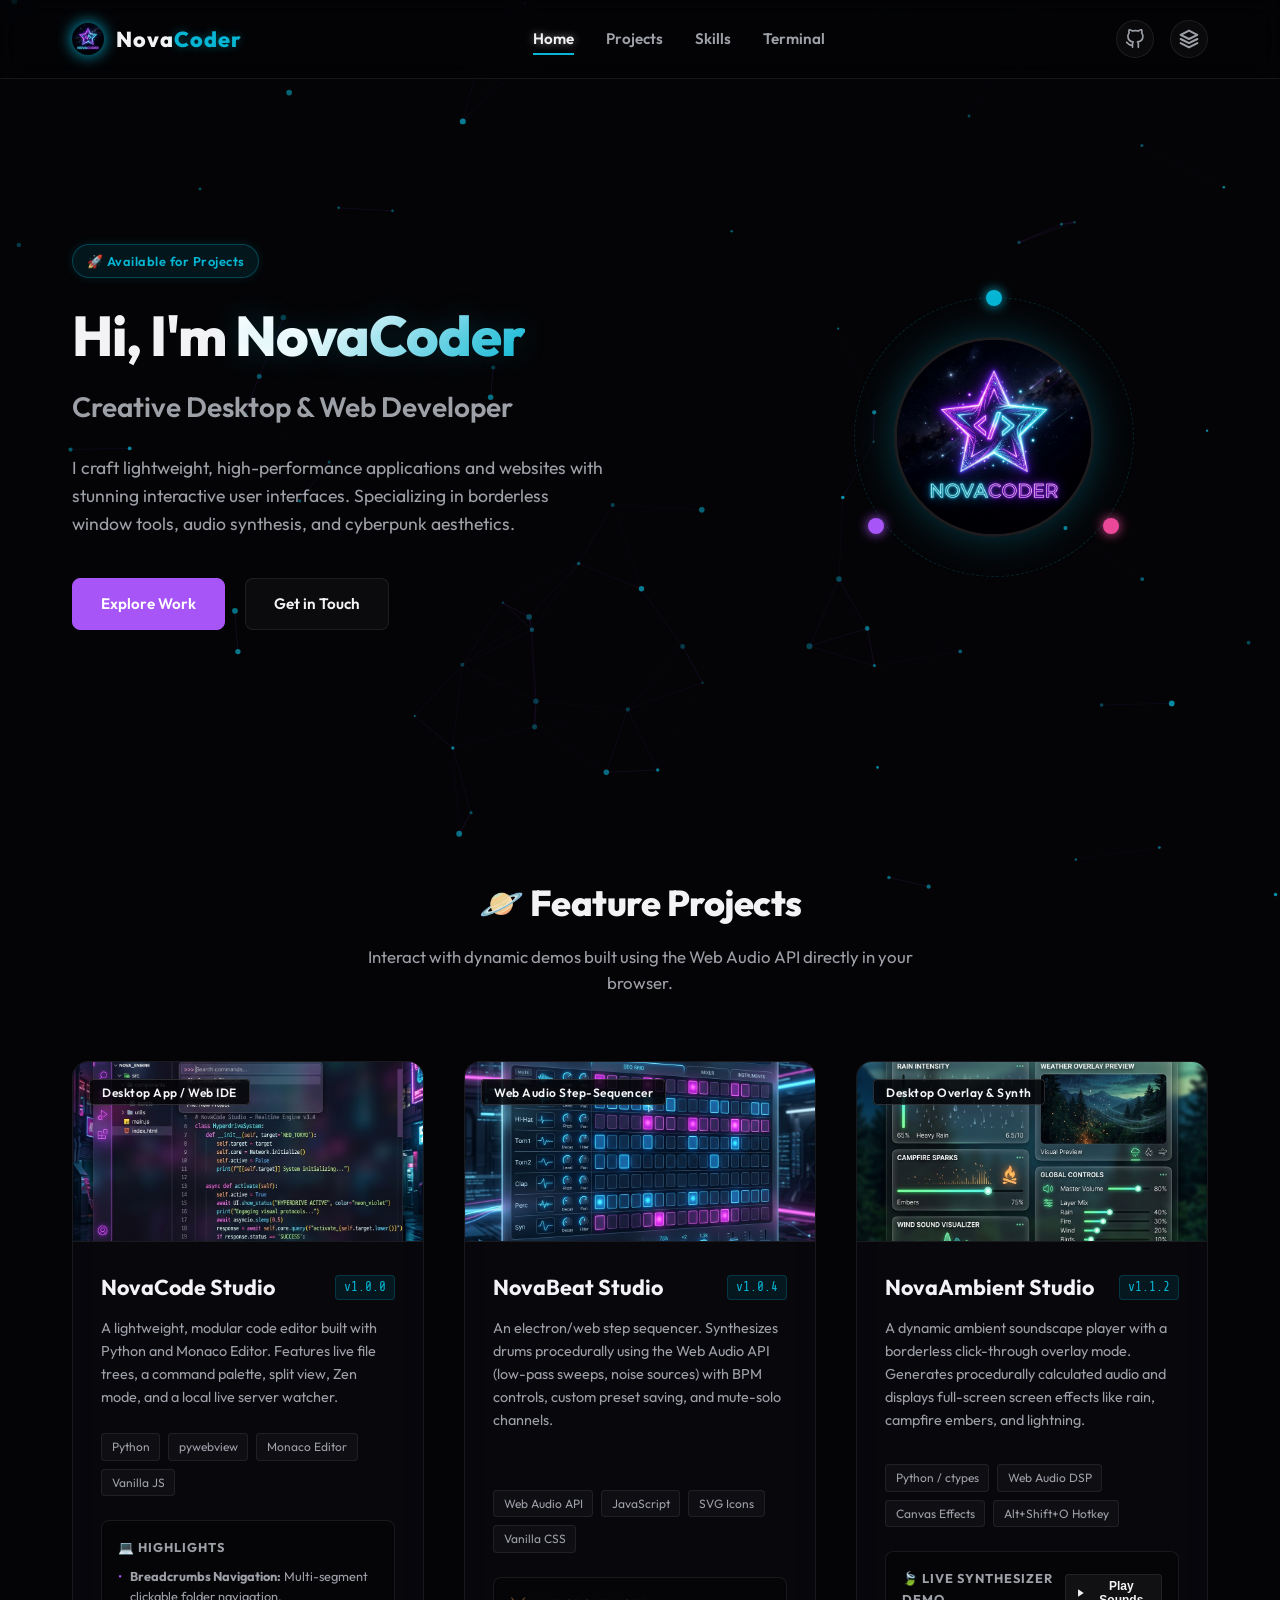
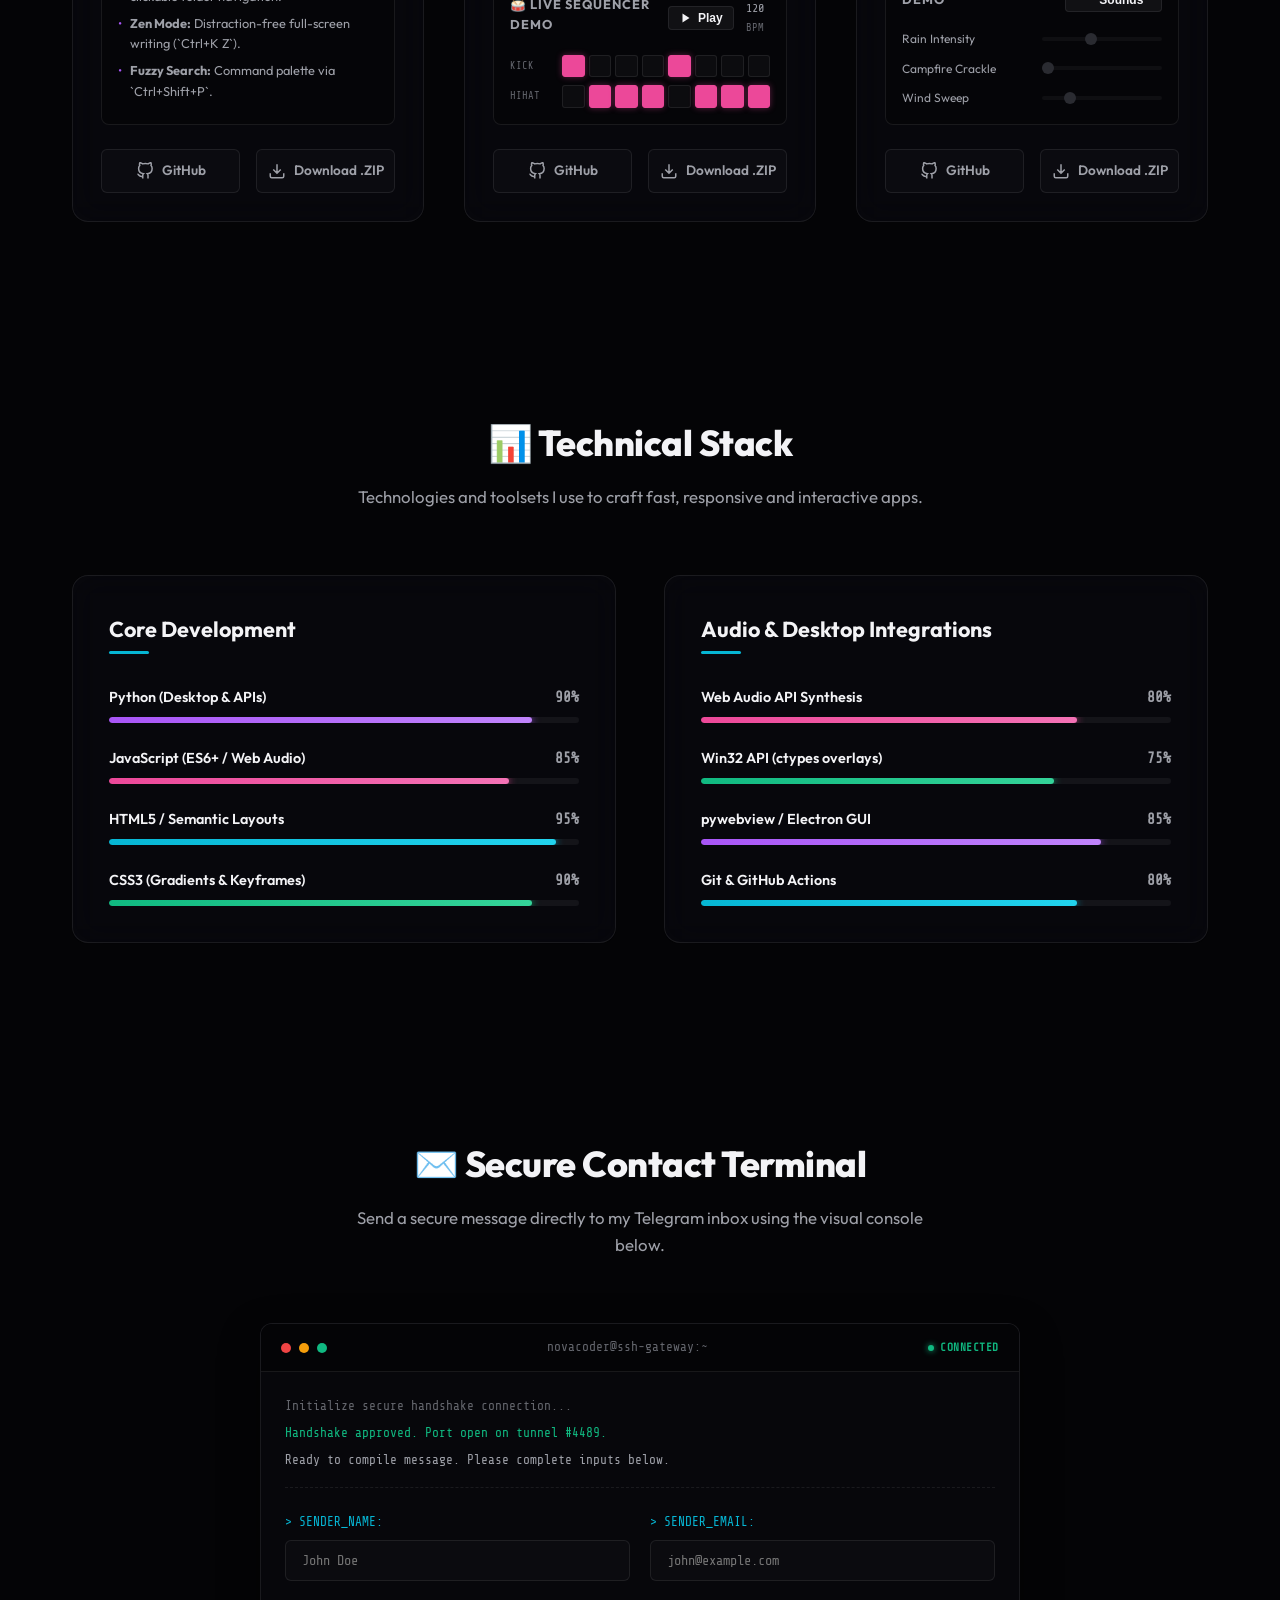
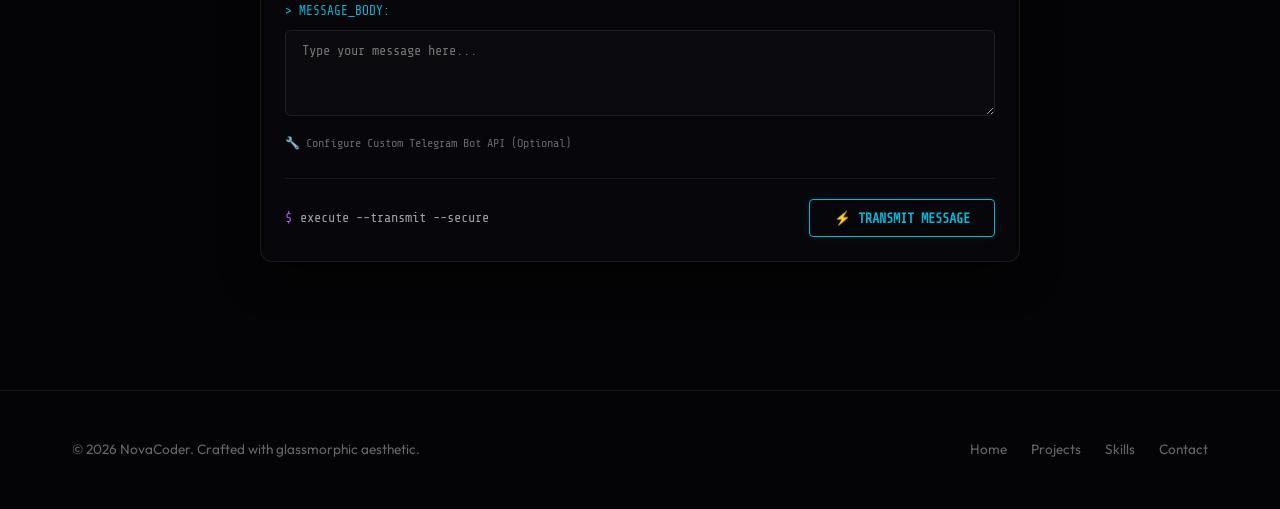
==== index.html @ e433dab9 "feat: initial release of NovaCoder Portfolio showcase with interactive Web Audio demos" ====
<!DOCTYPE html>
<html lang="en">
<head>
    <meta charset="UTF-8">
    <meta name="viewport" content="width=device-width, initial-scale=1.0">
    <title>NovaCoder | Creative Desktop & Web Developer</title>
    <meta name="description" content="Portfolio of NovaCoder, a creative developer specializing in desktop overlays, audio synthesis, and cyberpunk glassmorphic interfaces.">
    <meta name="author" content="NovaCoder">
    
    <!-- Open Graph / Facebook -->
    <meta property="og:type" content="website">
    <meta property="og:url" content="https://novacoder.github.io/">
    <meta property="og:title" content="NovaCoder | Creative Desktop & Web Developer">
    <meta property="og:description" content="Portfolio of NovaCoder, showcasing NovaCode, NovaBeat, and NovaAmbient Studio.">
    
    <!-- Google Fonts -->
    <link rel="preconnect" href="https://fonts.googleapis.com">
    <link rel="preconnect" href="https://fonts.gstatic.com" crossorigin>
    <link href="https://fonts.googleapis.com/css2?family=Outfit:wght@300;400;600;800&family=Share+Tech+Mono&display=swap" rel="stylesheet">
    
    <link rel="stylesheet" href="style.css">
</head>
<body>
    <!-- Background Canvas Particles -->
    <canvas id="particle-canvas"></canvas>

    <!-- Header Navigation -->
    <header class="header">
        <div class="header-container">
            <a href="#" class="logo-container">
                <img src="assets/logo.png" alt="NovaCoder Logo" class="nav-logo">
                <span class="logo-text">Nova<span>Coder</span></span>
            </a>
            
            <nav class="nav">
                <a href="#about" class="nav-link">Home</a>
                <a href="#projects" class="nav-link">Projects</a>
                <a href="#skills" class="nav-link">Skills</a>
                <a href="#contact" class="nav-link">Terminal</a>
            </nav>

            <div class="social-links">
                <a href="https://github.com/NovaCoder" target="_blank" class="social-icon" aria-label="GitHub">
                    <svg viewBox="0 0 24 24" width="20" height="20" stroke="currentColor" stroke-width="2" fill="none" stroke-linecap="round" stroke-linejoin="round"><path d="M9 19c-5 1.5-5-2.5-7-3m14 6v-3.87a3.37 3.37 0 0 0-.94-2.61c3.14-.35 6.44-1.54 6.44-7A5.44 5.44 0 0 0 20 4.77 5.07 5.07 0 0 0 19.91 1S18.73.65 16 2.48a13.38 13.38 0 0 0-7 0C6.27.65 5.09 1 5.09 1A5.07 5.07 0 0 0 5 4.77a5.44 5.44 0 0 0-1.5 3.78c0 5.42 3.3 6.61 6.44 7A3.37 3.37 0 0 0 9 18.13V22"></path></svg>
                </a>
                <a href="https://kwork.ru/user/novacoder" target="_blank" class="social-icon" aria-label="Kwork">
                    <svg viewBox="0 0 24 24" width="20" height="20" stroke="currentColor" stroke-width="2.5" fill="none" stroke-linecap="round" stroke-linejoin="round">
                        <path d="M12 2L2 7l10 5 10-5-10-5zM2 17l10 5 10-5M2 12l10 5 10-5"></path>
                    </svg>
                </a>
            </div>

            <button class="mobile-toggle" aria-label="Toggle navigation menu">
                <span></span>
                <span></span>
                <span></span>
            </button>
        </div>
    </header>

    <main class="main-content">
        <!-- Hero Section -->
        <section id="about" class="section hero-section">
            <div class="hero-content">
                <div class="badge neon-glow-cyan">🚀 Available for Projects</div>
                <h1 class="hero-title">
                    Hi, I'm <span class="glow-text">NovaCoder</span>
                </h1>
                <h2 class="hero-subtitle">Creative Desktop & Web Developer</h2>
                <p class="hero-desc">
                    I craft lightweight, high-performance applications and websites with stunning interactive user interfaces. Specializing in borderless window tools, audio synthesis, and cyberpunk aesthetics.
                </p>
                <div class="hero-actions">
                    <a href="#projects" class="btn btn-primary btn-glow-violet">Explore Work</a>
                    <a href="#contact" class="btn btn-secondary">Get in Touch</a>
                </div>
            </div>
            
            <div class="hero-visual">
                <div class="logo-sphere-container">
                    <div class="sphere-orbit">
                        <div class="orbit-node node-1"></div>
                        <div class="orbit-node node-2"></div>
                        <div class="orbit-node node-3"></div>
                    </div>
                    <img src="assets/logo.png" alt="NovaCoder Orb" class="hero-avatar">
                </div>
            </div>
        </section>

        <!-- Projects Showcase Section -->
        <section id="projects" class="section projects-section">
            <div class="section-header">
                <h2 class="section-title">🪐 Feature Projects</h2>
                <p class="section-subtitle">Interact with dynamic demos built using the Web Audio API directly in your browser.</p>
            </div>

            <div class="projects-grid">
                <!-- Project 1: NovaCode Studio -->
                <article class="project-card card-violet">
                    <div class="project-img-wrapper">
                        <img src="assets/novacode.png" alt="NovaCode Studio Preview" class="project-image">
                        <div class="project-overlay">
                            <span class="project-type">Desktop App / Web IDE</span>
                        </div>
                    </div>
                    <div class="project-info">
                        <div class="project-header-row">
                            <h3 class="project-title">NovaCode Studio</h3>
                            <span class="project-version">v1.0.0</span>
                        </div>
                        <p class="project-description">
                            A lightweight, modular code editor built with Python and Monaco Editor. Features live file trees, a command palette, split view, Zen mode, and a local live server watcher.
                        </p>
                        
                        <div class="project-tags">
                            <span>Python</span>
                            <span>pywebview</span>
                            <span>Monaco Editor</span>
                            <span>Vanilla JS</span>
                        </div>
                        
                        <!-- Mini Preview/Action Panel -->
                        <div class="project-widget text-widget">
                            <div class="widget-title">💻 Highlights</div>
                            <ul class="widget-list">
                                <li><strong>Breadcrumbs Navigation:</strong> Multi-segment clickable folder navigation.</li>
                                <li><strong>Zen Mode:</strong> Distraction-free full-screen writing (`Ctrl+K Z`).</li>
                                <li><strong>Fuzzy Search:</strong> Command palette via `Ctrl+Shift+P`.</li>
                            </ul>
                        </div>

                        <div class="project-links">
                            <a href="https://github.com/NovaCoder/novacode-studio" target="_blank" class="btn-project-link">
                                <svg viewBox="0 0 24 24" width="18" height="18" stroke="currentColor" stroke-width="2" fill="none"><path d="M9 19c-5 1.5-5-2.5-7-3m14 6v-3.87a3.37 3.37 0 0 0-.94-2.61c3.14-.35 6.44-1.54 6.44-7A5.44 5.44 0 0 0 20 4.77 5.07 5.07 0 0 0 19.91 1S18.73.65 16 2.48a13.38 13.38 0 0 0-7 0C6.27.65 5.09 1 5.09 1A5.07 5.07 0 0 0 5 4.77a5.44 5.44 0 0 0-1.5 3.78c0 5.42 3.3 6.61 6.44 7A3.37 3.37 0 0 0 9 18.13V22"></path></svg>
                                GitHub
                            </a>
                            <a href="https://github.com/NovaCoder/novacode-studio/archive/refs/heads/main.zip" class="btn-project-link download-btn">
                                <svg viewBox="0 0 24 24" width="18" height="18" stroke="currentColor" stroke-width="2" fill="none"><path d="M21 15v4a2 2 0 0 1-2 2H5a2 2 0 0 1-2-2v-4M7 10l5 5 5-5M12 15V3"></path></svg>
                                Download .ZIP
                            </a>
                        </div>
                    </div>
                </article>

                <!-- Project 2: NovaBeat Studio -->
                <article class="project-card card-magenta">
                    <div class="project-img-wrapper">
                        <img src="assets/novabeat.png" alt="NovaBeat Studio Preview" class="project-image">
                        <div class="project-overlay">
                            <span class="project-type">Web Audio Step-Sequencer</span>
                        </div>
                    </div>
                    <div class="project-info">
                        <div class="project-header-row">
                            <h3 class="project-title">NovaBeat Studio</h3>
                            <span class="project-version">v1.0.4</span>
                        </div>
                        <p class="project-description">
                            An electron/web step sequencer. Synthesizes drums procedurally using the Web Audio API (low-pass sweeps, noise sources) with BPM controls, custom preset saving, and mute-solo channels.
                        </p>
                        
                        <div class="project-tags">
                            <span>Web Audio API</span>
                            <span>JavaScript</span>
                            <span>SVG Icons</span>
                            <span>Vanilla CSS</span>
                        </div>
                        
                        <!-- Interactive Sequencer Widget -->
                        <div class="project-widget beat-widget">
                            <div class="widget-header">
                                <div class="widget-title">🥁 Live Sequencer Demo</div>
                                <div class="beat-controls">
                                    <button class="beat-btn play-beat-btn" id="play-beat">
                                        <svg viewBox="0 0 24 24" width="12" height="12" fill="currentColor"><polygon points="5 3 19 12 5 21 5 3"></polygon></svg>
                                        Play
                                    </button>
                                    <div class="bpm-control">
                                        <span id="bpm-val">120</span> <span class="unit">BPM</span>
                                    </div>
                                </div>
                            </div>
                            
                            <div class="sequencer-grid">
                                <div class="seq-row" data-inst="kick">
                                    <span class="seq-label">KICK</span>
                                    <div class="steps-row">
                                        <button class="step" data-step="0"></button>
                                        <button class="step" data-step="1"></button>
                                        <button class="step" data-step="2"></button>
                                        <button class="step" data-step="3"></button>
                                        <button class="step" data-step="4"></button>
                                        <button class="step" data-step="5"></button>
                                        <button class="step" data-step="6"></button>
                                        <button class="step" data-step="7"></button>
                                    </div>
                                </div>
                                <div class="seq-row" data-inst="hat">
                                    <span class="seq-label">HIHAT</span>
                                    <div class="steps-row">
                                        <button class="step" data-step="0"></button>
                                        <button class="step" data-step="1"></button>
                                        <button class="step" data-step="2"></button>
                                        <button class="step" data-step="3"></button>
                                        <button class="step" data-step="4"></button>
                                        <button class="step" data-step="5"></button>
                                        <button class="step" data-step="6"></button>
                                        <button class="step" data-step="7"></button>
                                    </div>
                                </div>
                            </div>
                        </div>

                        <div class="project-links">
                            <a href="https://github.com/NovaCoder/novabeat-studio" target="_blank" class="btn-project-link">
                                <svg viewBox="0 0 24 24" width="18" height="18" stroke="currentColor" stroke-width="2" fill="none"><path d="M9 19c-5 1.5-5-2.5-7-3m14 6v-3.87a3.37 3.37 0 0 0-.94-2.61c3.14-.35 6.44-1.54 6.44-7A5.44 5.44 0 0 0 20 4.77 5.07 5.07 0 0 0 19.91 1S18.73.65 16 2.48a13.38 13.38 0 0 0-7 0C6.27.65 5.09 1 5.09 1A5.07 5.07 0 0 0 5 4.77a5.44 5.44 0 0 0-1.5 3.78c0 5.42 3.3 6.61 6.44 7A3.37 3.37 0 0 0 9 18.13V22"></path></svg>
                                GitHub
                            </a>
                            <a href="https://github.com/NovaCoder/novabeat-studio/archive/refs/heads/main.zip" class="btn-project-link download-btn">
                                <svg viewBox="0 0 24 24" width="18" height="18" stroke="currentColor" stroke-width="2" fill="none"><path d="M21 15v4a2 2 0 0 1-2 2H5a2 2 0 0 1-2-2v-4M7 10l5 5 5-5M12 15V3"></path></svg>
                                Download .ZIP
                            </a>
                        </div>
                    </div>
                </article>

                <!-- Project 3: NovaAmbient Studio -->
                <article class="project-card card-teal">
                    <div class="project-img-wrapper">
                        <img src="assets/novambient.png" alt="NovaAmbient Studio Preview" class="project-image">
                        <div class="project-overlay">
                            <span class="project-type">Desktop Overlay & Synth</span>
                        </div>
                    </div>
                    <div class="project-info">
                        <div class="project-header-row">
                            <h3 class="project-title">NovaAmbient Studio</h3>
                            <span class="project-version">v1.1.2</span>
                        </div>
                        <p class="project-description">
                            A dynamic ambient soundscape player with a borderless click-through overlay mode. Generates procedurally calculated audio and displays full-screen screen effects like rain, campfire embers, and lightning.
                        </p>
                        
                        <div class="project-tags">
                            <span>Python / ctypes</span>
                            <span>Web Audio DSP</span>
                            <span>Canvas Effects</span>
                            <span>Alt+Shift+O Hotkey</span>
                        </div>
                        
                        <!-- Interactive Synthesizer Widget -->
                        <div class="project-widget ambient-widget">
                            <div class="widget-header">
                                <div class="widget-title">🍃 Live Synthesizer Demo</div>
                                <button class="beat-btn play-ambient-btn" id="play-ambient">
                                    <svg viewBox="0 0 24 24" width="12" height="12" fill="currentColor"><polygon points="5 3 19 12 5 21 5 3"></polygon></svg>
                                    Play Sounds
                                </button>
                            </div>
                            
                            <div class="ambient-controls">
                                <div class="ambient-row">
                                    <span class="ambient-label">Rain Intensity</span>
                                    <input type="range" class="ambient-slider" id="rain-vol" min="0" max="100" value="40" disabled>
                                </div>
                                <div class="ambient-row">
                                    <span class="ambient-label">Campfire Crackle</span>
                                    <input type="range" class="ambient-slider" id="fire-vol" min="0" max="100" value="0" disabled>
                                </div>
                                <div class="ambient-row">
                                    <span class="ambient-label">Wind Sweep</span>
                                    <input type="range" class="ambient-slider" id="wind-vol" min="0" max="100" value="20" disabled>
                                </div>
                            </div>
                        </div>

                        <div class="project-links">
                            <a href="https://github.com/NovaCoder/novambient-studio" target="_blank" class="btn-project-link">
                                <svg viewBox="0 0 24 24" width="18" height="18" stroke="currentColor" stroke-width="2" fill="none"><path d="M9 19c-5 1.5-5-2.5-7-3m14 6v-3.87a3.37 3.37 0 0 0-.94-2.61c3.14-.35 6.44-1.54 6.44-7A5.44 5.44 0 0 0 20 4.77 5.07 5.07 0 0 0 19.91 1S18.73.65 16 2.48a13.38 13.38 0 0 0-7 0C6.27.65 5.09 1 5.09 1A5.07 5.07 0 0 0 5 4.77a5.44 5.44 0 0 0-1.5 3.78c0 5.42 3.3 6.61 6.44 7A3.37 3.37 0 0 0 9 18.13V22"></path></svg>
                                GitHub
                            </a>
                            <a href="https://github.com/NovaCoder/novambient-studio/archive/refs/heads/main.zip" class="btn-project-link download-btn">
                                <svg viewBox="0 0 24 24" width="18" height="18" stroke="currentColor" stroke-width="2" fill="none"><path d="M21 15v4a2 2 0 0 1-2 2H5a2 2 0 0 1-2-2v-4M7 10l5 5 5-5M12 15V3"></path></svg>
                                Download .ZIP
                            </a>
                        </div>
                    </div>
                </article>
            </div>
        </section>

        <!-- Skills Section -->
        <section id="skills" class="section skills-section">
            <div class="section-header">
                <h2 class="section-title">📊 Technical Stack</h2>
                <p class="section-subtitle">Technologies and toolsets I use to craft fast, responsive and interactive apps.</p>
            </div>

            <div class="skills-grid">
                <div class="skills-category-card">
                    <h3 class="category-title">Core Development</h3>
                    <div class="skills-list">
                        <div class="skill-item">
                            <div class="skill-info">
                                <span class="skill-name">Python (Desktop & APIs)</span>
                                <span class="skill-percent">90%</span>
                            </div>
                            <div class="skill-bar"><div class="skill-fill neon-fill-violet" style="width: 90%"></div></div>
                        </div>
                        <div class="skill-item">
                            <div class="skill-info">
                                <span class="skill-name">JavaScript (ES6+ / Web Audio)</span>
                                <span class="skill-percent">85%</span>
                            </div>
                            <div class="skill-bar"><div class="skill-fill neon-fill-magenta" style="width: 85%"></div></div>
                        </div>
                        <div class="skill-item">
                            <div class="skill-info">
                                <span class="skill-name">HTML5 / Semantic Layouts</span>
                                <span class="skill-percent">95%</span>
                            </div>
                            <div class="skill-bar"><div class="skill-fill neon-fill-cyan" style="width: 95%"></div></div>
                        </div>
                        <div class="skill-item">
                            <div class="skill-info">
                                <span class="skill-name">CSS3 (Gradients & Keyframes)</span>
                                <span class="skill-percent">90%</span>
                            </div>
                            <div class="skill-bar"><div class="skill-fill neon-fill-teal" style="style: width: 90%; width: 90%;"></div></div>
                        </div>
                    </div>
                </div>

                <div class="skills-category-card">
                    <h3 class="category-title">Audio & Desktop Integrations</h3>
                    <div class="skills-list">
                        <div class="skill-item">
                            <div class="skill-info">
                                <span class="skill-name">Web Audio API Synthesis</span>
                                <span class="skill-percent">80%</span>
                            </div>
                            <div class="skill-bar"><div class="skill-fill neon-fill-magenta" style="width: 80%"></div></div>
                        </div>
                        <div class="skill-item">
                            <div class="skill-info">
                                <span class="skill-name">Win32 API (ctypes overlays)</span>
                                <span class="skill-percent">75%</span>
                            </div>
                            <div class="skill-bar"><div class="skill-fill neon-fill-teal" style="width: 75%"></div></div>
                        </div>
                        <div class="skill-item">
                            <div class="skill-info">
                                <span class="skill-name">pywebview / Electron GUI</span>
                                <span class="skill-percent">85%</span>
                            </div>
                            <div class="skill-bar"><div class="skill-fill neon-fill-violet" style="width: 85%"></div></div>
                        </div>
                        <div class="skill-item">
                            <div class="skill-info">
                                <span class="skill-name">Git & GitHub Actions</span>
                                <span class="skill-percent">80%</span>
                            </div>
                            <div class="skill-bar"><div class="skill-fill neon-fill-cyan" style="width: 80%"></div></div>
                        </div>
                    </div>
                </div>
            </div>
        </section>

        <!-- Contact Section / Terminal -->
        <section id="contact" class="section contact-section">
            <div class="section-header">
                <h2 class="section-title">✉️ Secure Contact Terminal</h2>
                <p class="section-subtitle">Send a secure message directly to my Telegram inbox using the visual console below.</p>
            </div>

            <div class="terminal-container">
                <div class="terminal-header">
                    <div class="terminal-dots">
                        <span class="dot dot-red"></span>
                        <span class="dot dot-yellow"></span>
                        <span class="dot dot-green"></span>
                    </div>
                    <div class="terminal-title">novacoder@ssh-gateway:~</div>
                    <div class="terminal-status">CONNECTED</div>
                </div>
                
                <div class="terminal-body">
                    <div class="terminal-log" id="terminal-log">
                        <p class="log-line text-muted">Initialize secure handshake connection...</p>
                        <p class="log-line text-success">Handshake approved. Port open on tunnel #4489.</p>
                        <p class="log-line">Ready to compile message. Please complete inputs below.</p>
                    </div>

                    <form class="terminal-form" id="contact-form" novalidate>
                        <div class="form-row">
                            <div class="form-group">
                                <label for="form-name">> SENDER_NAME:</label>
                                <input type="text" id="form-name" required placeholder="John Doe">
                            </div>
                            <div class="form-group">
                                <label for="form-email">> SENDER_EMAIL:</label>
                                <input type="email" id="form-email" required placeholder="john@example.com">
                            </div>
                        </div>
                        <div class="form-group msg-group">
                            <label for="form-message">> MESSAGE_BODY:</label>
                            <textarea id="form-message" required placeholder="Type your message here..." rows="4"></textarea>
                        </div>

                        <!-- Configuration values for Telegram. 
                             Users can change these tokens directly in the code or use the gateway simulator. -->
                        <div class="config-toggle-row">
                            <button type="button" class="btn-toggle-config" id="toggle-config-btn">
                                🔧 Configure Custom Telegram Bot API (Optional)
                            </button>
                        </div>
                        <div class="tg-config-inputs hidden" id="tg-config-panel">
                            <div class="form-row">
                                <div class="form-group">
                                    <label for="form-bot-token">> TG_BOT_TOKEN:</label>
                                    <input type="password" id="form-bot-token" placeholder="Optional bot token">
                                </div>
                                <div class="form-group">
                                    <label for="form-chat-id">> TG_CHAT_ID:</label>
                                    <input type="text" id="form-chat-id" placeholder="Optional chat ID">
                                </div>
                            </div>
                        </div>

                        <div class="terminal-footer">
                            <div class="command-input-line">
                                <span class="prompt-arrow">$</span>
                                <span class="input-simulation-text">execute --transmit --secure</span>
                            </div>
                            <button type="submit" class="btn-submit" id="btn-submit-form">
                                ⚡ TRANSMIT MESSAGE
                            </button>
                        </div>
                    </form>
                </div>
            </div>
        </section>
    </main>

    <!-- Footer -->
    <footer class="footer">
        <div class="footer-container">
            <p class="copyright">&copy; 2026 NovaCoder. Crafted with glassmorphic aesthetic.</p>
            <div class="footer-links">
                <a href="#about">Home</a>
                <a href="#projects">Projects</a>
                <a href="#skills">Skills</a>
                <a href="#contact">Contact</a>
            </div>
        </div>
    </footer>

    <!-- Audio Synthesis warning and Status toaster -->
    <div class="toast-container" id="toast-container"></div>

    <script src="app.js"></script>
</body>
</html>
---- style.css ----
/* Style reset and CSS Variables */
:root {
    --bg-dark: #040406;
    --bg-card: rgba(13, 13, 20, 0.45);
    --border-color: rgba(255, 255, 255, 0.08);
    --text-primary: #f3f3f6;
    --text-secondary: #9ea0a8;
    --text-muted: #64666d;
    
    /* Neon glow colors */
    --neon-violet: #a855f7;
    --neon-violet-glow: rgba(168, 85, 247, 0.4);
    --neon-magenta: #ec4899;
    --neon-magenta-glow: rgba(236, 72, 153, 0.4);
    --neon-cyan: #06b6d4;
    --neon-cyan-glow: rgba(6, 182, 212, 0.4);
    --neon-teal: #10b981;
    --neon-teal-glow: rgba(16, 185, 129, 0.4);

    --font-sans: 'Outfit', sans-serif;
    --font-mono: 'Share Tech Mono', monospace;
    --transition-speed: 0.3s;
}

* {
    margin: 0;
    padding: 0;
    box-sizing: border-box;
    scroll-behavior: smooth;
}

body {
    background-color: var(--bg-dark);
    color: var(--text-primary);
    font-family: var(--font-sans);
    line-height: 1.6;
    overflow-x: hidden;
    position: relative;
    min-height: 100vh;
}

/* Background particle canvas styling */
#particle-canvas {
    position: fixed;
    top: 0;
    left: 0;
    width: 100%;
    height: 100%;
    z-index: -1;
    pointer-events: auto;
}

/* Custom Scrollbar */
::-webkit-scrollbar {
    width: 8px;
}
::-webkit-scrollbar-track {
    background: var(--bg-dark);
}
::-webkit-scrollbar-thumb {
    background: rgba(255, 255, 255, 0.1);
    border-radius: 4px;
}
::-webkit-scrollbar-thumb:hover {
    background: var(--neon-cyan);
    box-shadow: 0 0 10px var(--neon-cyan);
}

/* Header & Navigation */
.header {
    position: fixed;
    top: 0;
    left: 0;
    width: 100%;
    z-index: 100;
    backdrop-filter: blur(12px);
    -webkit-backdrop-filter: blur(12px);
    border-bottom: 1px solid var(--border-color);
    background-color: rgba(4, 4, 6, 0.7);
    transition: all var(--transition-speed) ease;
}

.header-container {
    max-width: 1200px;
    margin: 0 auto;
    padding: 1.25rem 2rem;
    display: flex;
    justify-content: space-between;
    align-items: center;
}

.logo-container {
    display: flex;
    align-items: center;
    gap: 0.75rem;
    text-decoration: none;
    color: var(--text-primary);
}

.nav-logo {
    width: 32px;
    height: 32px;
    object-fit: contain;
    filter: drop-shadow(0 0 8px var(--neon-cyan));
    border-radius: 50%;
}

.logo-text {
    font-size: 1.35rem;
    font-weight: 800;
    letter-spacing: 1px;
}

.logo-text span {
    color: var(--neon-cyan);
    text-shadow: 0 0 10px var(--neon-cyan-glow);
}

.nav {
    display: flex;
    gap: 2rem;
}

.nav-link {
    text-decoration: none;
    color: var(--text-secondary);
    font-weight: 600;
    font-size: 0.95rem;
    transition: color var(--transition-speed) ease, text-shadow var(--transition-speed) ease;
    position: relative;
    padding: 0.25rem 0;
}

.nav-link::after {
    content: '';
    position: absolute;
    bottom: 0;
    left: 0;
    width: 0;
    height: 2px;
    background-color: var(--neon-cyan);
    transition: width var(--transition-speed) ease;
}

.nav-link:hover::after,
.nav-link.active::after {
    width: 100%;
}

.nav-link:hover,
.nav-link.active {
    color: var(--text-primary);
    text-shadow: 0 0 8px rgba(255, 255, 255, 0.5);
}

.social-links {
    display: flex;
    gap: 1rem;
    align-items: center;
}

.social-icon {
    color: var(--text-secondary);
    display: flex;
    align-items: center;
    justify-content: center;
    width: 38px;
    height: 38px;
    border-radius: 50%;
    background-color: rgba(255, 255, 255, 0.03);
    border: 1px solid var(--border-color);
    transition: all var(--transition-speed) ease;
}

.social-icon:hover {
    color: var(--text-primary);
    background-color: rgba(255, 255, 255, 0.08);
    border-color: var(--neon-cyan);
    transform: translateY(-2px);
    box-shadow: 0 0 12px var(--neon-cyan-glow);
}

/* Mobile Toggle Hamburger */
.mobile-toggle {
    display: none;
    flex-direction: column;
    gap: 6px;
    background: none;
    border: none;
    cursor: pointer;
    padding: 4px;
}

.mobile-toggle span {
    display: block;
    width: 24px;
    height: 2px;
    background-color: var(--text-primary);
    transition: all var(--transition-speed) ease;
}

/* Hero Section */
.section {
    max-width: 1200px;
    margin: 0 auto;
    padding: 8rem 2rem 4rem;
}

.hero-section {
    display: grid;
    grid-template-columns: 1.2fr 0.8fr;
    gap: 4rem;
    align-items: center;
    min-height: 90vh;
}

.hero-content {
    display: flex;
    flex-direction: column;
    align-items: flex-start;
}

.badge {
    display: inline-block;
    padding: 0.35rem 0.85rem;
    border-radius: 50px;
    font-size: 0.8rem;
    font-weight: 600;
    margin-bottom: 1.5rem;
    letter-spacing: 0.5px;
    background: rgba(6, 182, 212, 0.1);
    border: 1px solid rgba(6, 182, 212, 0.3);
    color: var(--neon-cyan);
    box-shadow: 0 0 10px rgba(6, 182, 212, 0.15);
}

.hero-title {
    font-size: 3.5rem;
    font-weight: 800;
    line-height: 1.2;
    margin-bottom: 1rem;
    letter-spacing: -1px;
}

.glow-text {
    background: linear-gradient(135deg, #fff 30%, var(--neon-cyan) 100%);
    -webkit-background-clip: text;
    -webkit-text-fill-color: transparent;
    text-shadow: 0 0 30px rgba(6, 182, 212, 0.2);
}

.hero-subtitle {
    font-size: 1.75rem;
    font-weight: 600;
    color: var(--text-secondary);
    margin-bottom: 1.5rem;
}

.hero-desc {
    font-size: 1.1rem;
    color: var(--text-secondary);
    margin-bottom: 2.5rem;
    max-width: 540px;
}

.hero-actions {
    display: flex;
    gap: 1.25rem;
}

.btn {
    display: inline-flex;
    align-items: center;
    justify-content: center;
    padding: 0.8rem 1.75rem;
    border-radius: 8px;
    font-weight: 600;
    font-size: 0.95rem;
    text-decoration: none;
    transition: all var(--transition-speed) cubic-bezier(0.165, 0.84, 0.44, 1);
    cursor: pointer;
}

.btn-primary {
    background-color: var(--neon-violet);
    color: #fff;
    border: 1px solid var(--neon-violet);
}

.btn-primary:hover {
    transform: translateY(-2px);
    box-shadow: 0 8px 24px var(--neon-violet-glow);
}

.btn-secondary {
    background-color: rgba(255, 255, 255, 0.03);
    color: var(--text-primary);
    border: 1px solid var(--border-color);
}

.btn-secondary:hover {
    background-color: rgba(255, 255, 255, 0.08);
    border-color: rgba(255, 255, 255, 0.3);
    transform: translateY(-2px);
}

/* Floating Avatar Sphere */
.hero-visual {
    display: flex;
    justify-content: center;
    align-items: center;
}

.logo-sphere-container {
    position: relative;
    width: 280px;
    height: 280px;
    display: flex;
    justify-content: center;
    align-items: center;
}

.hero-avatar {
    width: 200px;
    height: 200px;
    border-radius: 50%;
    object-fit: cover;
    z-index: 5;
    border: 3px solid rgba(255, 255, 255, 0.1);
    box-shadow: 0 0 40px rgba(6, 182, 212, 0.3);
    animation: float 6s ease-in-out infinite;
}

.sphere-orbit {
    position: absolute;
    width: 100%;
    height: 100%;
    border: 1.5px dashed rgba(6, 182, 212, 0.2);
    border-radius: 50%;
    animation: rotate 25s linear infinite;
    z-index: 2;
}

.orbit-node {
    position: absolute;
    width: 16px;
    height: 16px;
    border-radius: 50%;
    background-color: var(--neon-cyan);
    box-shadow: 0 0 12px var(--neon-cyan);
}

.node-1 { top: 0; left: 50%; transform: translate(-50%, -50%); background-color: var(--neon-cyan); box-shadow: 0 0 12px var(--neon-cyan);}
.node-2 { bottom: 15%; right: 5%; background-color: var(--neon-magenta); box-shadow: 0 0 12px var(--neon-magenta);}
.node-3 { bottom: 15%; left: 5%; background-color: var(--neon-violet); box-shadow: 0 0 12px var(--neon-violet);}

/* Section Headers */
.section-header {
    text-align: center;
    margin-bottom: 4rem;
}

.section-title {
    font-size: 2.25rem;
    font-weight: 800;
    margin-bottom: 0.75rem;
    letter-spacing: -0.5px;
}

.section-subtitle {
    font-size: 1.05rem;
    color: var(--text-secondary);
    max-width: 600px;
    margin: 0 auto;
}

/* Projects Showcase Grid */
.projects-section {
    padding-top: 4rem;
}

.projects-grid {
    display: grid;
    grid-template-columns: repeat(auto-fit, minmax(340px, 1fr));
    gap: 2.5rem;
}

.project-card {
    background: var(--bg-card);
    border: 1px solid var(--border-color);
    border-radius: 16px;
    overflow: hidden;
    backdrop-filter: blur(16px);
    -webkit-backdrop-filter: blur(16px);
    display: flex;
    flex-direction: column;
    transition: all 0.4s cubic-bezier(0.165, 0.84, 0.44, 1);
}

.project-card:hover {
    transform: translateY(-8px);
}

/* Neon color themes for project cards */
.card-violet:hover {
    border-color: var(--neon-violet);
    box-shadow: 0 12px 30px rgba(168, 85, 247, 0.15);
}

.card-magenta:hover {
    border-color: var(--neon-magenta);
    box-shadow: 0 12px 30px rgba(236, 72, 153, 0.15);
}

.card-teal:hover {
    border-color: var(--neon-teal);
    box-shadow: 0 12px 30px rgba(16, 185, 129, 0.15);
}

.project-img-wrapper {
    position: relative;
    height: 180px;
    overflow: hidden;
    border-bottom: 1px solid var(--border-color);
}

.project-image {
    width: 100%;
    height: 100%;
    object-fit: cover;
    transition: transform 0.5s ease;
}

.project-card:hover .project-image {
    transform: scale(1.05);
}

.project-overlay {
    position: absolute;
    top: 1rem;
    left: 1rem;
}

.project-type {
    background-color: rgba(4, 4, 6, 0.85);
    padding: 0.3rem 0.75rem;
    border-radius: 4px;
    font-size: 0.75rem;
    font-weight: 600;
    letter-spacing: 0.5px;
    border: 1px solid rgba(255, 255, 255, 0.15);
}

.project-info {
    padding: 1.75rem;
    display: flex;
    flex-direction: column;
    flex-grow: 1;
}

.project-header-row {
    display: flex;
    justify-content: space-between;
    align-items: center;
    margin-bottom: 0.75rem;
}

.project-title {
    font-size: 1.35rem;
    font-weight: 700;
}

.project-version {
    font-family: var(--font-mono);
    font-size: 0.8rem;
    color: var(--neon-cyan);
    padding: 0.1rem 0.5rem;
    border-radius: 4px;
    background: rgba(6, 182, 212, 0.1);
    border: 1px solid rgba(6, 182, 212, 0.2);
}

.project-description {
    font-size: 0.9rem;
    color: var(--text-secondary);
    margin-bottom: 1.5rem;
    flex-grow: 1;
}

.project-tags {
    display: flex;
    flex-wrap: wrap;
    gap: 0.5rem;
    margin-bottom: 1.5rem;
}

.project-tags span {
    font-size: 0.75rem;
    padding: 0.2rem 0.6rem;
    background-color: rgba(255, 255, 255, 0.03);
    border: 1px solid var(--border-color);
    border-radius: 4px;
    color: var(--text-secondary);
}

/* Interactivity Widgets inside cards */
.project-widget {
    background-color: rgba(4, 4, 6, 0.5);
    border: 1px solid var(--border-color);
    border-radius: 8px;
    padding: 1rem;
    margin-bottom: 1.5rem;
}

.widget-title {
    font-size: 0.8rem;
    font-weight: 700;
    text-transform: uppercase;
    letter-spacing: 1px;
    color: var(--text-secondary);
    margin-bottom: 0.5rem;
    display: flex;
    align-items: center;
    gap: 0.5rem;
}

.widget-list {
    list-style: none;
    font-size: 0.8rem;
    color: var(--text-secondary);
}

.widget-list li {
    margin-bottom: 0.4rem;
    position: relative;
    padding-left: 0.75rem;
}

.widget-list li::before {
    content: '•';
    position: absolute;
    left: 0;
    color: var(--neon-violet);
}

/* Beat widget details */
.widget-header {
    display: flex;
    justify-content: space-between;
    align-items: center;
    margin-bottom: 0.75rem;
}

.beat-controls {
    display: flex;
    align-items: center;
    gap: 0.75rem;
}

.beat-btn {
    background-color: rgba(255, 255, 255, 0.05);
    border: 1px solid var(--border-color);
    color: var(--text-primary);
    border-radius: 4px;
    padding: 0.25rem 0.65rem;
    font-size: 0.75rem;
    font-weight: 600;
    cursor: pointer;
    display: inline-flex;
    align-items: center;
    gap: 0.4rem;
    transition: all var(--transition-speed) ease;
}

.beat-btn:hover {
    background-color: rgba(255, 255, 255, 0.12);
    border-color: var(--text-primary);
}

.beat-btn.active {
    background-color: var(--neon-magenta);
    border-color: var(--neon-magenta);
    box-shadow: 0 0 10px var(--neon-magenta-glow);
}

.bpm-control {
    font-size: 0.75rem;
    color: var(--text-secondary);
    font-family: var(--font-mono);
}

.bpm-control .unit {
    font-size: 0.65rem;
    color: var(--text-muted);
}

.sequencer-grid {
    display: flex;
    flex-direction: column;
    gap: 0.5rem;
}

.seq-row {
    display: flex;
    align-items: center;
    gap: 0.75rem;
}

.seq-label {
    font-family: var(--font-mono);
    font-size: 0.65rem;
    width: 40px;
    color: var(--text-muted);
}

.steps-row {
    display: grid;
    grid-template-columns: repeat(8, 1fr);
    gap: 0.25rem;
    flex-grow: 1;
}

.step {
    aspect-ratio: 1;
    background-color: rgba(255, 255, 255, 0.03);
    border: 1px solid var(--border-color);
    border-radius: 3px;
    cursor: pointer;
    transition: all 0.15s ease;
}

.step:hover {
    background-color: rgba(255, 255, 255, 0.08);
}

/* Sequencer trigger highlights */
.step.active {
    background-color: var(--neon-magenta);
    border-color: var(--neon-magenta);
    box-shadow: 0 0 6px var(--neon-magenta-glow);
}

.step.playing {
    transform: scale(1.1);
    border-color: #fff !important;
}

/* Ambient widget details */
.play-ambient-btn.active {
    background-color: var(--neon-teal);
    border-color: var(--neon-teal);
    box-shadow: 0 0 10px var(--neon-teal-glow);
}

.ambient-controls {
    display: flex;
    flex-direction: column;
    gap: 0.65rem;
}

.ambient-row {
    display: flex;
    justify-content: space-between;
    align-items: center;
    gap: 1rem;
}

.ambient-label {
    font-size: 0.75rem;
    color: var(--text-secondary);
}

.ambient-slider {
    -webkit-appearance: none;
    width: 120px;
    height: 4px;
    border-radius: 2px;
    background: rgba(255, 255, 255, 0.1);
    outline: none;
    transition: background 0.3s;
}

.ambient-slider::-webkit-slider-thumb {
    -webkit-appearance: none;
    appearance: none;
    width: 12px;
    height: 12px;
    border-radius: 50%;
    background: var(--neon-teal);
    box-shadow: 0 0 6px var(--neon-teal);
    cursor: pointer;
    transition: transform 0.1s;
}

.ambient-slider::-webkit-slider-thumb:hover {
    transform: scale(1.2);
}

.ambient-slider:disabled {
    opacity: 0.4;
    cursor: not-allowed;
}

.ambient-slider:disabled::-webkit-slider-thumb {
    background: var(--text-muted);
    box-shadow: none;
}

/* Project Action Links */
.project-links {
    display: grid;
    grid-template-columns: 1fr 1fr;
    gap: 1rem;
}

.btn-project-link {
    display: flex;
    align-items: center;
    justify-content: center;
    gap: 0.5rem;
    padding: 0.65rem;
    border-radius: 6px;
    font-size: 0.85rem;
    font-weight: 600;
    text-decoration: none;
    border: 1px solid var(--border-color);
    background-color: rgba(255, 255, 255, 0.02);
    color: var(--text-secondary);
    transition: all var(--transition-speed) ease;
}

.btn-project-link:hover {
    color: var(--text-primary);
    background-color: rgba(255, 255, 255, 0.06);
    border-color: rgba(255, 255, 255, 0.2);
}

.download-btn:hover {
    border-color: var(--neon-cyan);
    box-shadow: 0 0 12px var(--neon-cyan-glow);
}

/* Skills Section Styling */
.skills-grid {
    display: grid;
    grid-template-columns: 1fr 1fr;
    gap: 3rem;
}

.skills-category-card {
    background: var(--bg-card);
    border: 1px solid var(--border-color);
    border-radius: 16px;
    padding: 2.25rem;
    backdrop-filter: blur(16px);
    -webkit-backdrop-filter: blur(16px);
}

.category-title {
    font-size: 1.35rem;
    font-weight: 700;
    margin-bottom: 2rem;
    position: relative;
    padding-bottom: 0.5rem;
}

.category-title::after {
    content: '';
    position: absolute;
    bottom: 0;
    left: 0;
    width: 40px;
    height: 3px;
    background-color: var(--neon-cyan);
    border-radius: 2px;
}

.skills-list {
    display: flex;
    flex-direction: column;
    gap: 1.5rem;
}

.skill-item {
    display: flex;
    flex-direction: column;
    gap: 0.5rem;
}

.skill-info {
    display: flex;
    justify-content: space-between;
    font-size: 0.9rem;
    font-weight: 600;
}

.skill-name {
    color: var(--text-primary);
}

.skill-percent {
    color: var(--text-secondary);
    font-family: var(--font-mono);
}

.skill-bar {
    width: 100%;
    height: 6px;
    background-color: rgba(255, 255, 255, 0.05);
    border-radius: 10px;
    overflow: hidden;
}

.skill-fill {
    height: 100%;
    border-radius: 10px;
    transition: width 1.5s cubic-bezier(0.1, 0.8, 0.2, 1);
}

/* Skill Neon Colors */
.neon-fill-violet {
    background: linear-gradient(90deg, var(--neon-violet), #c084fc);
    box-shadow: 0 0 8px var(--neon-violet);
}

.neon-fill-magenta {
    background: linear-gradient(90deg, var(--neon-magenta), #f472b6);
    box-shadow: 0 0 8px var(--neon-magenta);
}

.neon-fill-cyan {
    background: linear-gradient(90deg, var(--neon-cyan), #22d3ee);
    box-shadow: 0 0 8px var(--neon-cyan);
}

.neon-fill-teal {
    background: linear-gradient(90deg, var(--neon-teal), #34d399);
    box-shadow: 0 0 8px var(--neon-teal);
}

/* Contact / SSH Console Section */
.terminal-container {
    background: rgba(9, 9, 14, 0.85);
    border: 1px solid var(--border-color);
    border-radius: 12px;
    overflow: hidden;
    backdrop-filter: blur(16px);
    -webkit-backdrop-filter: blur(16px);
    max-width: 760px;
    margin: 0 auto;
    box-shadow: 0 15px 40px rgba(0, 0, 0, 0.4);
}

.terminal-container:focus-within {
    border-color: var(--neon-cyan);
    box-shadow: 0 0 25px rgba(6, 182, 212, 0.15);
}

.terminal-header {
    background-color: rgba(4, 4, 6, 0.9);
    padding: 0.85rem 1.25rem;
    display: flex;
    justify-content: space-between;
    align-items: center;
    border-bottom: 1px solid var(--border-color);
}

.terminal-dots {
    display: flex;
    gap: 0.5rem;
}

.dot {
    width: 10px;
    height: 10px;
    border-radius: 50%;
}

.dot-red { background-color: #ef4444; }
.dot-yellow { background-color: #f59e0b; }
.dot-green { background-color: #10b981; }

.terminal-title {
    font-family: var(--font-mono);
    font-size: 0.8rem;
    color: var(--text-muted);
}

.terminal-status {
    font-family: var(--font-mono);
    font-size: 0.7rem;
    color: var(--neon-teal);
    font-weight: bold;
    letter-spacing: 0.5px;
    display: flex;
    align-items: center;
    gap: 0.4rem;
}

.terminal-status::before {
    content: '';
    display: inline-block;
    width: 6px;
    height: 6px;
    background-color: var(--neon-teal);
    border-radius: 50%;
    box-shadow: 0 0 6px var(--neon-teal);
    animation: pulse 1.5s infinite;
}

.terminal-body {
    padding: 1.5rem;
    font-family: var(--font-mono);
}

.terminal-log {
    max-height: 120px;
    overflow-y: auto;
    font-size: 0.8rem;
    margin-bottom: 1.5rem;
    display: flex;
    flex-direction: column;
    gap: 0.4rem;
    border-bottom: 1px dashed var(--border-color);
    padding-bottom: 1rem;
}

.log-line {
    color: var(--text-secondary);
}

.log-line.text-muted { color: var(--text-muted); }
.log-line.text-success { color: var(--neon-teal); }
.log-line.text-error { color: #f87171; }

.terminal-form {
    display: flex;
    flex-direction: column;
    gap: 1.25rem;
}

.form-row {
    display: grid;
    grid-template-columns: 1fr 1fr;
    gap: 1.25rem;
}

.form-group {
    display: flex;
    flex-direction: column;
    gap: 0.5rem;
}

.form-group label {
    font-size: 0.8rem;
    color: var(--neon-cyan);
}

.form-group input,
.form-group textarea {
    background-color: rgba(255, 255, 255, 0.02);
    border: 1px solid var(--border-color);
    border-radius: 6px;
    padding: 0.75rem 1rem;
    color: var(--text-primary);
    font-family: var(--font-mono);
    font-size: 0.85rem;
    transition: all var(--transition-speed) ease;
}

.form-group input:focus,
.form-group textarea:focus {
    outline: none;
    background-color: rgba(255, 255, 255, 0.05);
    border-color: var(--neon-cyan);
    box-shadow: 0 0 10px rgba(6, 182, 212, 0.2);
}

.config-toggle-row {
    display: flex;
    justify-content: flex-start;
}

.btn-toggle-config {
    background: none;
    border: none;
    color: var(--text-muted);
    font-family: var(--font-mono);
    font-size: 0.75rem;
    cursor: pointer;
    transition: color 0.2s ease;
}

.btn-toggle-config:hover {
    color: var(--text-secondary);
}

.tg-config-inputs {
    background-color: rgba(255, 255, 255, 0.01);
    border: 1px dashed var(--border-color);
    border-radius: 6px;
    padding: 1rem;
    margin-bottom: 0.5rem;
}

.tg-config-inputs.hidden {
    display: none;
}

.terminal-footer {
    display: flex;
    justify-content: space-between;
    align-items: center;
    border-top: 1px solid var(--border-color);
    padding-top: 1.25rem;
    margin-top: 0.5rem;
}

.command-input-line {
    display: flex;
    align-items: center;
    gap: 0.5rem;
    font-size: 0.85rem;
}

.prompt-arrow {
    color: var(--neon-violet);
}

.input-simulation-text {
    color: var(--text-secondary);
}

.btn-submit {
    background-color: transparent;
    border: 1px solid var(--neon-cyan);
    color: var(--neon-cyan);
    font-family: var(--font-mono);
    font-size: 0.85rem;
    font-weight: bold;
    padding: 0.65rem 1.5rem;
    border-radius: 4px;
    cursor: pointer;
    transition: all var(--transition-speed) ease;
    box-shadow: 0 0 10px rgba(6, 182, 212, 0.1);
}

.btn-submit:hover {
    background-color: var(--neon-cyan);
    color: var(--bg-dark);
    box-shadow: 0 0 15px var(--neon-cyan-glow);
}

/* Toast Notifications Container */
.toast-container {
    position: fixed;
    bottom: 2rem;
    right: 2rem;
    display: flex;
    flex-direction: column;
    gap: 0.75rem;
    z-index: 1000;
}

.toast {
    background: rgba(13, 13, 20, 0.85);
    border: 1px solid var(--border-color);
    border-radius: 8px;
    padding: 1rem 1.5rem;
    min-width: 280px;
    max-width: 400px;
    backdrop-filter: blur(10px);
    -webkit-backdrop-filter: blur(10px);
    box-shadow: 0 10px 25px rgba(0, 0, 0, 0.3);
    display: flex;
    align-items: center;
    justify-content: space-between;
    gap: 1rem;
    transform: translateY(20px);
    opacity: 0;
    animation: toast-in 0.3s forwards cubic-bezier(0.175, 0.885, 0.32, 1.275);
}

.toast-content {
    font-size: 0.85rem;
}

.toast-close {
    background: none;
    border: none;
    color: var(--text-muted);
    cursor: pointer;
    font-size: 1rem;
}

.toast-close:hover {
    color: var(--text-primary);
}

/* Toast Types */
.toast-success { border-color: var(--neon-teal); }
.toast-success .toast-content { color: var(--neon-teal); }
.toast-error { border-color: #ef4444; }
.toast-error .toast-content { color: #ef4444; }
.toast-info { border-color: var(--neon-cyan); }
.toast-info .toast-content { color: var(--neon-cyan); }

/* Footer Styling */
.footer {
    border-top: 1px solid var(--border-color);
    padding: 3rem 0;
    margin-top: 4rem;
}

.footer-container {
    max-width: 1200px;
    margin: 0 auto;
    padding: 0 2rem;
    display: flex;
    justify-content: space-between;
    align-items: center;
}

.copyright {
    font-size: 0.85rem;
    color: var(--text-muted);
}

.footer-links {
    display: flex;
    gap: 1.5rem;
}

.footer-links a {
    text-decoration: none;
    color: var(--text-muted);
    font-size: 0.85rem;
    transition: color var(--transition-speed) ease;
}

.footer-links a:hover {
    color: var(--text-secondary);
}

/* Animations */
@keyframes float {
    0% { transform: translateY(0px); }
    50% { transform: translateY(-10px); }
    100% { transform: translateY(0px); }
}

@keyframes rotate {
    0% { transform: rotate(0deg); }
    100% { transform: rotate(360deg); }
}

@keyframes pulse {
    0% { opacity: 0.4; }
    50% { opacity: 1; }
    100% { opacity: 0.4; }
}

@keyframes toast-in {
    to {
        transform: translateY(0);
        opacity: 1;
    }
}

/* Responsive Breakpoints */
@media (max-width: 968px) {
    .hero-section {
        grid-template-columns: 1fr;
        text-align: center;
        gap: 3rem;
        padding-top: 7rem;
    }

    .hero-content {
        align-items: center;
    }

    .hero-desc {
        margin-left: auto;
        margin-right: auto;
    }

    .skills-grid {
        grid-template-columns: 1fr;
        gap: 2rem;
    }
}

@media (max-width: 768px) {
    .header-container {
        padding: 1rem 1.5rem;
    }

    .nav {
        display: none; /* Mobile menu collapsed by default */
        position: absolute;
        top: 100%;
        left: 0;
        width: 100%;
        background-color: rgba(9, 9, 14, 0.95);
        border-bottom: 1px solid var(--border-color);
        flex-direction: column;
        padding: 1.5rem;
        gap: 1.5rem;
        text-align: center;
        backdrop-filter: blur(15px);
    }

    .nav.open {
        display: flex;
    }

    .mobile-toggle {
        display: flex;
    }

    /* Hamburger animation when menu is open */
    .mobile-toggle.open span:nth-child(1) {
        transform: translateY(8px) rotate(45deg);
    }
    .mobile-toggle.open span:nth-child(2) {
        opacity: 0;
    }
    .mobile-toggle.open span:nth-child(3) {
        transform: translateY(-8px) rotate(-45deg);
    }

    .social-links {
        display: none; /* Hide top socials on small mobile to save space */
    }

    .projects-grid {
        grid-template-columns: 1fr;
    }

    .form-row {
        grid-template-columns: 1fr;
    }

    .footer-container {
        flex-direction: column;
        gap: 1.5rem;
        text-align: center;
    }
}
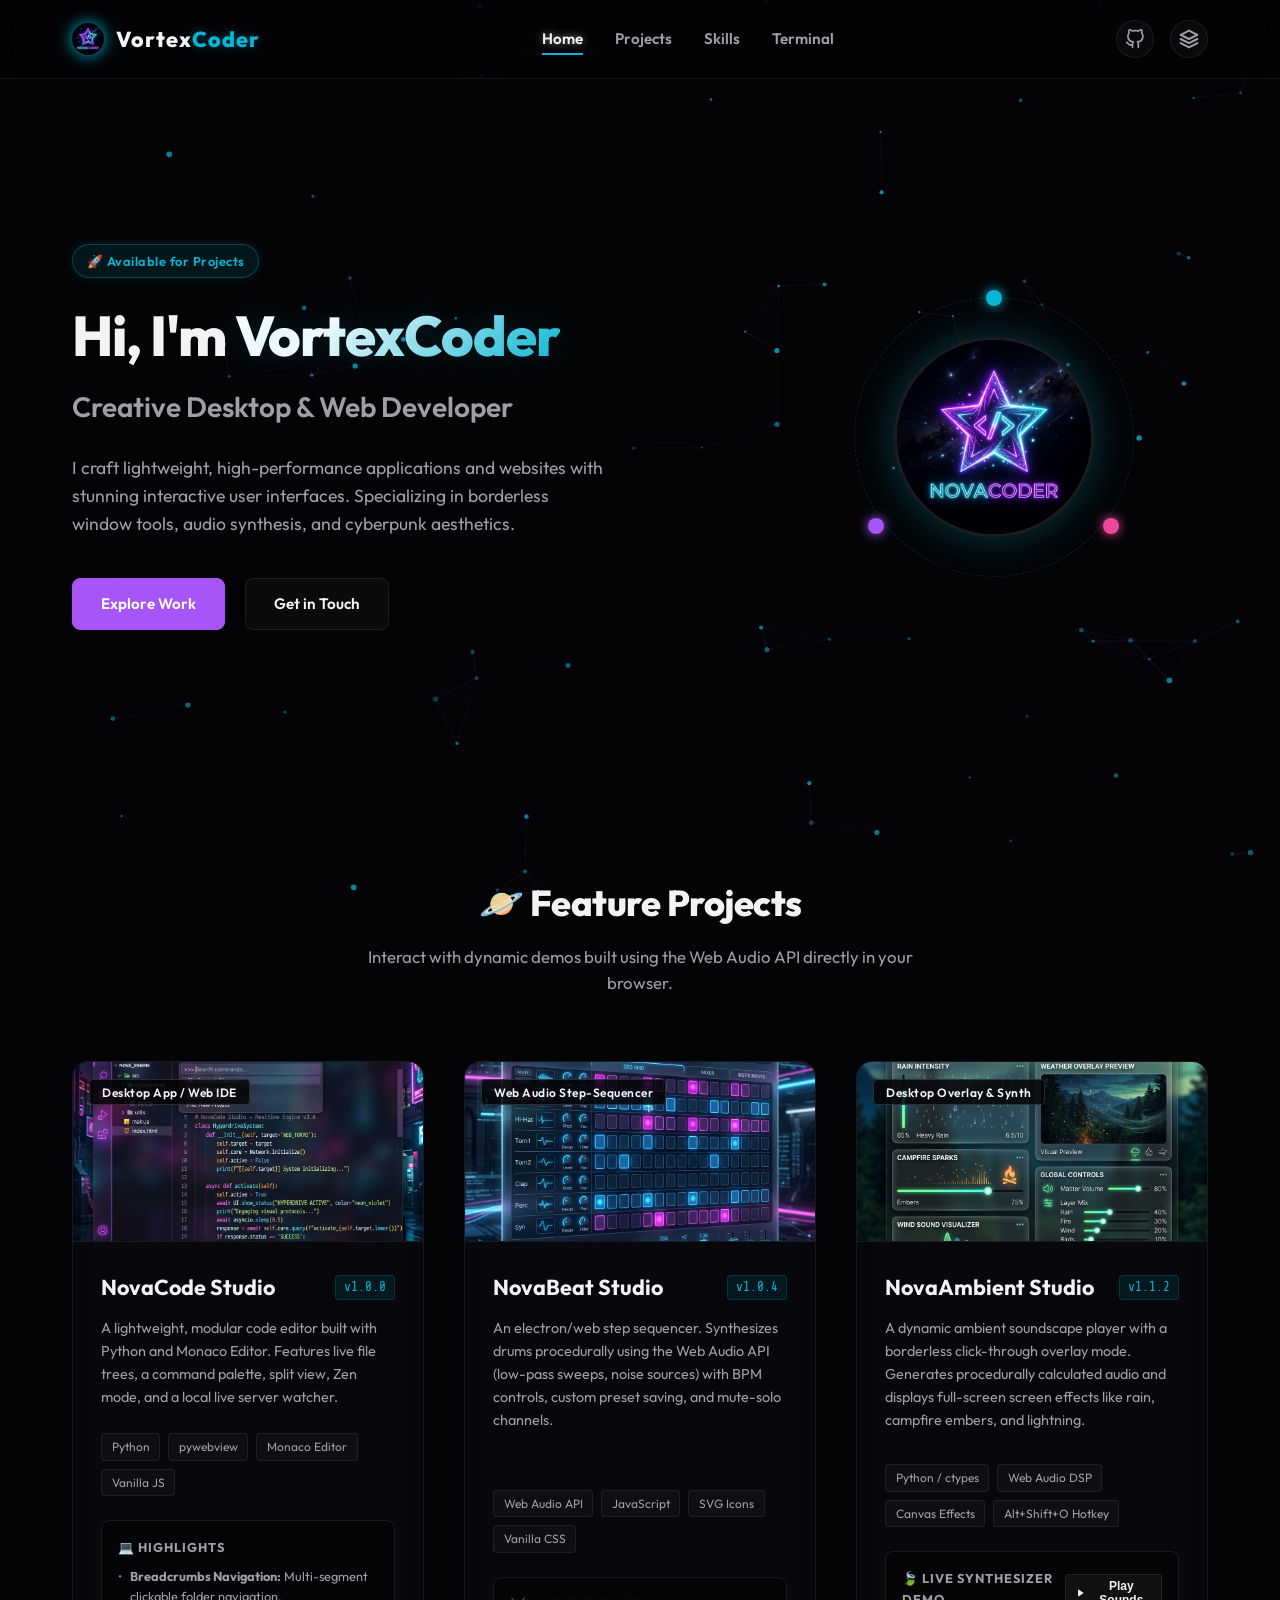
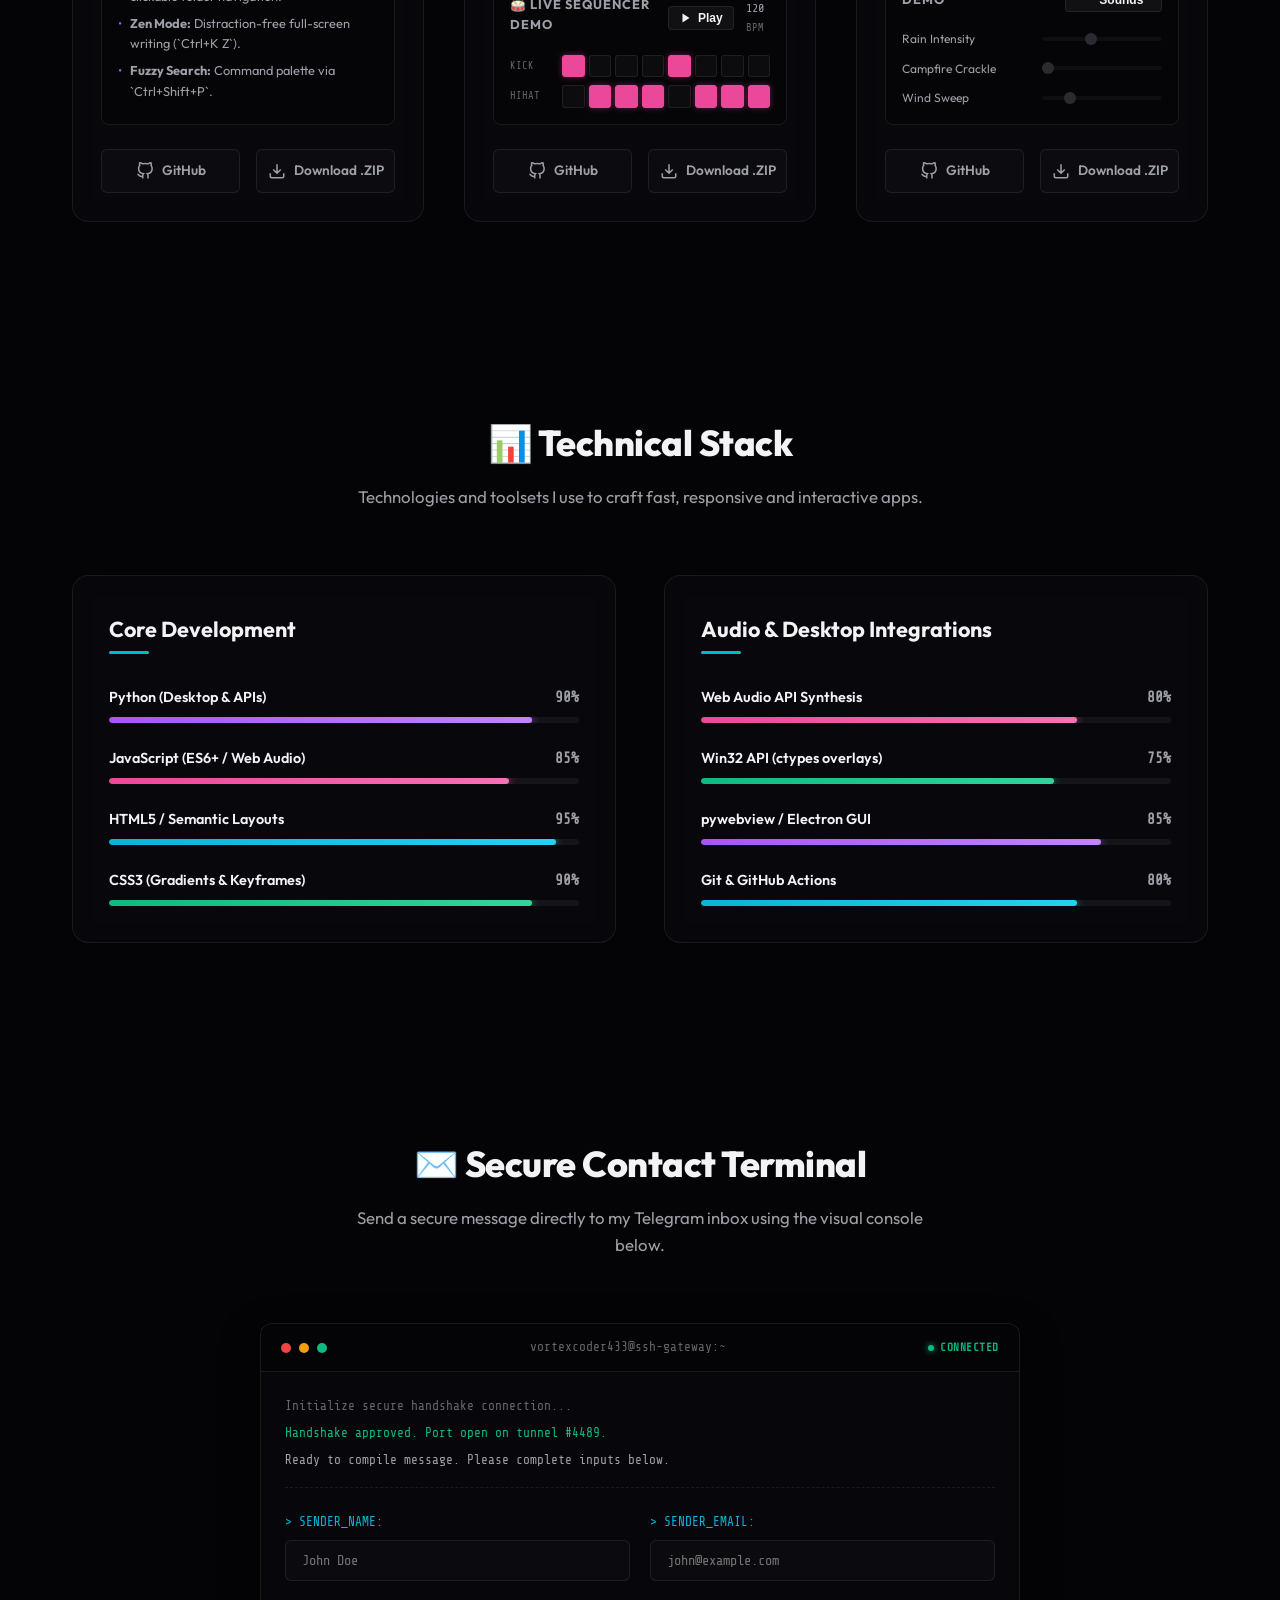
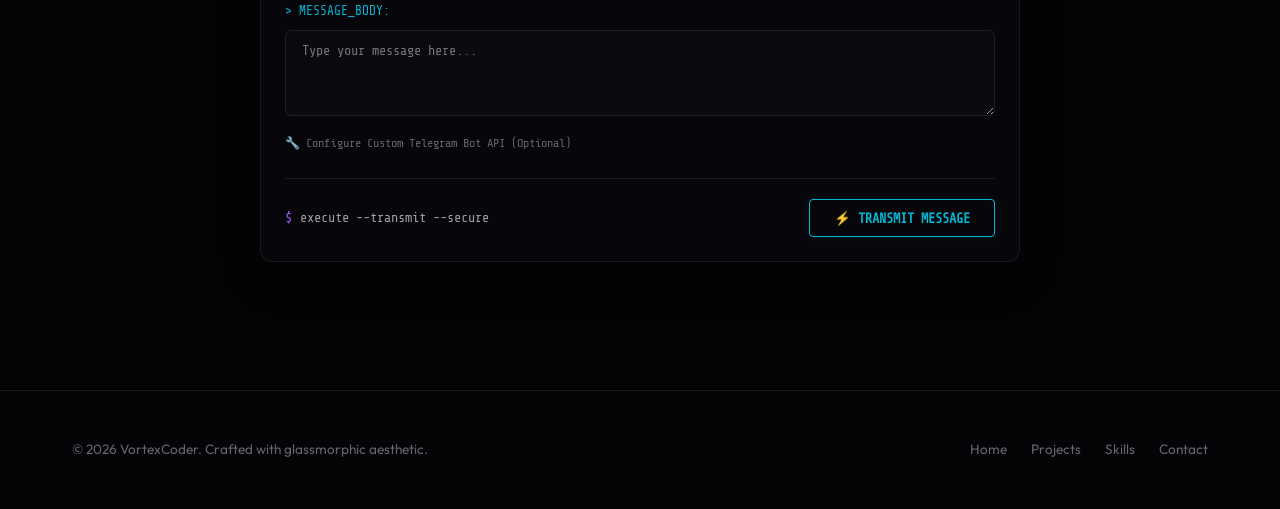
==== commit 7fdabcd9: "chore: update username to VortexCoder433 and configure repository remote" ====
--- a/index.html
+++ b/index.html
@@ -3,15 +3,15 @@
 <head>
     <meta charset="UTF-8">
     <meta name="viewport" content="width=device-width, initial-scale=1.0">
-    <title>NovaCoder | Creative Desktop & Web Developer</title>
-    <meta name="description" content="Portfolio of NovaCoder, a creative developer specializing in desktop overlays, audio synthesis, and cyberpunk glassmorphic interfaces.">
-    <meta name="author" content="NovaCoder">
+    <title>VortexCoder | Creative Desktop & Web Developer</title>
+    <meta name="description" content="Portfolio of VortexCoder, a creative developer specializing in desktop overlays, audio synthesis, and cyberpunk glassmorphic interfaces.">
+    <meta name="author" content="VortexCoder">
     
     <!-- Open Graph / Facebook -->
     <meta property="og:type" content="website">
-    <meta property="og:url" content="https://novacoder.github.io/">
-    <meta property="og:title" content="NovaCoder | Creative Desktop & Web Developer">
-    <meta property="og:description" content="Portfolio of NovaCoder, showcasing NovaCode, NovaBeat, and NovaAmbient Studio.">
+    <meta property="og:url" content="https://vortexcoder433.github.io/">
+    <meta property="og:title" content="VortexCoder | Creative Desktop & Web Developer">
+    <meta property="og:description" content="Portfolio of VortexCoder, showcasing NovaCode, NovaBeat, and NovaAmbient Studio.">
     
     <!-- Google Fonts -->
     <link rel="preconnect" href="https://fonts.googleapis.com">
@@ -28,8 +28,8 @@
     <header class="header">
         <div class="header-container">
             <a href="#" class="logo-container">
-                <img src="assets/logo.png" alt="NovaCoder Logo" class="nav-logo">
-                <span class="logo-text">Nova<span>Coder</span></span>
+                <img src="assets/logo.png" alt="VortexCoder Logo" class="nav-logo">
+                <span class="logo-text">Vortex<span>Coder</span></span>
             </a>
             
             <nav class="nav">
@@ -40,10 +40,10 @@
             </nav>
 
             <div class="social-links">
-                <a href="https://github.com/NovaCoder" target="_blank" class="social-icon" aria-label="GitHub">
+                <a href="https://github.com/VortexCoder433" target="_blank" class="social-icon" aria-label="GitHub">
                     <svg viewBox="0 0 24 24" width="20" height="20" stroke="currentColor" stroke-width="2" fill="none" stroke-linecap="round" stroke-linejoin="round"><path d="M9 19c-5 1.5-5-2.5-7-3m14 6v-3.87a3.37 3.37 0 0 0-.94-2.61c3.14-.35 6.44-1.54 6.44-7A5.44 5.44 0 0 0 20 4.77 5.07 5.07 0 0 0 19.91 1S18.73.65 16 2.48a13.38 13.38 0 0 0-7 0C6.27.65 5.09 1 5.09 1A5.07 5.07 0 0 0 5 4.77a5.44 5.44 0 0 0-1.5 3.78c0 5.42 3.3 6.61 6.44 7A3.37 3.37 0 0 0 9 18.13V22"></path></svg>
                 </a>
-                <a href="https://kwork.ru/user/novacoder" target="_blank" class="social-icon" aria-label="Kwork">
+                <a href="https://kwork.ru/user/vortex033" target="_blank" class="social-icon" aria-label="Kwork">
                     <svg viewBox="0 0 24 24" width="20" height="20" stroke="currentColor" stroke-width="2.5" fill="none" stroke-linecap="round" stroke-linejoin="round">
                         <path d="M12 2L2 7l10 5 10-5-10-5zM2 17l10 5 10-5M2 12l10 5 10-5"></path>
                     </svg>
@@ -64,7 +64,7 @@
             <div class="hero-content">
                 <div class="badge neon-glow-cyan">🚀 Available for Projects</div>
                 <h1 class="hero-title">
-                    Hi, I'm <span class="glow-text">NovaCoder</span>
+                    Hi, I'm <span class="glow-text">VortexCoder</span>
                 </h1>
                 <h2 class="hero-subtitle">Creative Desktop & Web Developer</h2>
                 <p class="hero-desc">
@@ -83,7 +83,7 @@
                         <div class="orbit-node node-2"></div>
                         <div class="orbit-node node-3"></div>
                     </div>
-                    <img src="assets/logo.png" alt="NovaCoder Orb" class="hero-avatar">
+                    <img src="assets/logo.png" alt="VortexCoder Orb" class="hero-avatar">
                 </div>
             </div>
         </section>
@@ -131,11 +131,11 @@
                         </div>
 
                         <div class="project-links">
-                            <a href="https://github.com/NovaCoder/novacode-studio" target="_blank" class="btn-project-link">
+                            <a href="https://github.com/VortexCoder433/novacode-studio" target="_blank" class="btn-project-link">
                                 <svg viewBox="0 0 24 24" width="18" height="18" stroke="currentColor" stroke-width="2" fill="none"><path d="M9 19c-5 1.5-5-2.5-7-3m14 6v-3.87a3.37 3.37 0 0 0-.94-2.61c3.14-.35 6.44-1.54 6.44-7A5.44 5.44 0 0 0 20 4.77 5.07 5.07 0 0 0 19.91 1S18.73.65 16 2.48a13.38 13.38 0 0 0-7 0C6.27.65 5.09 1 5.09 1A5.07 5.07 0 0 0 5 4.77a5.44 5.44 0 0 0-1.5 3.78c0 5.42 3.3 6.61 6.44 7A3.37 3.37 0 0 0 9 18.13V22"></path></svg>
                                 GitHub
                             </a>
-                            <a href="https://github.com/NovaCoder/novacode-studio/archive/refs/heads/main.zip" class="btn-project-link download-btn">
+                            <a href="https://github.com/VortexCoder433/novacode-studio/archive/refs/heads/main.zip" class="btn-project-link download-btn">
                                 <svg viewBox="0 0 24 24" width="18" height="18" stroke="currentColor" stroke-width="2" fill="none"><path d="M21 15v4a2 2 0 0 1-2 2H5a2 2 0 0 1-2-2v-4M7 10l5 5 5-5M12 15V3"></path></svg>
                                 Download .ZIP
                             </a>
@@ -213,11 +213,11 @@
                         </div>
 
                         <div class="project-links">
-                            <a href="https://github.com/NovaCoder/novabeat-studio" target="_blank" class="btn-project-link">
+                            <a href="https://github.com/VortexCoder433/novabeat-studio" target="_blank" class="btn-project-link">
                                 <svg viewBox="0 0 24 24" width="18" height="18" stroke="currentColor" stroke-width="2" fill="none"><path d="M9 19c-5 1.5-5-2.5-7-3m14 6v-3.87a3.37 3.37 0 0 0-.94-2.61c3.14-.35 6.44-1.54 6.44-7A5.44 5.44 0 0 0 20 4.77 5.07 5.07 0 0 0 19.91 1S18.73.65 16 2.48a13.38 13.38 0 0 0-7 0C6.27.65 5.09 1 5.09 1A5.07 5.07 0 0 0 5 4.77a5.44 5.44 0 0 0-1.5 3.78c0 5.42 3.3 6.61 6.44 7A3.37 3.37 0 0 0 9 18.13V22"></path></svg>
                                 GitHub
                             </a>
-                            <a href="https://github.com/NovaCoder/novabeat-studio/archive/refs/heads/main.zip" class="btn-project-link download-btn">
+                            <a href="https://github.com/VortexCoder433/novabeat-studio/archive/refs/heads/main.zip" class="btn-project-link download-btn">
                                 <svg viewBox="0 0 24 24" width="18" height="18" stroke="currentColor" stroke-width="2" fill="none"><path d="M21 15v4a2 2 0 0 1-2 2H5a2 2 0 0 1-2-2v-4M7 10l5 5 5-5M12 15V3"></path></svg>
                                 Download .ZIP
                             </a>
@@ -276,11 +276,11 @@
                         </div>
 
                         <div class="project-links">
-                            <a href="https://github.com/NovaCoder/novambient-studio" target="_blank" class="btn-project-link">
+                            <a href="https://github.com/VortexCoder433/novambient-studio" target="_blank" class="btn-project-link">
                                 <svg viewBox="0 0 24 24" width="18" height="18" stroke="currentColor" stroke-width="2" fill="none"><path d="M9 19c-5 1.5-5-2.5-7-3m14 6v-3.87a3.37 3.37 0 0 0-.94-2.61c3.14-.35 6.44-1.54 6.44-7A5.44 5.44 0 0 0 20 4.77 5.07 5.07 0 0 0 19.91 1S18.73.65 16 2.48a13.38 13.38 0 0 0-7 0C6.27.65 5.09 1 5.09 1A5.07 5.07 0 0 0 5 4.77a5.44 5.44 0 0 0-1.5 3.78c0 5.42 3.3 6.61 6.44 7A3.37 3.37 0 0 0 9 18.13V22"></path></svg>
                                 GitHub
                             </a>
-                            <a href="https://github.com/NovaCoder/novambient-studio/archive/refs/heads/main.zip" class="btn-project-link download-btn">
+                            <a href="https://github.com/VortexCoder433/novambient-studio/archive/refs/heads/main.zip" class="btn-project-link download-btn">
                                 <svg viewBox="0 0 24 24" width="18" height="18" stroke="currentColor" stroke-width="2" fill="none"><path d="M21 15v4a2 2 0 0 1-2 2H5a2 2 0 0 1-2-2v-4M7 10l5 5 5-5M12 15V3"></path></svg>
                                 Download .ZIP
                             </a>
@@ -382,7 +382,7 @@
                         <span class="dot dot-yellow"></span>
                         <span class="dot dot-green"></span>
                     </div>
-                    <div class="terminal-title">novacoder@ssh-gateway:~</div>
+                    <div class="terminal-title">vortexcoder433@ssh-gateway:~</div>
                     <div class="terminal-status">CONNECTED</div>
                 </div>
                 
@@ -447,7 +447,7 @@
     <!-- Footer -->
     <footer class="footer">
         <div class="footer-container">
-            <p class="copyright">&copy; 2026 NovaCoder. Crafted with glassmorphic aesthetic.</p>
+            <p class="copyright">&copy; 2026 VortexCoder. Crafted with glassmorphic aesthetic.</p>
             <div class="footer-links">
                 <a href="#about">Home</a>
                 <a href="#projects">Projects</a>
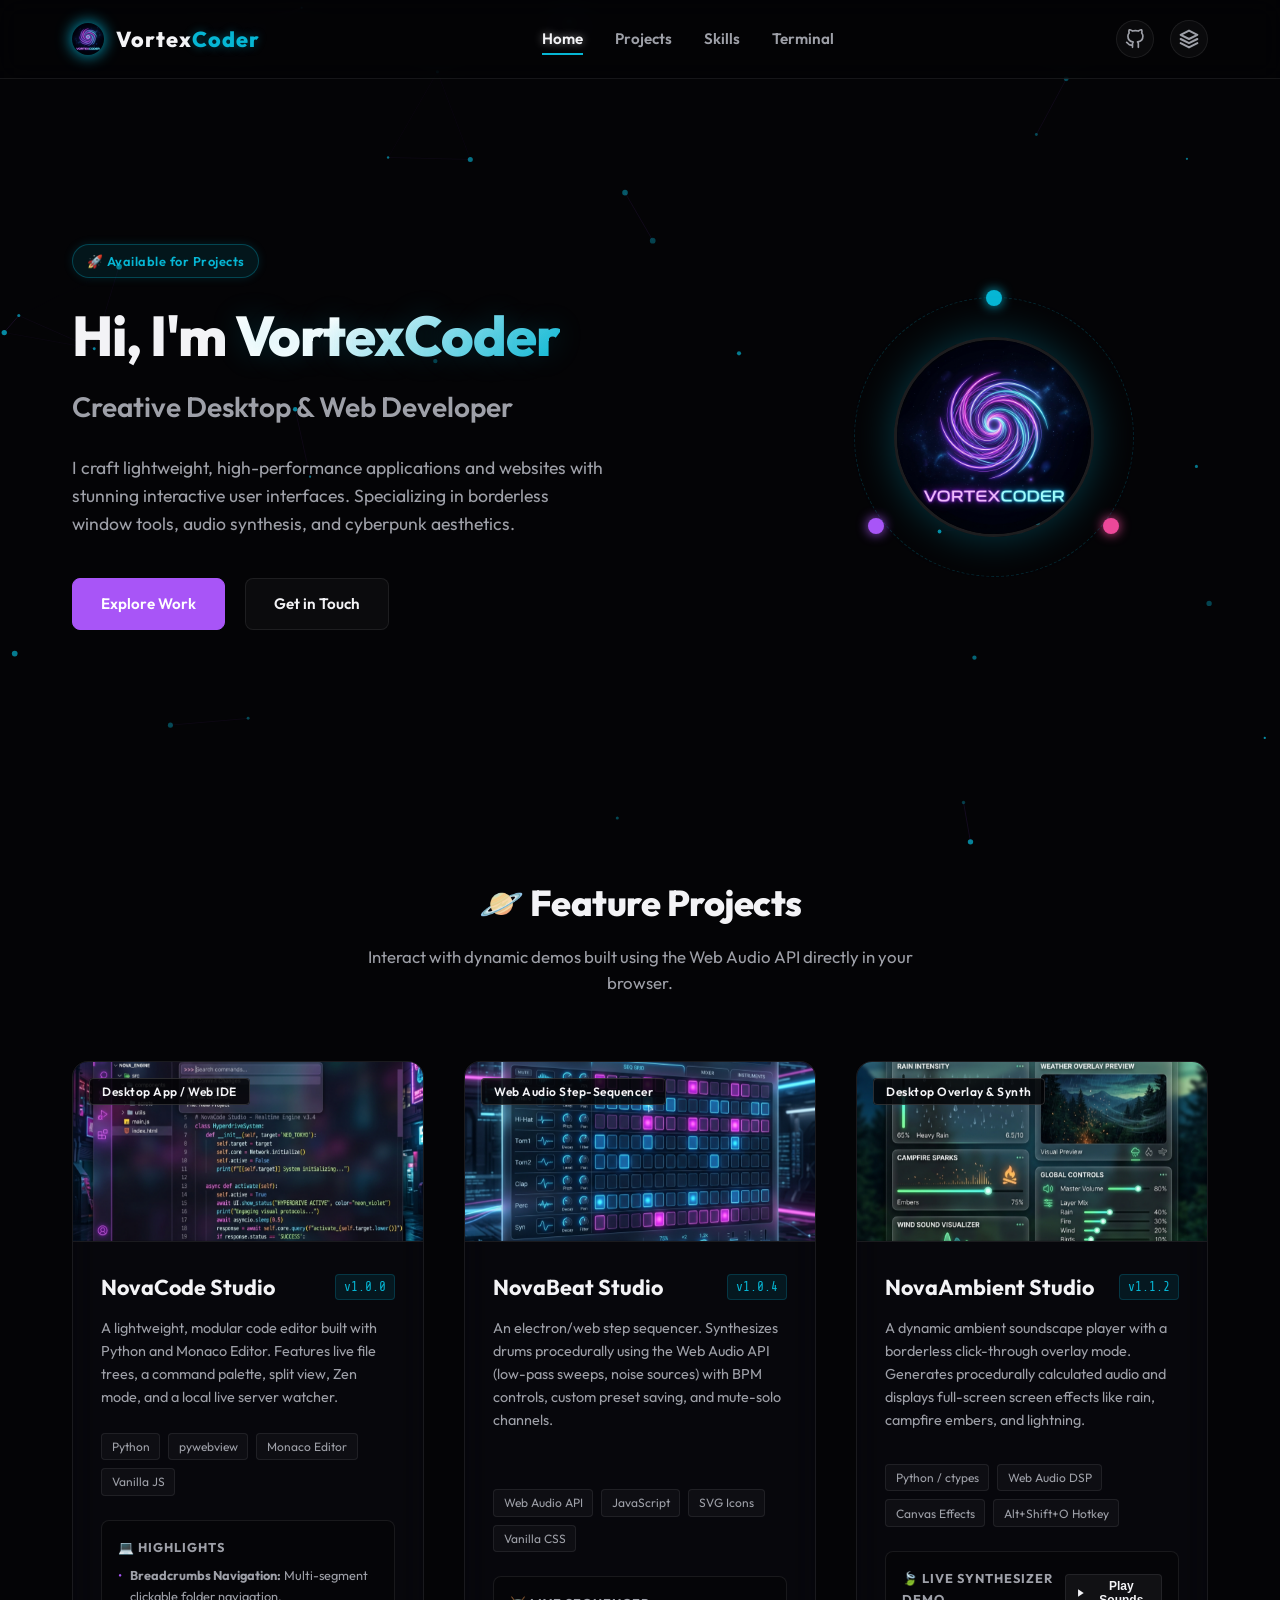
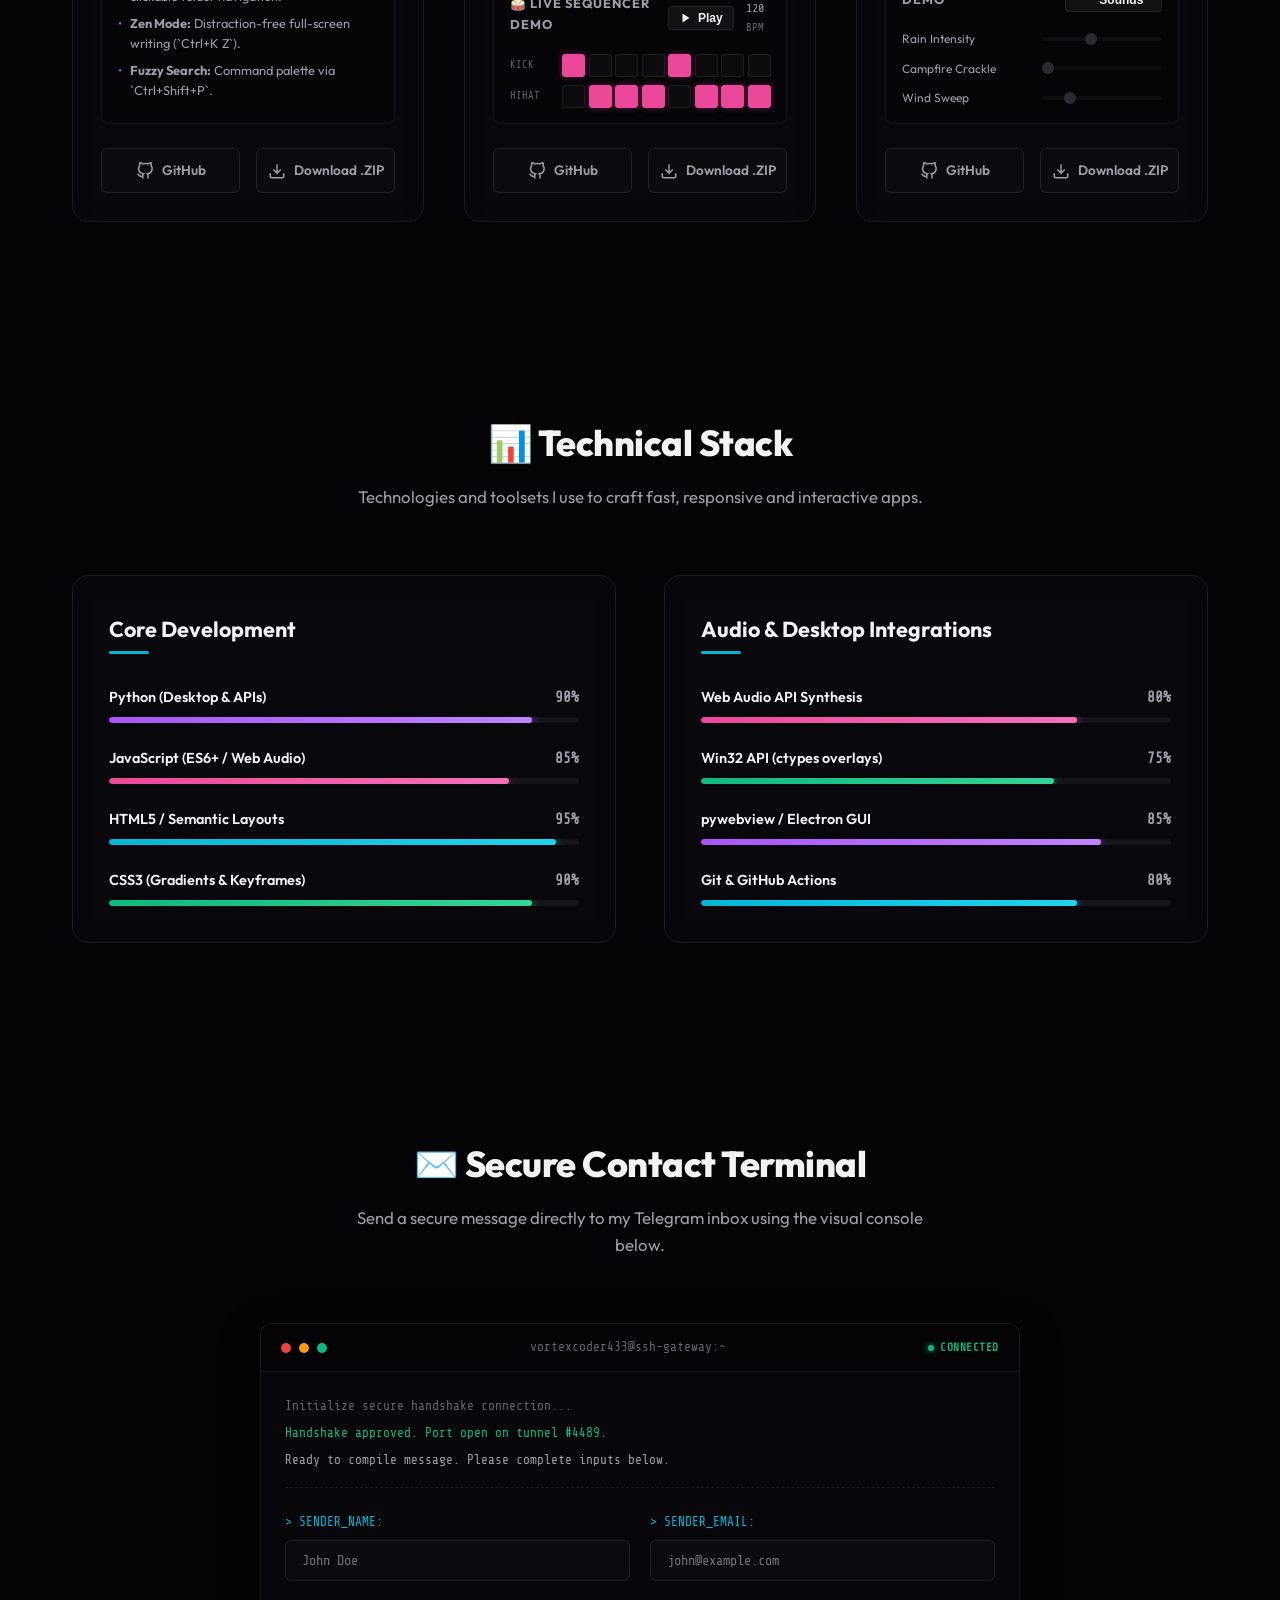
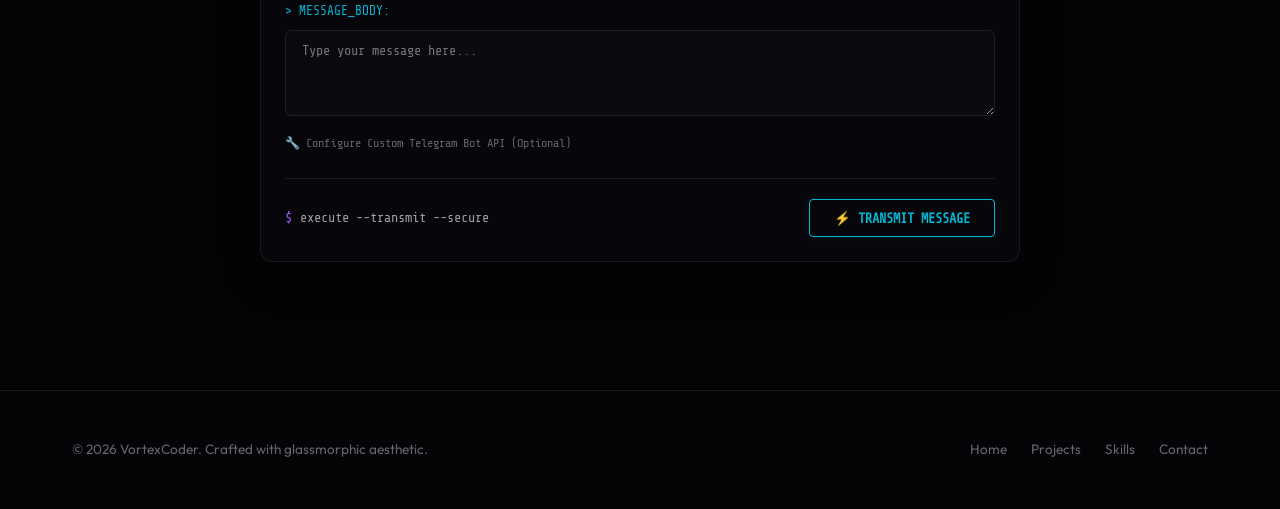
==== commit 6c6acb11: "perf: optimize rendering, script loading, transitions, and canvas computation" ====
--- a/index.html
+++ b/index.html
@@ -19,6 +19,7 @@
     <link href="https://fonts.googleapis.com/css2?family=Outfit:wght@300;400;600;800&family=Share+Tech+Mono&display=swap" rel="stylesheet">
     
     <link rel="stylesheet" href="style.css">
+    <script src="app.js" defer></script>
 </head>
 <body>
     <!-- Background Canvas Particles -->
@@ -460,6 +461,6 @@
     <!-- Audio Synthesis warning and Status toaster -->
     <div class="toast-container" id="toast-container"></div>
 
-    <script src="app.js"></script>
+
 </body>
 </html>
--- a/style.css
+++ b/style.css
@@ -77,7 +77,7 @@
     -webkit-backdrop-filter: blur(12px);
     border-bottom: 1px solid var(--border-color);
     background-color: rgba(4, 4, 6, 0.7);
-    transition: all var(--transition-speed) ease;
+    transition: background-color var(--transition-speed) ease, border-bottom var(--transition-speed) ease;
 }
 
 .header-container {
@@ -169,7 +169,12 @@
     border-radius: 50%;
     background-color: rgba(255, 255, 255, 0.03);
     border: 1px solid var(--border-color);
-    transition: all var(--transition-speed) ease;
+    will-change: transform, background-color, border-color, box-shadow, color;
+    transition: transform var(--transition-speed) ease,
+                background-color var(--transition-speed) ease,
+                border-color var(--transition-speed) ease,
+                box-shadow var(--transition-speed) ease,
+                color var(--transition-speed) ease;
 }
 
 .social-icon:hover {
@@ -277,7 +282,11 @@
     font-weight: 600;
     font-size: 0.95rem;
     text-decoration: none;
-    transition: all var(--transition-speed) cubic-bezier(0.165, 0.84, 0.44, 1);
+    will-change: transform, background-color, border-color, box-shadow;
+    transition: transform var(--transition-speed) cubic-bezier(0.165, 0.84, 0.44, 1),
+                background-color var(--transition-speed) cubic-bezier(0.165, 0.84, 0.44, 1),
+                border-color var(--transition-speed) cubic-bezier(0.165, 0.84, 0.44, 1),
+                box-shadow var(--transition-speed) cubic-bezier(0.165, 0.84, 0.44, 1);
     cursor: pointer;
 }
 
@@ -394,7 +403,10 @@
     -webkit-backdrop-filter: blur(16px);
     display: flex;
     flex-direction: column;
-    transition: all 0.4s cubic-bezier(0.165, 0.84, 0.44, 1);
+    will-change: transform, box-shadow, border-color;
+    transition: transform 0.4s cubic-bezier(0.165, 0.84, 0.44, 1),
+                box-shadow 0.4s cubic-bezier(0.165, 0.84, 0.44, 1),
+                border-color 0.4s cubic-bezier(0.165, 0.84, 0.44, 1);
 }
 
 .project-card:hover {
@@ -428,6 +440,7 @@
     width: 100%;
     height: 100%;
     object-fit: cover;
+    will-change: transform;
     transition: transform 0.5s ease;
 }
 
@@ -569,7 +582,8 @@
     display: inline-flex;
     align-items: center;
     gap: 0.4rem;
-    transition: all var(--transition-speed) ease;
+    will-change: background-color, border-color;
+    transition: background-color var(--transition-speed) ease, border-color var(--transition-speed) ease;
 }
 
 .beat-btn:hover {
@@ -626,7 +640,8 @@
     border: 1px solid var(--border-color);
     border-radius: 3px;
     cursor: pointer;
-    transition: all 0.15s ease;
+    will-change: background-color, border-color, transform;
+    transition: background-color 0.15s ease, border-color 0.15s ease, transform 0.15s ease;
 }
 
 .step:hover {
@@ -689,7 +704,8 @@
     background: var(--neon-teal);
     box-shadow: 0 0 6px var(--neon-teal);
     cursor: pointer;
-    transition: transform 0.1s;
+    will-change: transform;
+    transition: transform 0.1s ease;
 }
 
 .ambient-slider::-webkit-slider-thumb:hover {
@@ -726,7 +742,10 @@
     border: 1px solid var(--border-color);
     background-color: rgba(255, 255, 255, 0.02);
     color: var(--text-secondary);
-    transition: all var(--transition-speed) ease;
+    will-change: color, background-color, border-color;
+    transition: color var(--transition-speed) ease,
+                background-color var(--transition-speed) ease,
+                border-color var(--transition-speed) ease;
 }
 
 .btn-project-link:hover {
@@ -814,6 +833,7 @@
 .skill-fill {
     height: 100%;
     border-radius: 10px;
+    will-change: width;
     transition: width 1.5s cubic-bezier(0.1, 0.8, 0.2, 1);
 }
 
@@ -965,7 +985,10 @@
     color: var(--text-primary);
     font-family: var(--font-mono);
     font-size: 0.85rem;
-    transition: all var(--transition-speed) ease;
+    will-change: background-color, border-color, box-shadow;
+    transition: background-color var(--transition-speed) ease,
+                border-color var(--transition-speed) ease,
+                box-shadow var(--transition-speed) ease;
 }
 
 .form-group input:focus,
@@ -1041,7 +1064,10 @@
     padding: 0.65rem 1.5rem;
     border-radius: 4px;
     cursor: pointer;
-    transition: all var(--transition-speed) ease;
+    will-change: background-color, color, box-shadow;
+    transition: background-color var(--transition-speed) ease,
+                color var(--transition-speed) ease,
+                box-shadow var(--transition-speed) ease;
     box-shadow: 0 0 10px rgba(6, 182, 212, 0.1);
 }
 
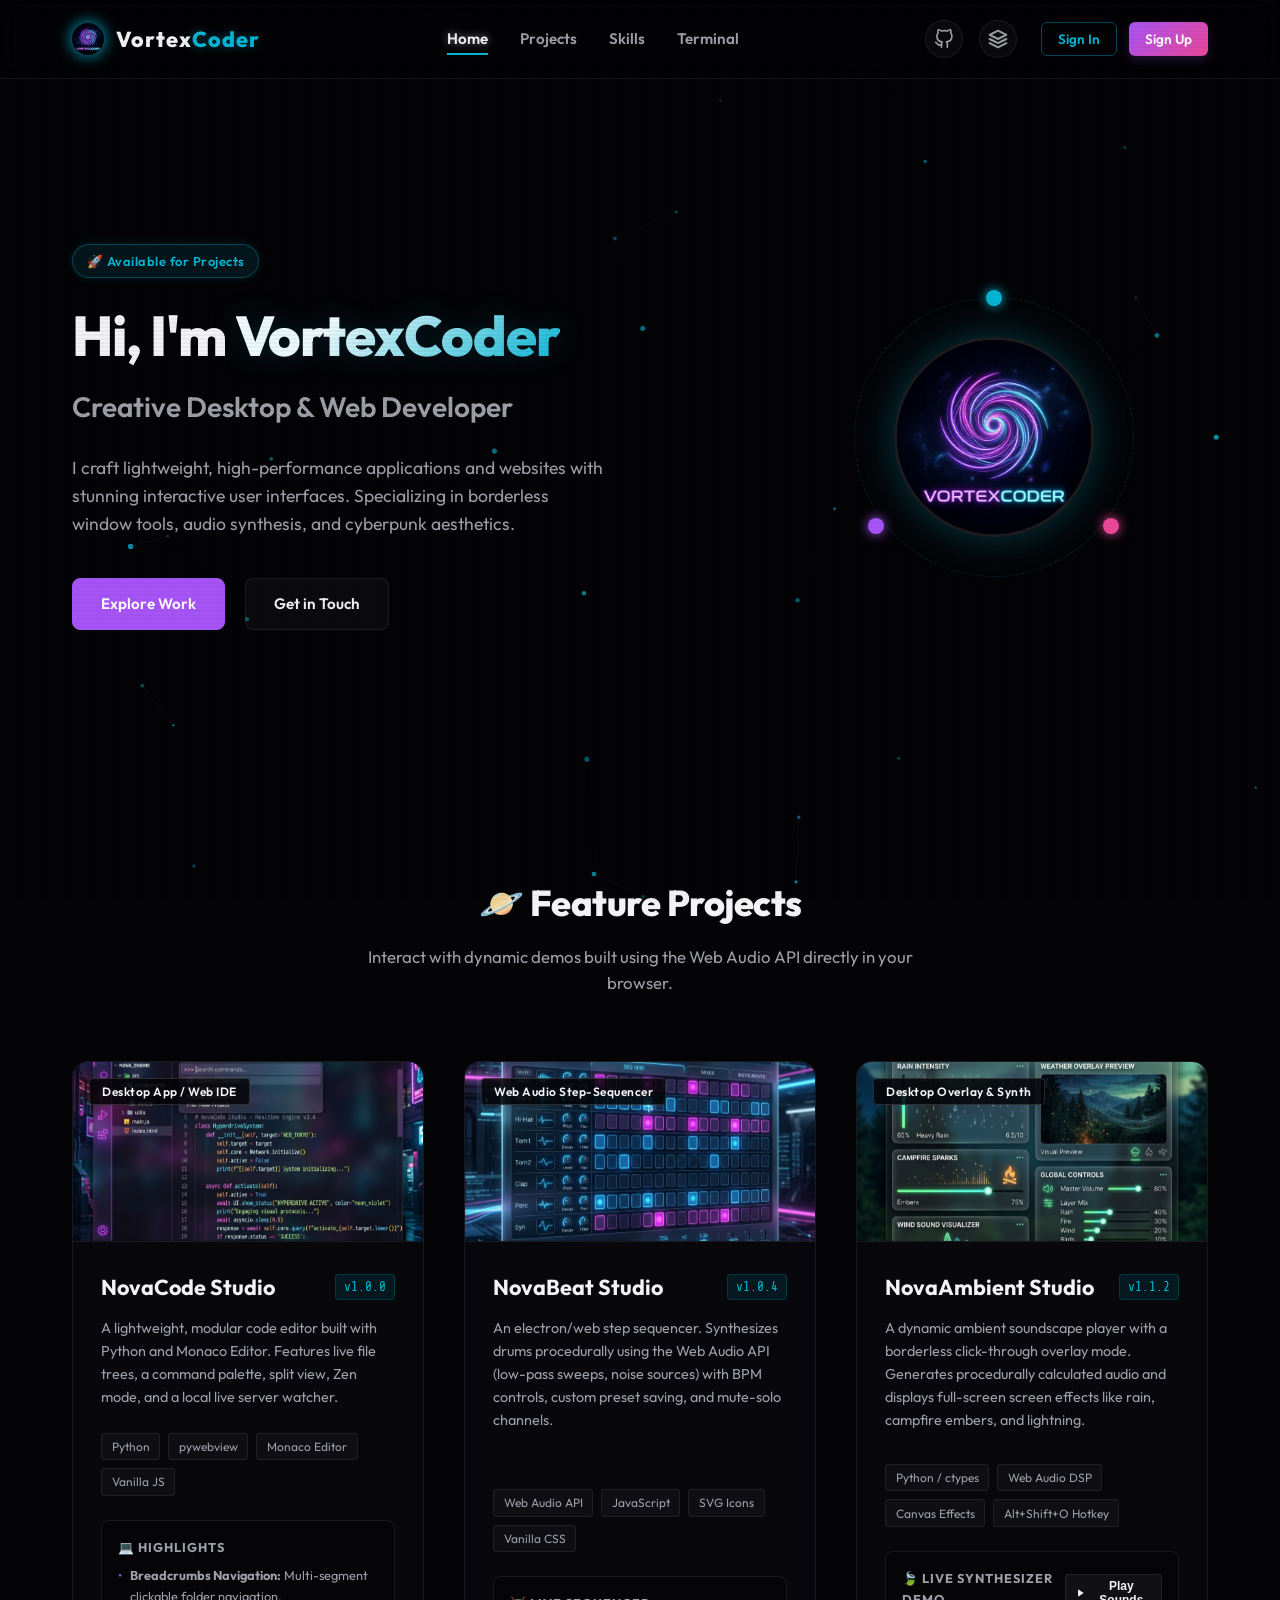
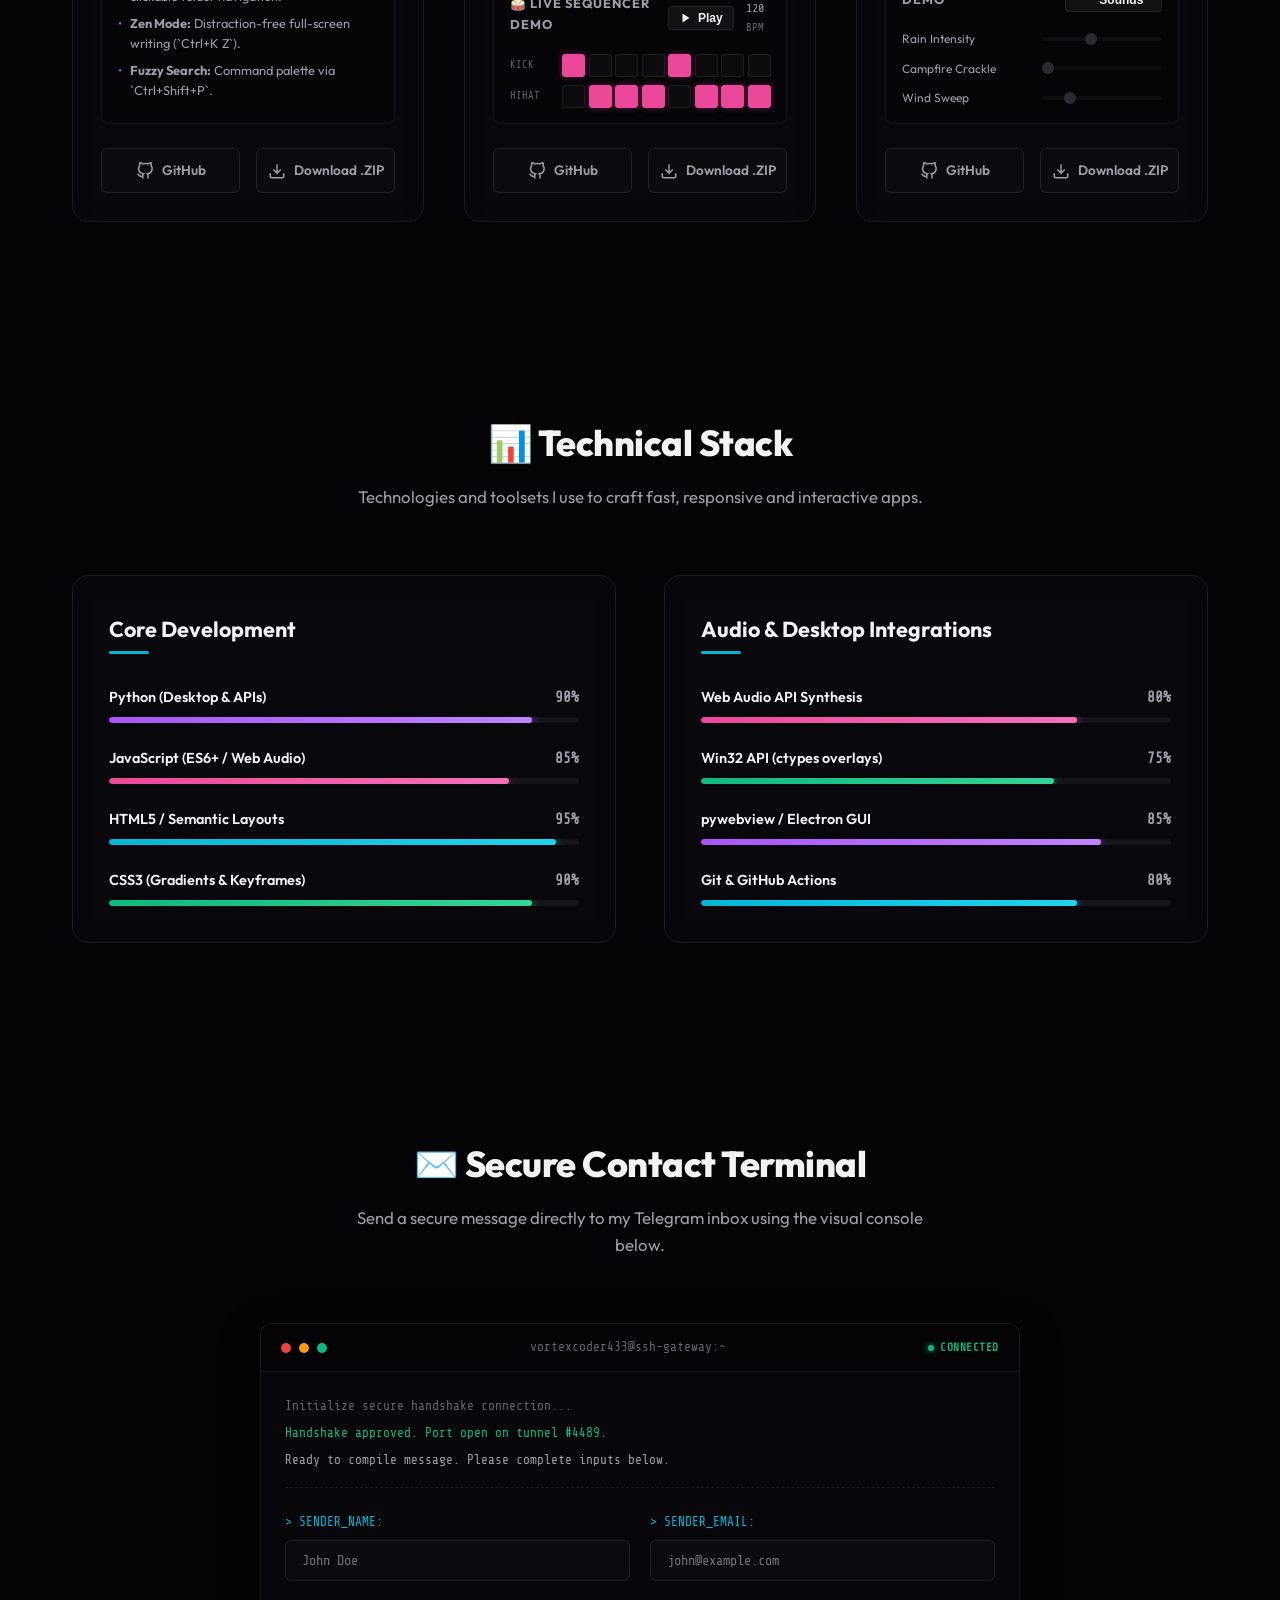
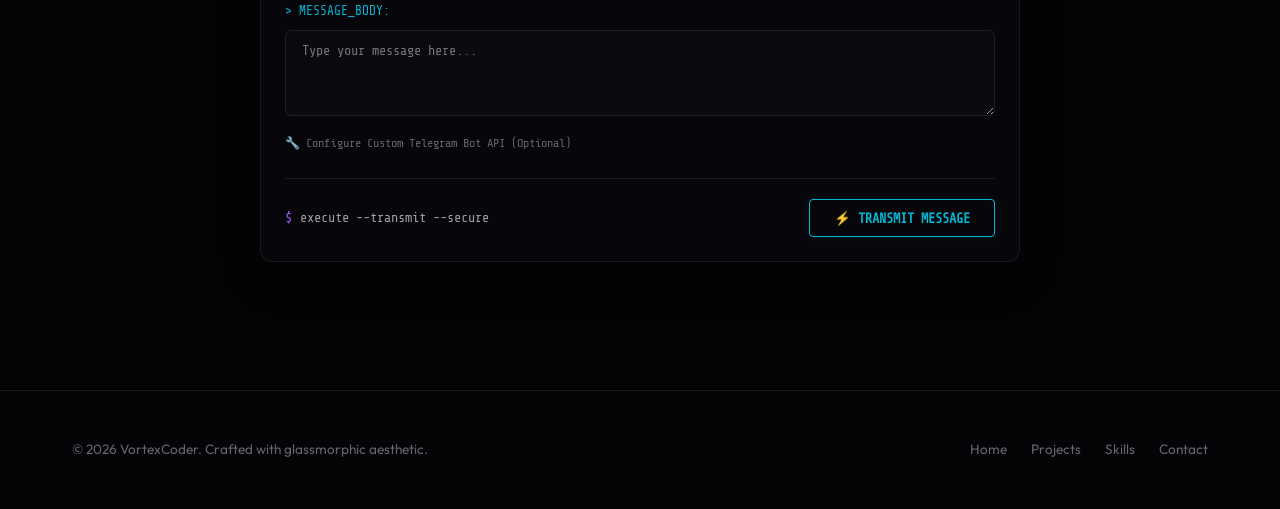
==== commit cd66d372: "feat: add 3D interactive logo rotation and glassmorphic auth modals" ====
--- a/index.html
+++ b/index.html
@@ -38,17 +38,27 @@
                 <a href="#projects" class="nav-link">Projects</a>
                 <a href="#skills" class="nav-link">Skills</a>
                 <a href="#contact" class="nav-link">Terminal</a>
+                <div class="mobile-auth-buttons">
+                    <button class="btn-auth btn-signin-mobile" id="mobile-signin-trigger">Sign In</button>
+                    <button class="btn-auth btn-signup-mobile" id="mobile-signup-trigger">Sign Up</button>
+                </div>
             </nav>
 
-            <div class="social-links">
-                <a href="https://github.com/VortexCoder433" target="_blank" class="social-icon" aria-label="GitHub">
-                    <svg viewBox="0 0 24 24" width="20" height="20" stroke="currentColor" stroke-width="2" fill="none" stroke-linecap="round" stroke-linejoin="round"><path d="M9 19c-5 1.5-5-2.5-7-3m14 6v-3.87a3.37 3.37 0 0 0-.94-2.61c3.14-.35 6.44-1.54 6.44-7A5.44 5.44 0 0 0 20 4.77 5.07 5.07 0 0 0 19.91 1S18.73.65 16 2.48a13.38 13.38 0 0 0-7 0C6.27.65 5.09 1 5.09 1A5.07 5.07 0 0 0 5 4.77a5.44 5.44 0 0 0-1.5 3.78c0 5.42 3.3 6.61 6.44 7A3.37 3.37 0 0 0 9 18.13V22"></path></svg>
-                </a>
-                <a href="https://kwork.ru/user/vortex033" target="_blank" class="social-icon" aria-label="Kwork">
-                    <svg viewBox="0 0 24 24" width="20" height="20" stroke="currentColor" stroke-width="2.5" fill="none" stroke-linecap="round" stroke-linejoin="round">
-                        <path d="M12 2L2 7l10 5 10-5-10-5zM2 17l10 5 10-5M2 12l10 5 10-5"></path>
-                    </svg>
-                </a>
+            <div class="header-right-group">
+                <div class="social-links">
+                    <a href="https://github.com/VortexCoder433" target="_blank" class="social-icon" aria-label="GitHub">
+                        <svg viewBox="0 0 24 24" width="20" height="20" stroke="currentColor" stroke-width="2" fill="none" stroke-linecap="round" stroke-linejoin="round"><path d="M9 19c-5 1.5-5-2.5-7-3m14 6v-3.87a3.37 3.37 0 0 0-.94-2.61c3.14-.35 6.44-1.54 6.44-7A5.44 5.44 0 0 0 20 4.77 5.07 5.07 0 0 0 19.91 1S18.73.65 16 2.48a13.38 13.38 0 0 0-7 0C6.27.65 5.09 1 5.09 1A5.07 5.07 0 0 0 5 4.77a5.44 5.44 0 0 0-1.5 3.78c0 5.42 3.3 6.61 6.44 7A3.37 3.37 0 0 0 9 18.13V22"></path></svg>
+                    </a>
+                    <a href="https://kwork.ru/user/vortex033" target="_blank" class="social-icon" aria-label="Kwork">
+                        <svg viewBox="0 0 24 24" width="20" height="20" stroke="currentColor" stroke-width="2.5" fill="none" stroke-linecap="round" stroke-linejoin="round">
+                            <path d="M12 2L2 7l10 5 10-5-10-5zM2 17l10 5 10-5M2 12l10 5 10-5"></path>
+                        </svg>
+                    </a>
+                </div>
+                <div class="auth-buttons">
+                    <button class="btn-auth btn-signin" id="signin-trigger">Sign In</button>
+                    <button class="btn-auth btn-signup" id="signup-trigger">Sign Up</button>
+                </div>
             </div>
 
             <button class="mobile-toggle" aria-label="Toggle navigation menu">
@@ -458,6 +468,55 @@
         </div>
     </footer>
 
+    <!-- Glassmorphic Auth Modal -->
+    <div class="auth-modal-overlay hidden" id="auth-modal">
+        <div class="auth-modal">
+            <button class="auth-modal-close" id="auth-modal-close">&times;</button>
+            <div class="auth-tabs">
+                <button class="auth-tab active" id="tab-signin-btn">Sign In</button>
+                <button class="auth-tab" id="tab-signup-btn">Sign Up</button>
+            </div>
+            
+            <!-- Sign In Form -->
+            <form class="auth-form" id="signin-form">
+                <div class="auth-form-title">AUTHENTICATION PROTOCOL</div>
+                <div class="form-group">
+                    <label for="signin-email">> EMAIL_ADDRESS:</label>
+                    <input type="email" id="signin-email" required placeholder="operator@vortexcoder.net">
+                </div>
+                <div class="form-group">
+                    <label for="signin-password">> ACCESS_PASSKEY:</label>
+                    <input type="password" id="signin-password" required placeholder="••••••••">
+                </div>
+                <button type="submit" class="btn btn-primary btn-glow-violet w-full">ESTABLISH UPLINK</button>
+            </form>
+
+            <!-- Sign Up Form -->
+            <form class="auth-form hidden" id="signup-form">
+                <div class="auth-form-title">REGISTER NEW OPERATOR</div>
+                <div class="form-row-auth">
+                    <div class="form-group">
+                        <label for="signup-username">> OPERATOR_CALLSIGN:</label>
+                        <input type="text" id="signup-username" required placeholder="VortexOperator_01">
+                    </div>
+                    <div class="form-group">
+                        <label for="signup-email">> SECURE_EMAIL:</label>
+                        <input type="email" id="signup-email" required placeholder="operator@vortexcoder.net">
+                    </div>
+                </div>
+                <div class="form-group">
+                    <label for="signup-password">> DEFINE_PASSKEY:</label>
+                    <input type="password" id="signup-password" required placeholder="••••••••">
+                </div>
+                <button type="submit" class="btn btn-primary btn-glow-cyan w-full">GENERATE CREDENTIALS</button>
+            </form>
+            
+            <div class="auth-terminal-log" id="auth-terminal-log">
+                <p class="auth-log-line text-muted">> Idle. Awaiting authentication inputs...</p>
+            </div>
+        </div>
+    </div>
+
     <!-- Audio Synthesis warning and Status toaster -->
     <div class="toast-container" id="toast-container"></div>
 
--- a/style.css
+++ b/style.css
@@ -1274,3 +1274,282 @@
         text-align: center;
     }
 }
+
+/* Header Right Group & Auth Buttons */
+.header-right-group {
+    display: flex;
+    align-items: center;
+    gap: 1.5rem;
+}
+
+.auth-buttons {
+    display: flex;
+    gap: 0.75rem;
+}
+
+.btn-auth {
+    background: transparent;
+    border: 1px solid var(--border-color);
+    color: var(--text-secondary);
+    font-family: var(--font-sans);
+    font-size: 0.85rem;
+    font-weight: 600;
+    padding: 0.45rem 1rem;
+    border-radius: 6px;
+    cursor: pointer;
+    will-change: transform, background-color, border-color, box-shadow, color;
+    transition: transform var(--transition-speed) ease,
+                background-color var(--transition-speed) ease,
+                border-color var(--transition-speed) ease,
+                box-shadow var(--transition-speed) ease,
+                color var(--transition-speed) ease;
+}
+
+.btn-signin {
+    border-color: rgba(6, 182, 212, 0.4);
+    color: var(--neon-cyan);
+}
+
+.btn-signin:hover {
+    background-color: rgba(6, 182, 212, 0.08);
+    border-color: var(--neon-cyan);
+    box-shadow: 0 0 10px var(--neon-cyan-glow);
+    transform: translateY(-1px);
+}
+
+.btn-signup {
+    background: linear-gradient(135deg, var(--neon-violet), var(--neon-magenta));
+    border: none;
+    color: #fff;
+    box-shadow: 0 4px 12px rgba(168, 85, 247, 0.2);
+}
+
+.btn-signup:hover {
+    transform: translateY(-1px);
+    box-shadow: 0 6px 16px rgba(236, 72, 153, 0.4);
+    filter: brightness(1.1);
+}
+
+.mobile-auth-buttons {
+    display: none;
+    flex-direction: column;
+    gap: 0.75rem;
+    margin-top: 1rem;
+    padding-top: 1rem;
+    border-top: 1px dashed var(--border-color);
+}
+
+.btn-signin-mobile,
+.btn-signup-mobile {
+    width: 100%;
+    padding: 0.6rem;
+}
+
+.btn-signin-mobile {
+    border-color: var(--neon-cyan);
+    color: var(--neon-cyan);
+}
+
+.btn-signup-mobile {
+    background: linear-gradient(135deg, var(--neon-violet), var(--neon-magenta));
+    color: #fff;
+}
+
+/* Glassmorphic Auth Modal Overlay */
+.auth-modal-overlay {
+    position: fixed;
+    top: 0;
+    left: 0;
+    width: 100vw;
+    height: 100vh;
+    background-color: rgba(4, 4, 6, 0.85);
+    z-index: 1000;
+    display: flex;
+    justify-content: center;
+    align-items: center;
+    backdrop-filter: blur(12px);
+    -webkit-backdrop-filter: blur(12px);
+    opacity: 1;
+    will-change: opacity;
+    transition: opacity 0.3s ease;
+}
+
+.auth-modal-overlay.hidden {
+    opacity: 0;
+    pointer-events: none;
+}
+
+.auth-modal {
+    background: rgba(13, 13, 20, 0.6);
+    border: 1px solid var(--border-color);
+    border-radius: 16px;
+    padding: 2.5rem 2rem;
+    width: 440px;
+    max-width: 90vw;
+    box-shadow: 0 25px 60px rgba(0, 0, 0, 0.6), 0 0 40px rgba(6, 182, 212, 0.15);
+    position: relative;
+    transform: scale(1);
+    will-change: transform;
+    transition: transform 0.3s cubic-bezier(0.175, 0.885, 0.32, 1.275);
+}
+
+.auth-modal-overlay.hidden .auth-modal {
+    transform: scale(0.85);
+}
+
+.auth-modal-close {
+    position: absolute;
+    top: 1rem;
+    right: 1.25rem;
+    background: none;
+    border: none;
+    color: var(--text-secondary);
+    font-size: 1.75rem;
+    cursor: pointer;
+    transition: color 0.2s ease;
+}
+
+.auth-modal-close:hover {
+    color: var(--text-primary);
+}
+
+.auth-tabs {
+    display: flex;
+    border-bottom: 1px solid var(--border-color);
+    margin-bottom: 1.75rem;
+}
+
+.auth-tab {
+    flex: 1;
+    background: none;
+    border: none;
+    color: var(--text-muted);
+    font-family: var(--font-sans);
+    font-size: 1rem;
+    font-weight: 600;
+    padding: 0.75rem;
+    cursor: pointer;
+    position: relative;
+    transition: color 0.3s ease;
+}
+
+.auth-tab:hover {
+    color: var(--text-secondary);
+}
+
+.auth-tab.active {
+    color: var(--text-primary);
+}
+
+.auth-tab.active::after {
+    content: '';
+    position: absolute;
+    bottom: -1px;
+    left: 0;
+    width: 100%;
+    height: 2px;
+    background-color: var(--neon-cyan);
+    box-shadow: 0 0 8px var(--neon-cyan);
+}
+
+.auth-form {
+    display: flex;
+    flex-direction: column;
+    gap: 1.25rem;
+}
+
+.auth-form.hidden {
+    display: none;
+}
+
+.auth-form-title {
+    font-family: var(--font-mono);
+    font-size: 0.75rem;
+    color: var(--text-muted);
+    letter-spacing: 1.5px;
+    text-align: center;
+    margin-bottom: 0.5rem;
+}
+
+.form-row-auth {
+    display: grid;
+    grid-template-columns: 1fr 1fr;
+    gap: 1rem;
+}
+
+.w-full {
+    width: 100%;
+}
+
+.auth-terminal-log {
+    background: rgba(4, 4, 6, 0.7);
+    border: 1px solid var(--border-color);
+    border-radius: 6px;
+    padding: 0.75rem;
+    font-family: var(--font-mono);
+    font-size: 0.75rem;
+    margin-top: 1.5rem;
+    max-height: 80px;
+    overflow-y: auto;
+}
+
+.auth-log-line {
+    color: var(--text-secondary);
+    margin-bottom: 0.25rem;
+}
+
+.auth-log-line.text-success {
+    color: var(--neon-teal);
+}
+
+.auth-log-line.text-muted {
+    color: var(--text-muted);
+}
+
+/* Retro Cyberpunk Scanlines overlay */
+body::after {
+    content: '';
+    position: fixed;
+    top: 0;
+    left: 0;
+    width: 100vw;
+    height: 100vh;
+    background: linear-gradient(rgba(18, 16, 16, 0) 50%, rgba(0, 0, 0, 0.2) 50%),
+                linear-gradient(90deg, rgba(255, 0, 0, 0.03), rgba(0, 255, 0, 0.01), rgba(0, 0, 255, 0.03));
+    background-size: 100% 4px, 6px 100%;
+    z-index: 9999;
+    pointer-events: none;
+    opacity: 0.18;
+}
+
+/* 3D Orbiting Logo Visual Effects */
+.logo-sphere-container {
+    perspective: 1000px;
+    cursor: pointer;
+}
+
+.hero-avatar {
+    transform-style: preserve-3d;
+    transform: rotateX(var(--rx, 0deg)) rotateY(var(--ry, 0deg)) scale(1);
+    transition: transform 0.2s cubic-bezier(0.25, 0.46, 0.45, 0.94), box-shadow 0.3s ease;
+    will-change: transform, box-shadow;
+}
+
+.logo-sphere-container:hover .hero-avatar {
+    box-shadow: 0 0 50px rgba(6, 182, 212, 0.4), 0 0 20px rgba(168, 85, 247, 0.3);
+}
+
+.logo-sphere-container:active .hero-avatar {
+    transform: scale(0.95) rotateX(var(--rx, 0deg)) rotateY(var(--ry, 0deg));
+}
+
+@media (max-width: 768px) {
+    .header-right-group {
+        display: none; /* Collapsed in mobile nav */
+    }
+    
+    .mobile-auth-buttons {
+        display: flex; /* Shown inside mobile menu */
+    }
+}
+
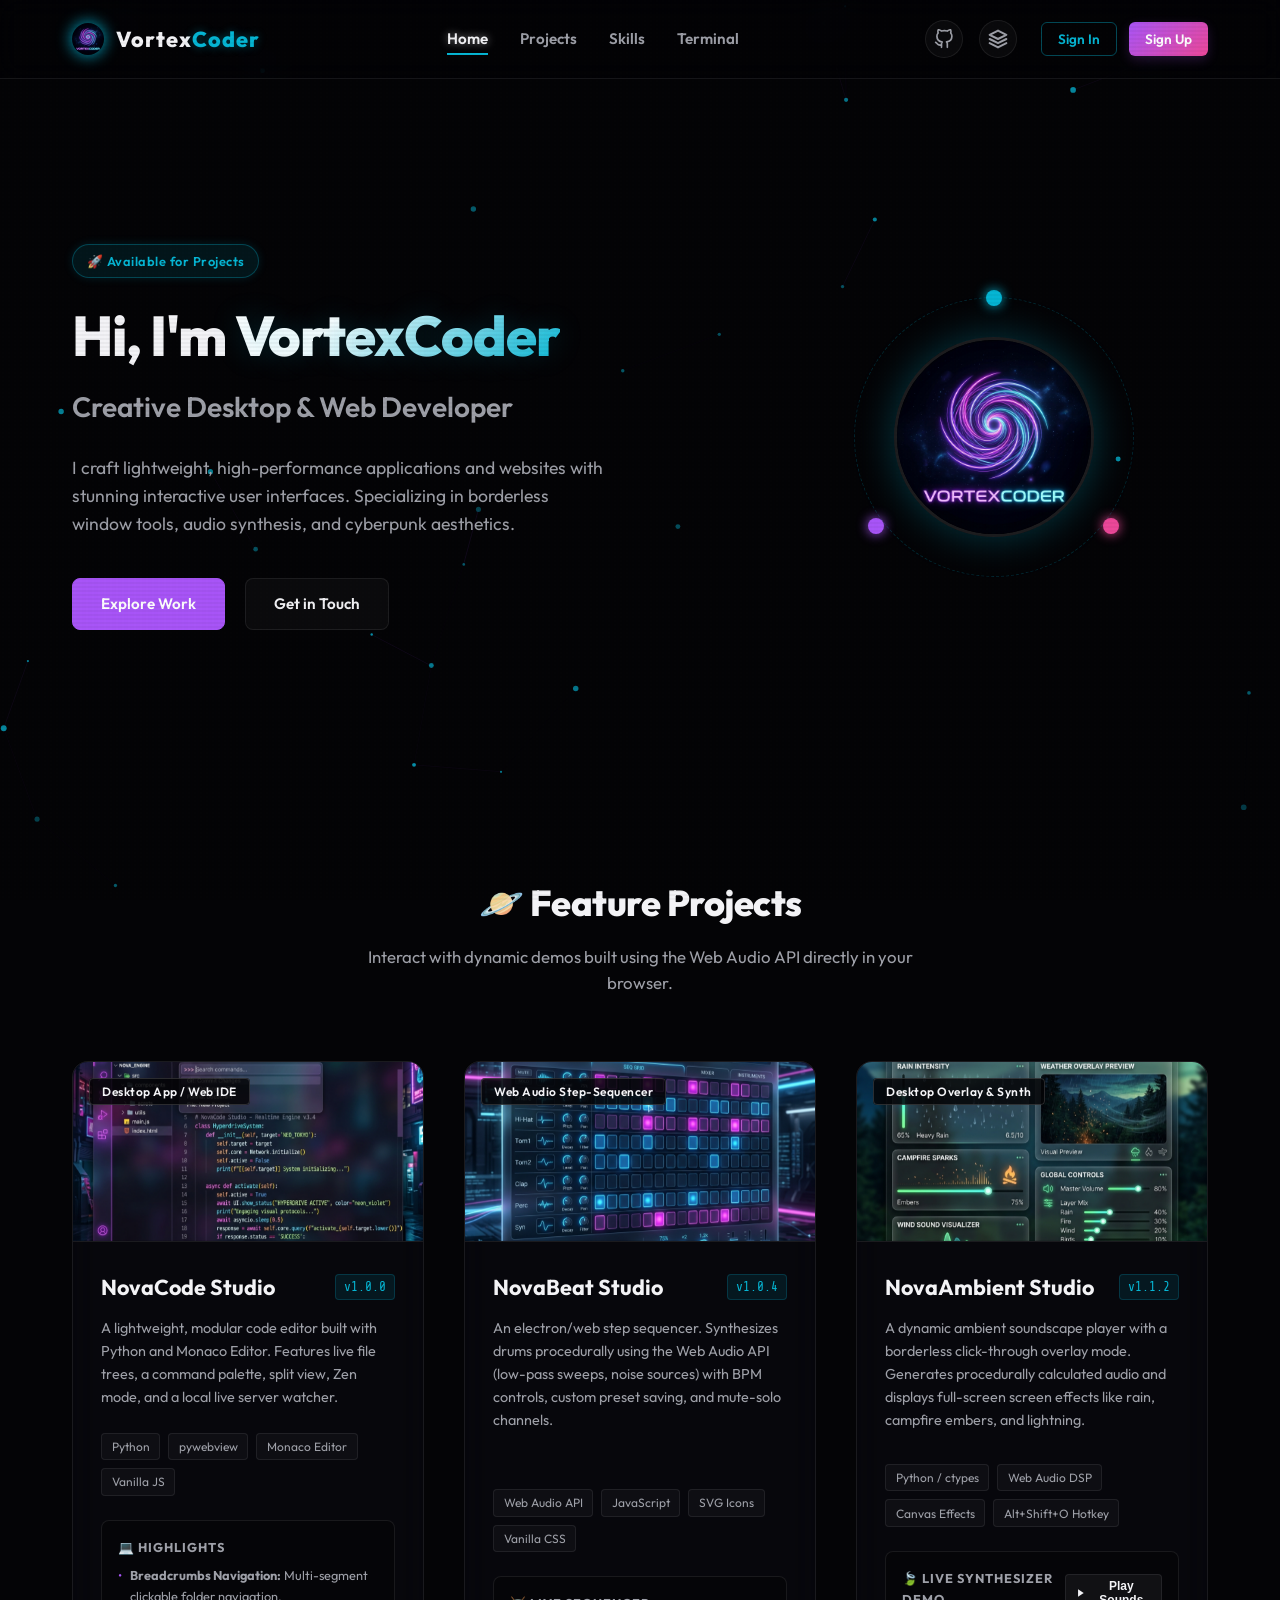
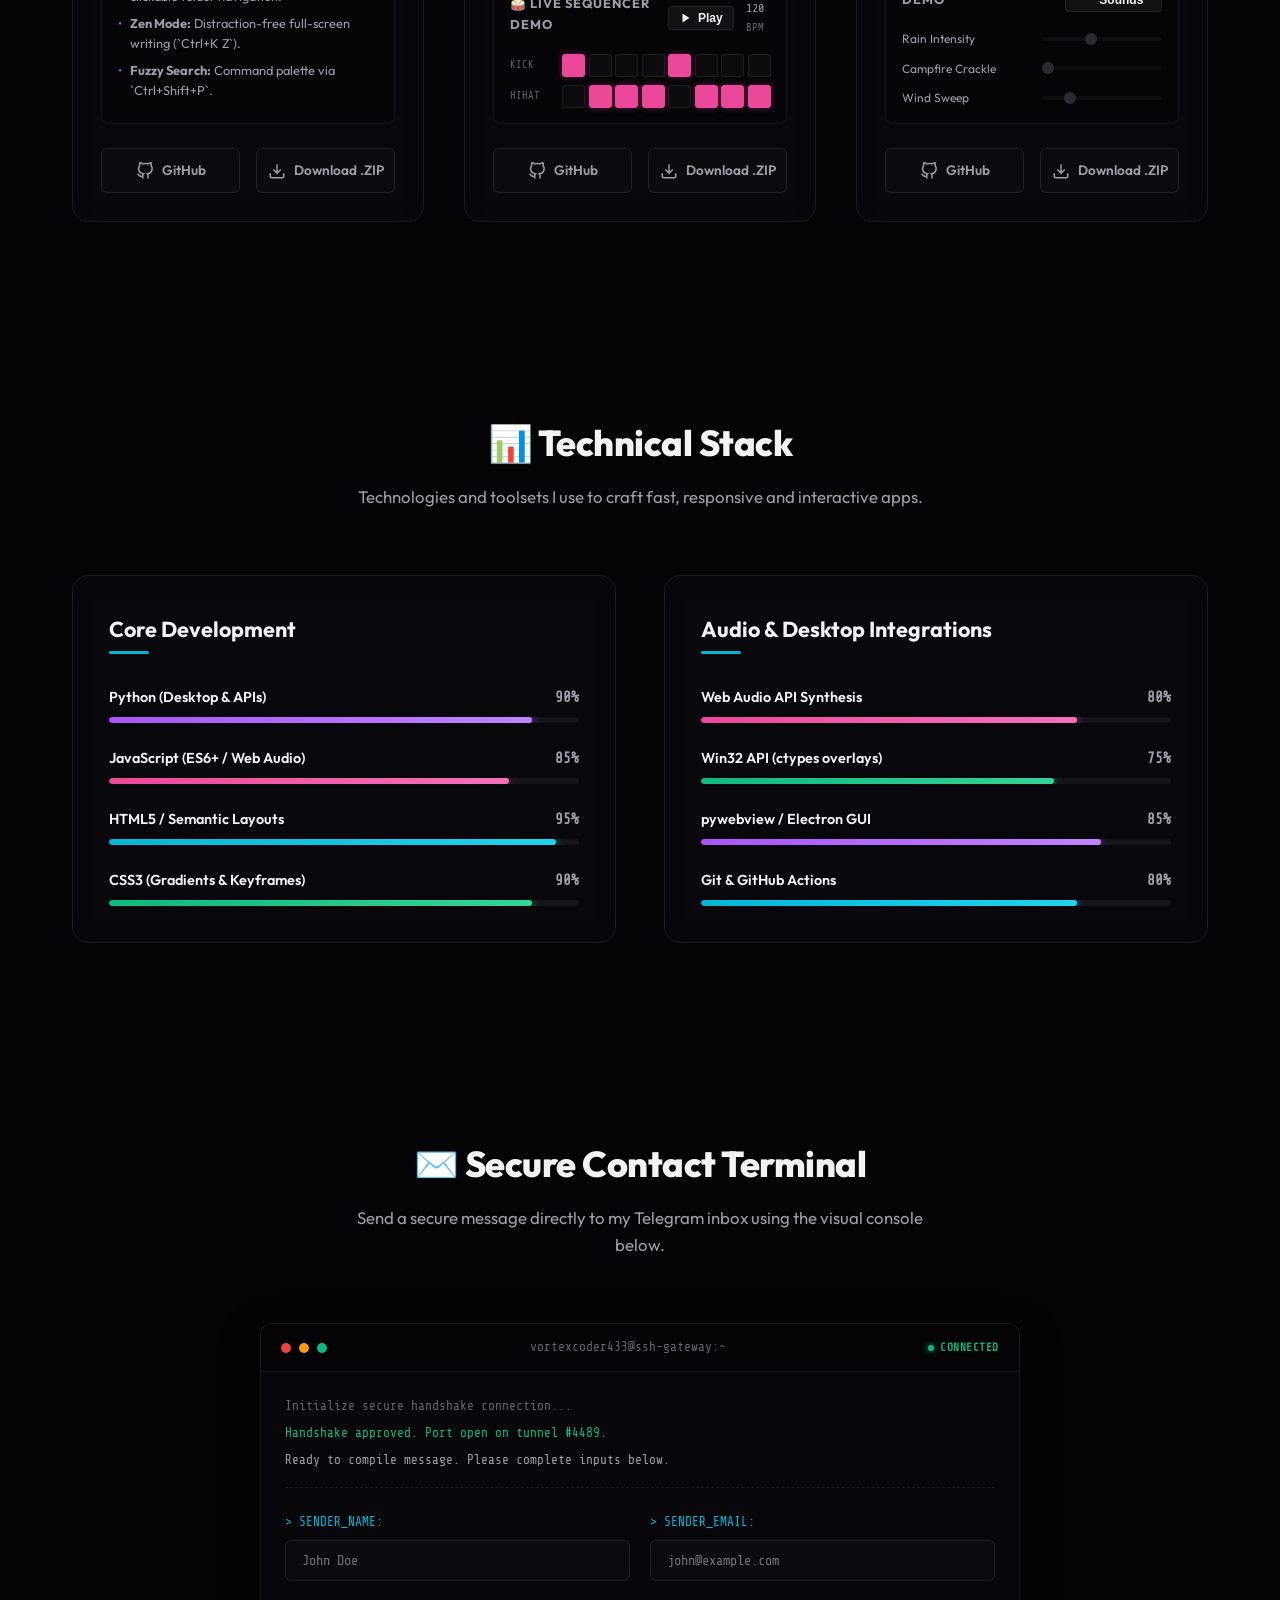
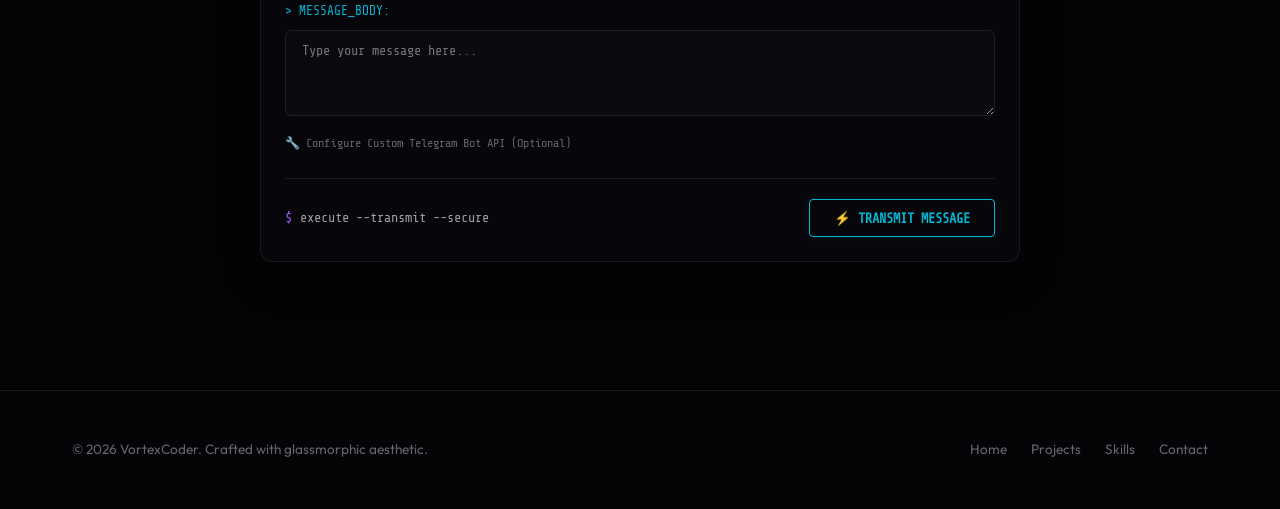
==== commit 9af4dde7: "feat: implement python backend for real Gmail OTP verification" ====
--- a/index.html
+++ b/index.html
@@ -510,6 +510,16 @@
                 </div>
                 <button type="submit" class="btn btn-primary btn-glow-cyan w-full">GENERATE CREDENTIALS</button>
             </form>
+
+            <!-- Verification Code Form -->
+            <form class="auth-form hidden" id="verify-form">
+                <div class="auth-form-title">VERIFY OPERATOR UPLINK</div>
+                <div class="form-group">
+                    <label for="verify-code">> ENTER_6_DIGIT_OTP_CODE:</label>
+                    <input type="text" id="verify-code" required placeholder="123456" maxlength="6" pattern="[0-9]{6}">
+                </div>
+                <button type="submit" class="btn btn-primary btn-glow-cyan w-full">CONFIRM UPLINK</button>
+            </form>
             
             <div class="auth-terminal-log" id="auth-terminal-log">
                 <p class="auth-log-line text-muted">> Idle. Awaiting authentication inputs...</p>
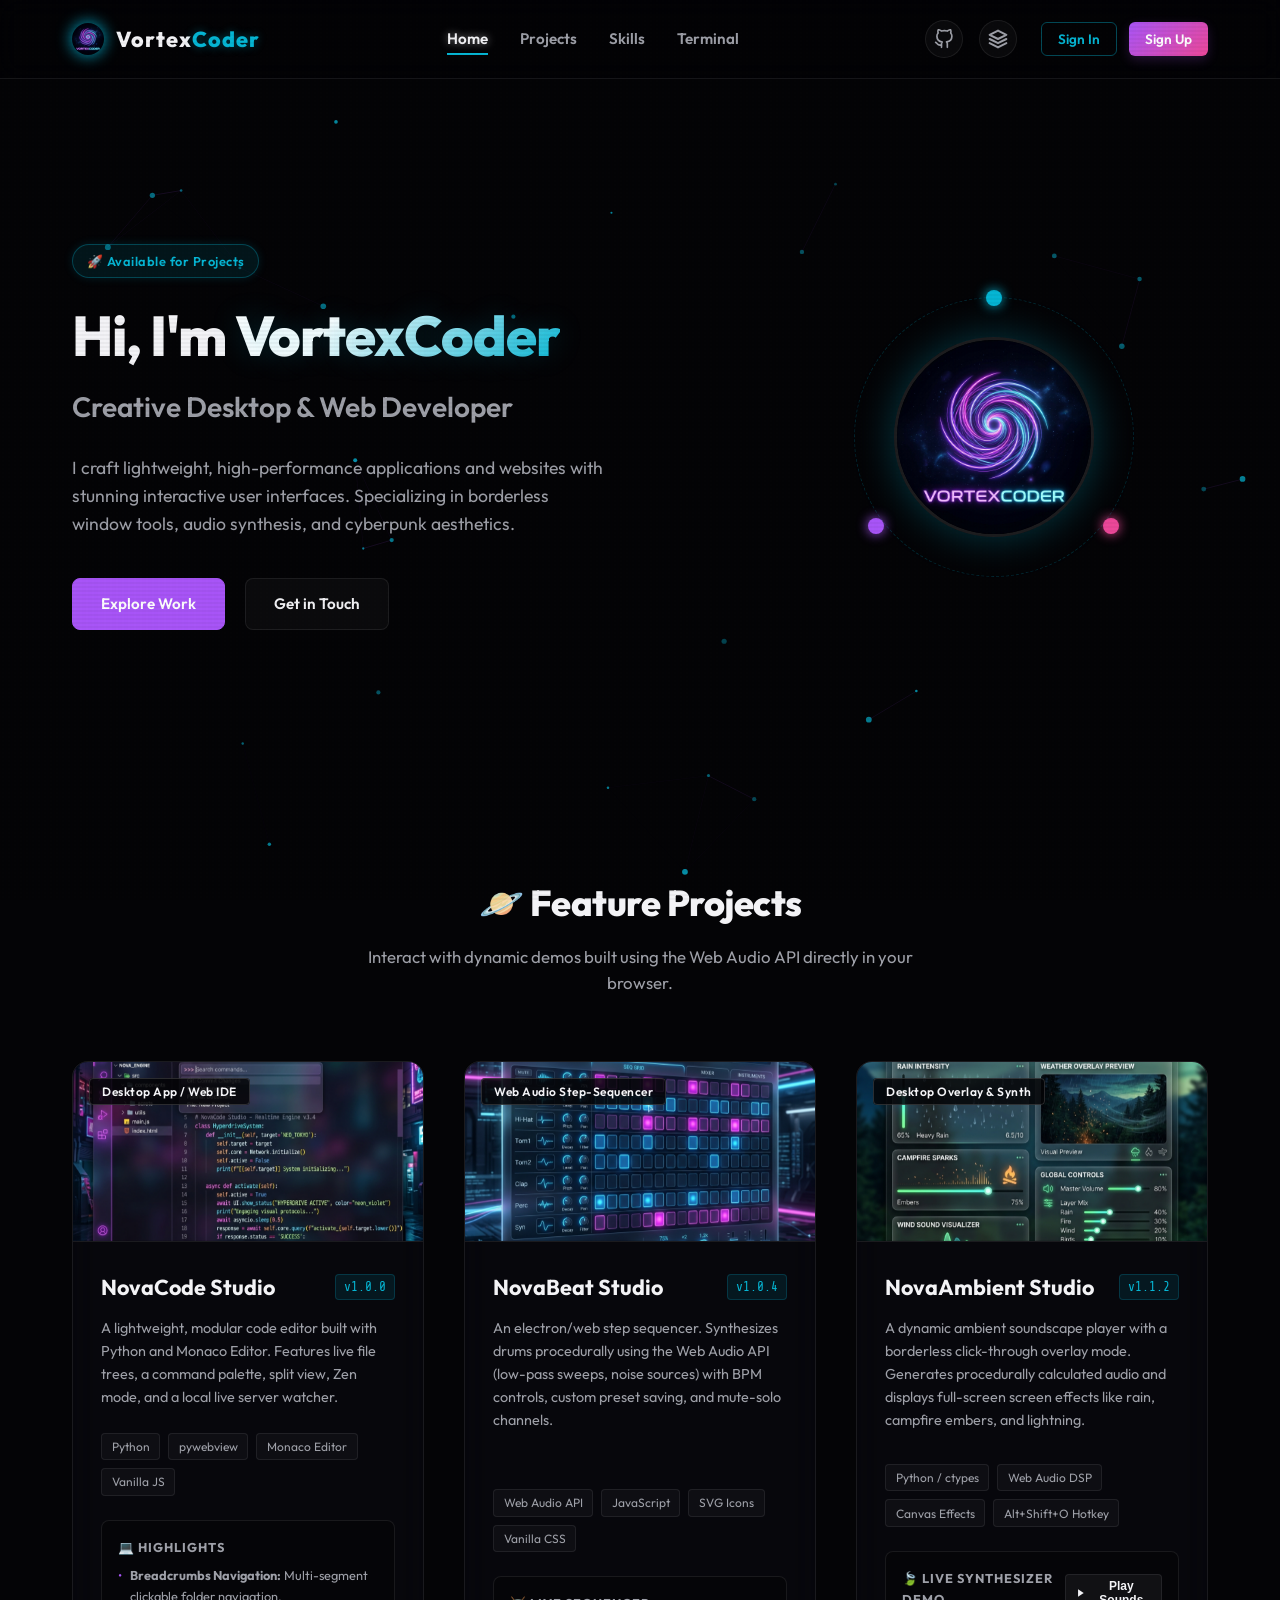
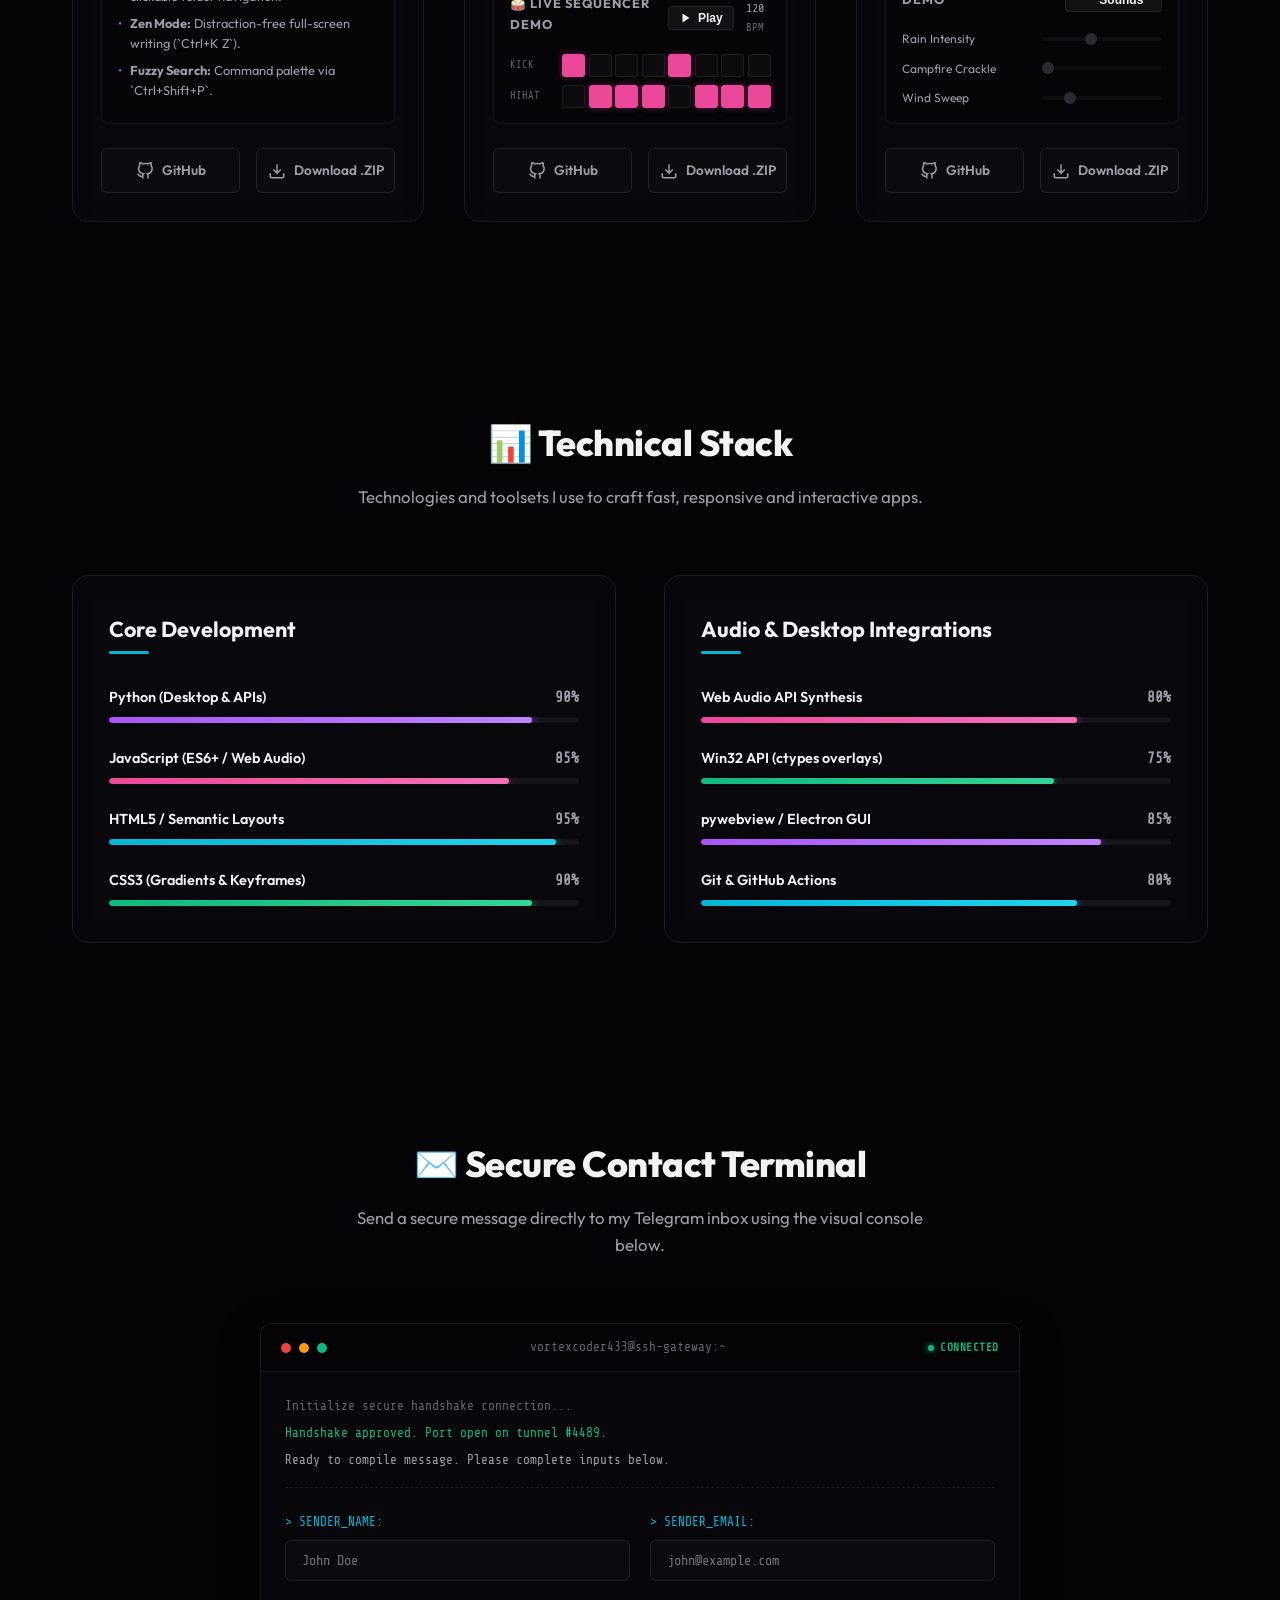
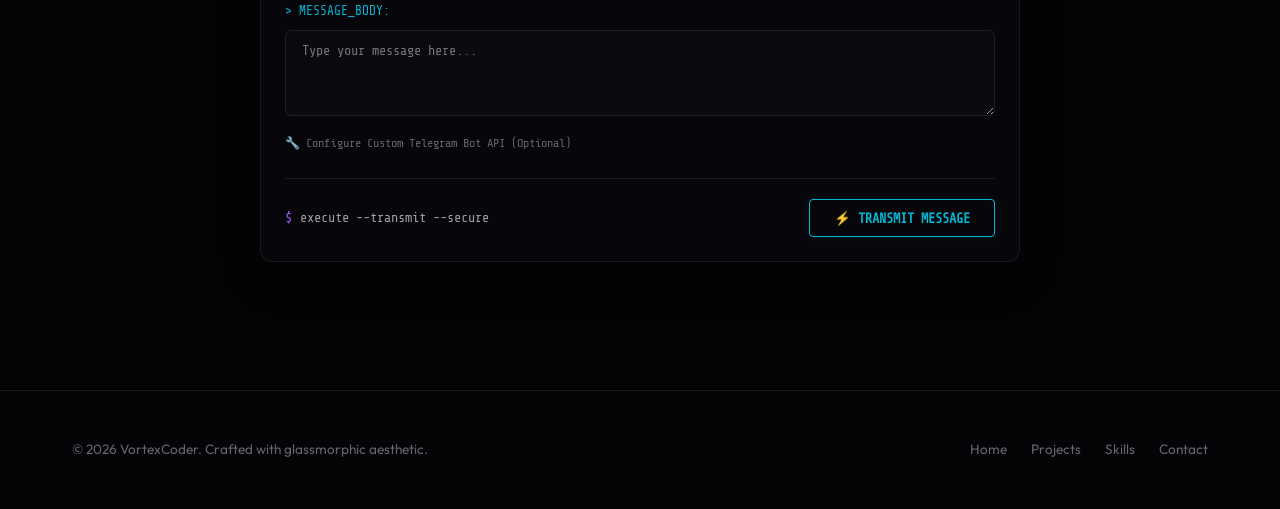
==== commit f241934f: "Switch to persistent client-side localStorage auth system and simplify forms" ====
--- a/index.html
+++ b/index.html
@@ -481,8 +481,8 @@
             <form class="auth-form" id="signin-form">
                 <div class="auth-form-title">AUTHENTICATION PROTOCOL</div>
                 <div class="form-group">
-                    <label for="signin-email">> EMAIL_ADDRESS:</label>
-                    <input type="email" id="signin-email" required placeholder="operator@vortexcoder.net">
+                    <label for="signin-username">> OPERATOR_CALLSIGN:</label>
+                    <input type="text" id="signin-username" required placeholder="VortexOperator_01">
                 </div>
                 <div class="form-group">
                     <label for="signin-password">> ACCESS_PASSKEY:</label>
@@ -494,31 +494,15 @@
             <!-- Sign Up Form -->
             <form class="auth-form hidden" id="signup-form">
                 <div class="auth-form-title">REGISTER NEW OPERATOR</div>
-                <div class="form-row-auth">
-                    <div class="form-group">
-                        <label for="signup-username">> OPERATOR_CALLSIGN:</label>
-                        <input type="text" id="signup-username" required placeholder="VortexOperator_01">
-                    </div>
-                    <div class="form-group">
-                        <label for="signup-email">> SECURE_EMAIL:</label>
-                        <input type="email" id="signup-email" required placeholder="operator@vortexcoder.net">
-                    </div>
+                <div class="form-group">
+                    <label for="signup-username">> OPERATOR_CALLSIGN:</label>
+                    <input type="text" id="signup-username" required placeholder="VortexOperator_01">
                 </div>
                 <div class="form-group">
                     <label for="signup-password">> DEFINE_PASSKEY:</label>
                     <input type="password" id="signup-password" required placeholder="••••••••">
                 </div>
                 <button type="submit" class="btn btn-primary btn-glow-cyan w-full">GENERATE CREDENTIALS</button>
-            </form>
-
-            <!-- Verification Code Form -->
-            <form class="auth-form hidden" id="verify-form">
-                <div class="auth-form-title">VERIFY OPERATOR UPLINK</div>
-                <div class="form-group">
-                    <label for="verify-code">> ENTER_6_DIGIT_OTP_CODE:</label>
-                    <input type="text" id="verify-code" required placeholder="123456" maxlength="6" pattern="[0-9]{6}">
-                </div>
-                <button type="submit" class="btn btn-primary btn-glow-cyan w-full">CONFIRM UPLINK</button>
             </form>
             
             <div class="auth-terminal-log" id="auth-terminal-log">
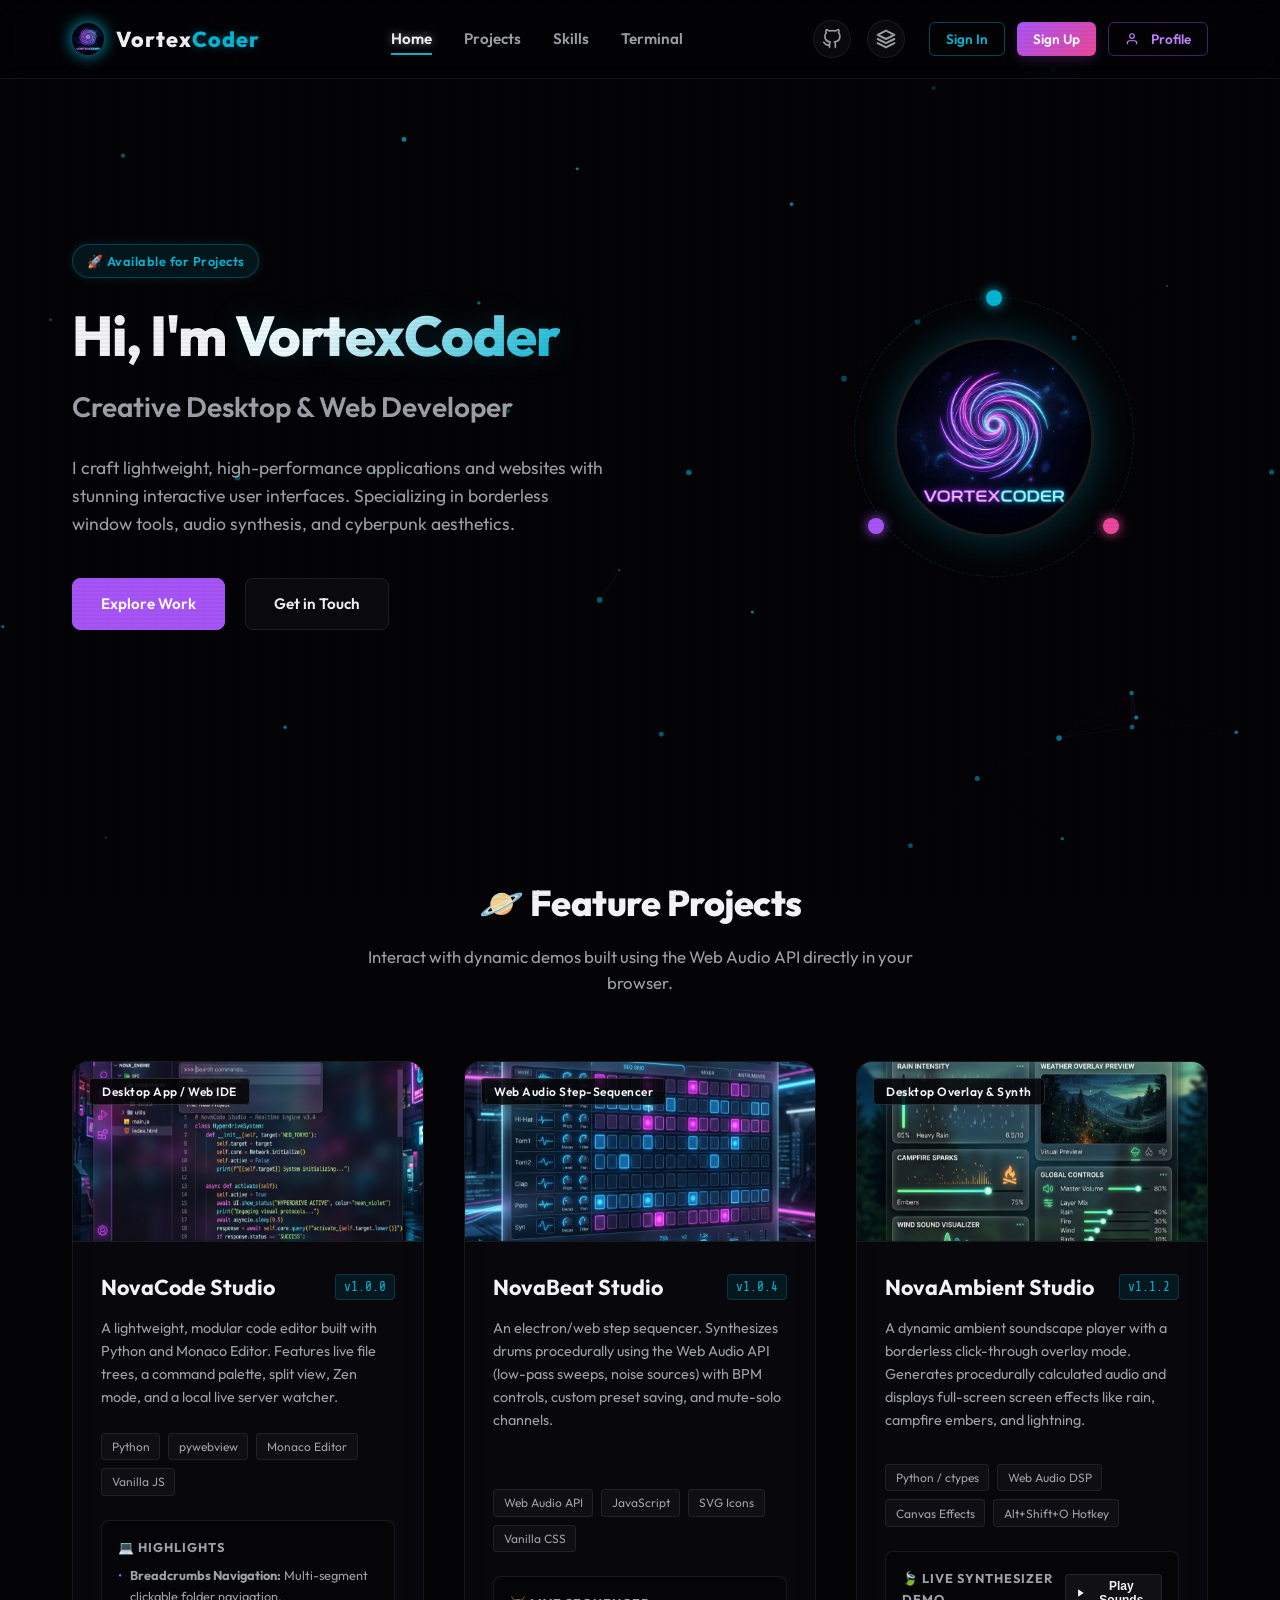
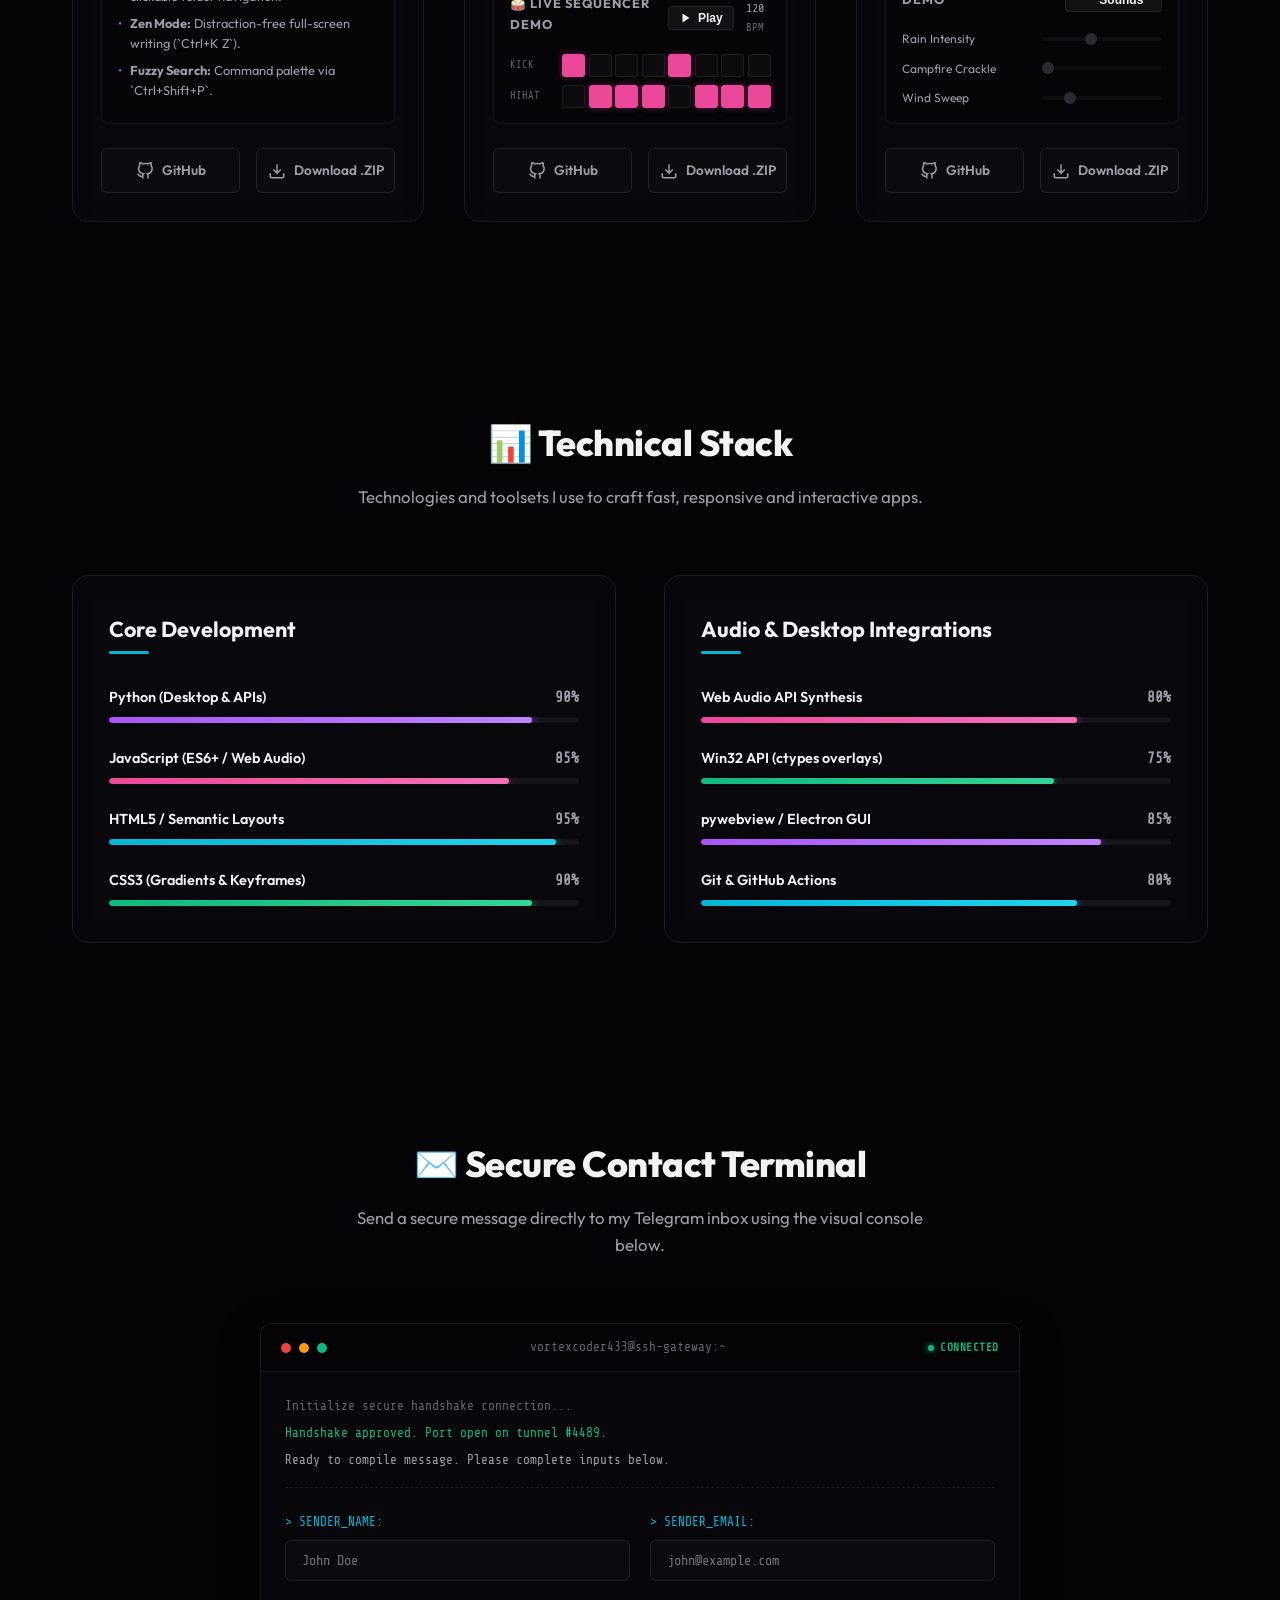
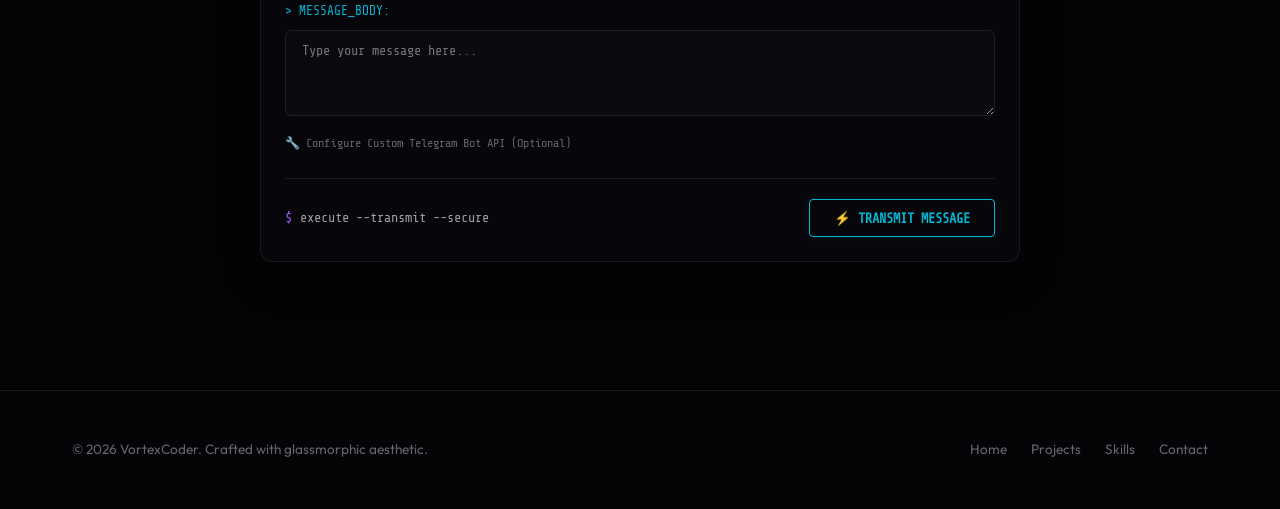
==== commit c70bef3f: "Implement profile stats (active time, downloads, serial number) and toggle auth header UI" ====
--- a/index.html
+++ b/index.html
@@ -41,6 +41,10 @@
                 <div class="mobile-auth-buttons">
                     <button class="btn-auth btn-signin-mobile" id="mobile-signin-trigger">Sign In</button>
                     <button class="btn-auth btn-signup-mobile" id="mobile-signup-trigger">Sign Up</button>
+                    <button class="btn-auth btn-profile btn-signup-mobile hidden" id="mobile-profile-trigger">
+                        <svg viewBox="0 0 24 24" width="14" height="14" stroke="currentColor" stroke-width="2" fill="none" style="vertical-align: middle; margin-right: 4px;"><path d="M20 21v-2a4 4 0 0 0-4-4H8a4 4 0 0 0-4 4v2"></path><circle cx="12" cy="7" r="4"></circle></svg>
+                        <span id="mobile-profile-btn-text">Profile</span>
+                    </button>
                 </div>
             </nav>
 
@@ -58,6 +62,10 @@
                 <div class="auth-buttons">
                     <button class="btn-auth btn-signin" id="signin-trigger">Sign In</button>
                     <button class="btn-auth btn-signup" id="signup-trigger">Sign Up</button>
+                    <button class="btn-auth btn-profile hidden" id="profile-trigger">
+                        <svg viewBox="0 0 24 24" width="14" height="14" stroke="currentColor" stroke-width="2" fill="none" style="vertical-align: middle; margin-right: 4px;"><path d="M20 21v-2a4 4 0 0 0-4-4H8a4 4 0 0 0-4 4v2"></path><circle cx="12" cy="7" r="4"></circle></svg>
+                        <span id="profile-btn-text">Profile</span>
+                    </button>
                 </div>
             </div>
 
@@ -511,6 +519,47 @@
         </div>
     </div>
 
+    <!-- Glassmorphic Profile Modal -->
+    <div class="auth-modal-overlay hidden" id="profile-modal">
+        <div class="auth-modal">
+            <button class="auth-modal-close" id="profile-modal-close">&times;</button>
+            <div class="auth-form-title">OPERATOR PROFILE CONFIGURATION</div>
+            
+            <div class="profile-details-grid">
+                <!-- Avatar / Callsign -->
+                <div class="profile-avatar-section">
+                    <div class="profile-avatar-icon">
+                        <svg viewBox="0 0 24 24" width="32" height="32" stroke="currentColor" stroke-width="1.5" fill="none" stroke-linecap="round" stroke-linejoin="round"><path d="M20 21v-2a4 4 0 0 0-4-4H8a4 4 0 0 0-4 4v2"></path><circle cx="12" cy="7" r="4"></circle></svg>
+                    </div>
+                    <div class="profile-callsign" id="profile-display-callsign">VortexOperator</div>
+                    <div class="profile-badge" id="profile-display-serial">SERIAL: #0001</div>
+                </div>
+
+                <!-- Stats Section -->
+                <div class="profile-stats-section">
+                    <div class="stats-title">> SYSTEM STATISTICS</div>
+                    <div class="stat-item">
+                        <span class="stat-label">Registration Date:</span>
+                        <span class="stat-value" id="profile-stat-reg-date">-</span>
+                    </div>
+                    <div class="stat-item">
+                        <span class="stat-label">Session Active Time:</span>
+                        <span class="stat-value" id="profile-stat-time">00:00:00</span>
+                    </div>
+                    <div class="stat-item">
+                        <span class="stat-label">Project Downloads:</span>
+                        <span class="stat-value" id="profile-stat-downloads">0</span>
+                    </div>
+                </div>
+            </div>
+
+            <!-- Profile actions (Logout) -->
+            <div class="profile-actions">
+                <button class="btn btn-primary btn-logout w-full" id="btn-logout">TERMINATE SESSION (LOGOUT)</button>
+            </div>
+        </div>
+    </div>
+
     <!-- Audio Synthesis warning and Status toaster -->
     <div class="toast-container" id="toast-container"></div>
 
--- a/style.css
+++ b/style.css
@@ -1553,3 +1553,121 @@
     }
 }
 
+/* Profile Modal and Icon Styles */
+.btn-profile {
+    border-color: rgba(168, 85, 247, 0.4);
+    color: #c084fc;
+    display: inline-flex;
+    align-items: center;
+    gap: 0.5rem;
+}
+
+.btn-profile:hover {
+    background-color: rgba(168, 85, 247, 0.08);
+    border-color: var(--neon-violet);
+    box-shadow: 0 0 10px rgba(168, 85, 247, 0.4);
+    transform: translateY(-1px);
+}
+
+.profile-details-grid {
+    display: grid;
+    grid-template-columns: 1fr;
+    gap: 1.5rem;
+    margin-top: 1rem;
+    margin-bottom: 1.5rem;
+}
+
+.profile-avatar-section {
+    display: flex;
+    flex-direction: column;
+    align-items: center;
+    padding: 1rem;
+    background: rgba(255, 255, 255, 0.02);
+    border: 1px solid var(--border-color);
+    border-radius: 8px;
+}
+
+.profile-avatar-icon {
+    width: 64px;
+    height: 64px;
+    border-radius: 50%;
+    background: rgba(168, 85, 247, 0.1);
+    border: 1px solid rgba(168, 85, 247, 0.3);
+    color: var(--neon-violet);
+    display: flex;
+    align-items: center;
+    justify-content: center;
+    margin-bottom: 0.75rem;
+    box-shadow: 0 0 15px rgba(168, 85, 247, 0.15);
+}
+
+.profile-callsign {
+    font-size: 1.25rem;
+    font-weight: 700;
+    color: var(--text-primary);
+    margin-bottom: 0.25rem;
+}
+
+.profile-badge {
+    font-family: var(--font-mono);
+    font-size: 0.75rem;
+    color: var(--neon-cyan);
+    background: rgba(6, 182, 212, 0.1);
+    border: 1px solid rgba(6, 182, 212, 0.2);
+    padding: 0.15rem 0.5rem;
+    border-radius: 4px;
+}
+
+.profile-stats-section {
+    display: flex;
+    flex-direction: column;
+    gap: 0.75rem;
+    padding: 1rem;
+    background: rgba(4, 4, 6, 0.4);
+    border: 1px solid var(--border-color);
+    border-radius: 8px;
+}
+
+.stats-title {
+    font-family: var(--font-mono);
+    font-size: 0.8rem;
+    color: var(--text-secondary);
+    border-bottom: 1px dashed var(--border-color);
+    padding-bottom: 0.5rem;
+    margin-bottom: 0.25rem;
+}
+
+.stat-item {
+    display: flex;
+    justify-content: space-between;
+    font-size: 0.85rem;
+}
+
+.stat-label {
+    color: var(--text-muted);
+}
+
+.stat-value {
+    font-family: var(--font-mono);
+    color: var(--text-primary);
+    font-weight: 600;
+}
+
+.profile-actions {
+    margin-top: 0.5rem;
+}
+
+.btn-logout {
+    border-color: rgba(239, 68, 68, 0.4) !important;
+    color: #ef4444 !important;
+    background: transparent !important;
+    will-change: background-color, border-color, box-shadow;
+    transition: all var(--transition-speed) ease;
+}
+
+.btn-logout:hover {
+    background-color: rgba(239, 68, 68, 0.08) !important;
+    border-color: #ef4444 !important;
+    box-shadow: 0 0 10px rgba(239, 68, 68, 0.4) !important;
+}
+
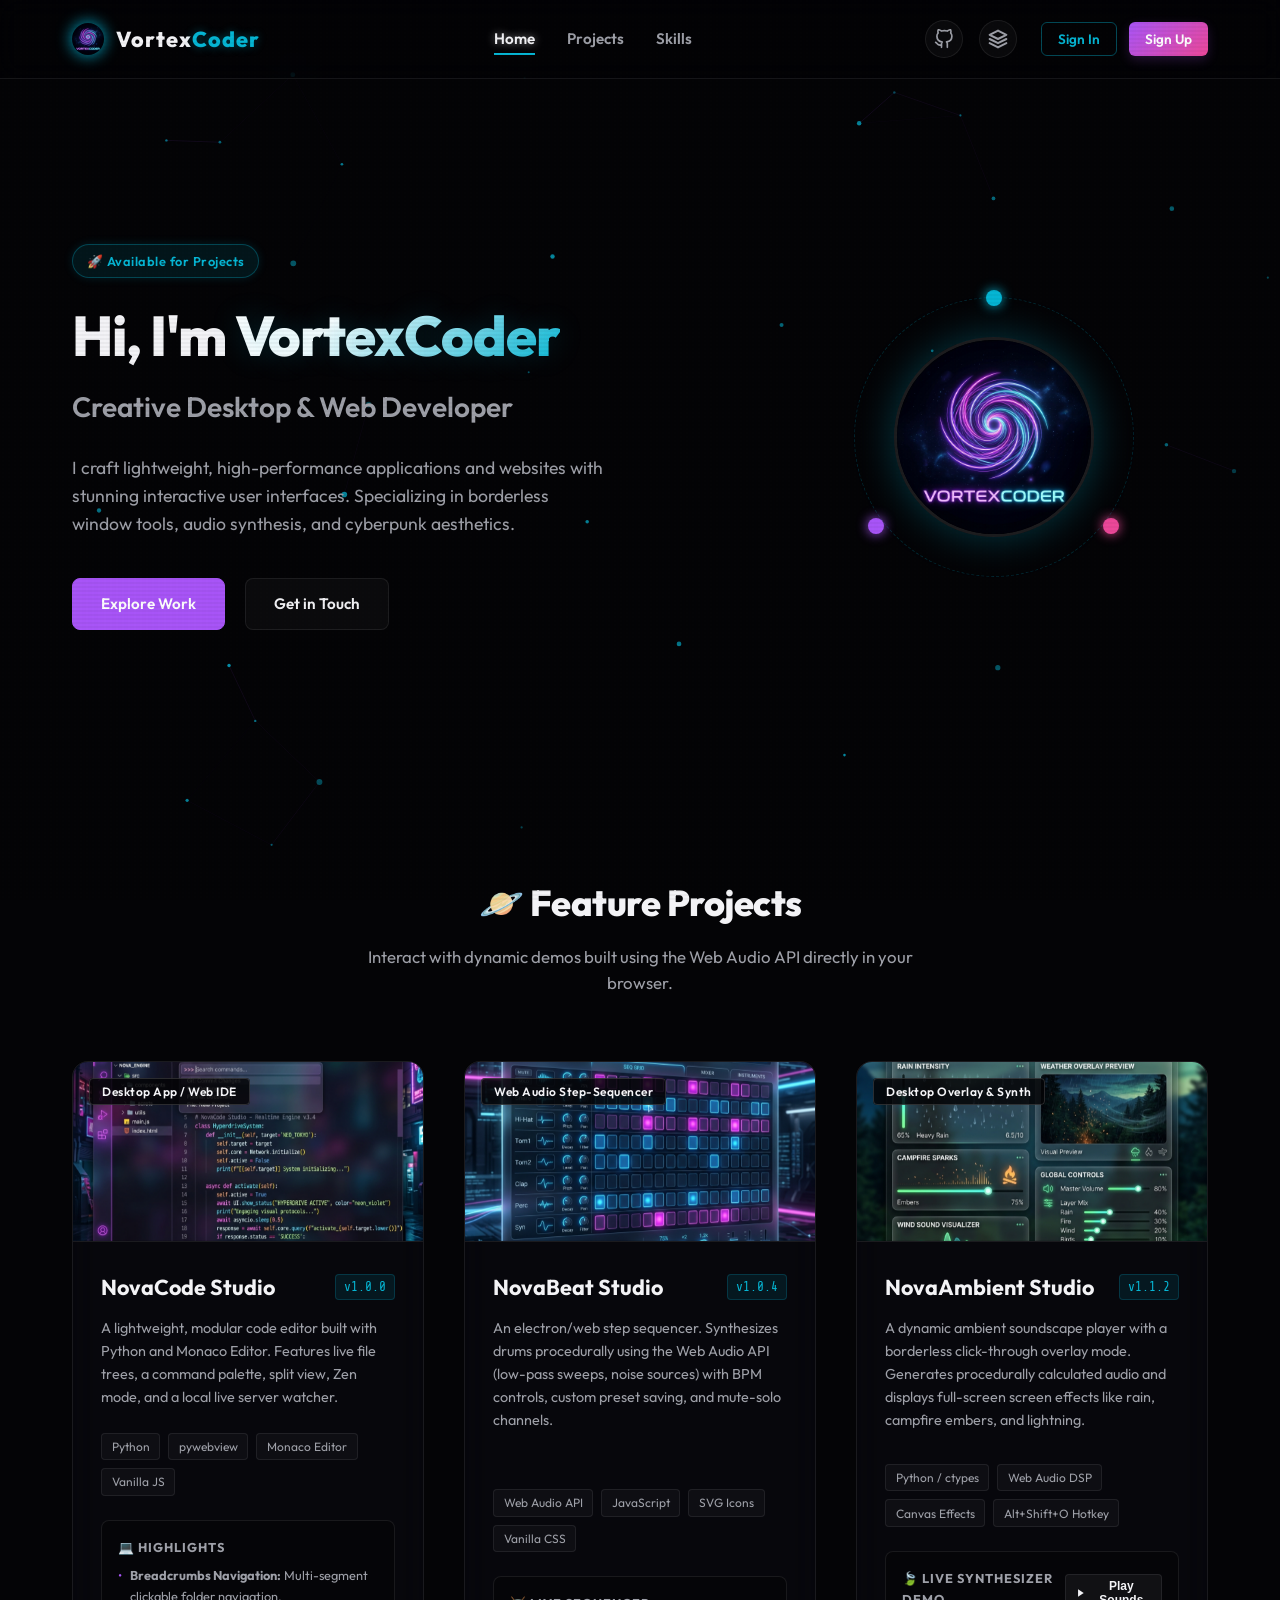
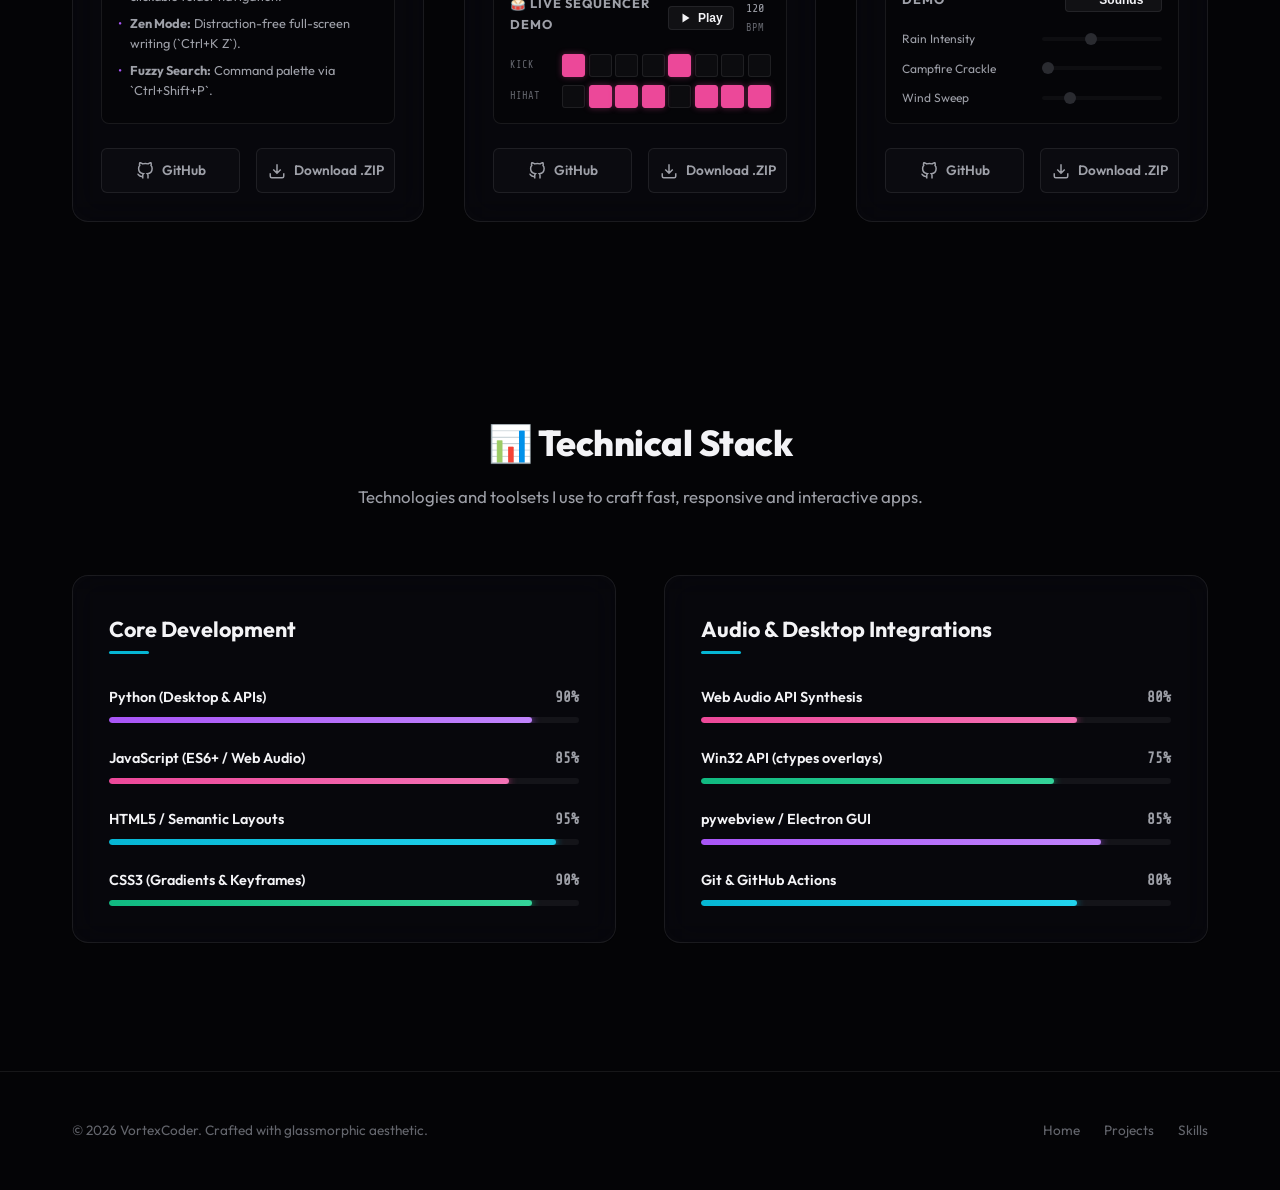
==== commit 18be3dd5: "Remove SSH Terminal contact section and references from website" ====
--- a/index.html
+++ b/index.html
@@ -37,7 +37,6 @@
                 <a href="#about" class="nav-link">Home</a>
                 <a href="#projects" class="nav-link">Projects</a>
                 <a href="#skills" class="nav-link">Skills</a>
-                <a href="#contact" class="nav-link">Terminal</a>
                 <div class="mobile-auth-buttons">
                     <button class="btn-auth btn-signin-mobile" id="mobile-signin-trigger">Sign In</button>
                     <button class="btn-auth btn-signup-mobile" id="mobile-signup-trigger">Sign Up</button>
@@ -387,80 +386,7 @@
             </div>
         </section>
 
-        <!-- Contact Section / Terminal -->
-        <section id="contact" class="section contact-section">
-            <div class="section-header">
-                <h2 class="section-title">✉️ Secure Contact Terminal</h2>
-                <p class="section-subtitle">Send a secure message directly to my Telegram inbox using the visual console below.</p>
-            </div>
-
-            <div class="terminal-container">
-                <div class="terminal-header">
-                    <div class="terminal-dots">
-                        <span class="dot dot-red"></span>
-                        <span class="dot dot-yellow"></span>
-                        <span class="dot dot-green"></span>
-                    </div>
-                    <div class="terminal-title">vortexcoder433@ssh-gateway:~</div>
-                    <div class="terminal-status">CONNECTED</div>
-                </div>
-                
-                <div class="terminal-body">
-                    <div class="terminal-log" id="terminal-log">
-                        <p class="log-line text-muted">Initialize secure handshake connection...</p>
-                        <p class="log-line text-success">Handshake approved. Port open on tunnel #4489.</p>
-                        <p class="log-line">Ready to compile message. Please complete inputs below.</p>
-                    </div>
-
-                    <form class="terminal-form" id="contact-form" novalidate>
-                        <div class="form-row">
-                            <div class="form-group">
-                                <label for="form-name">> SENDER_NAME:</label>
-                                <input type="text" id="form-name" required placeholder="John Doe">
-                            </div>
-                            <div class="form-group">
-                                <label for="form-email">> SENDER_EMAIL:</label>
-                                <input type="email" id="form-email" required placeholder="john@example.com">
-                            </div>
-                        </div>
-                        <div class="form-group msg-group">
-                            <label for="form-message">> MESSAGE_BODY:</label>
-                            <textarea id="form-message" required placeholder="Type your message here..." rows="4"></textarea>
-                        </div>
-
-                        <!-- Configuration values for Telegram. 
-                             Users can change these tokens directly in the code or use the gateway simulator. -->
-                        <div class="config-toggle-row">
-                            <button type="button" class="btn-toggle-config" id="toggle-config-btn">
-                                🔧 Configure Custom Telegram Bot API (Optional)
-                            </button>
-                        </div>
-                        <div class="tg-config-inputs hidden" id="tg-config-panel">
-                            <div class="form-row">
-                                <div class="form-group">
-                                    <label for="form-bot-token">> TG_BOT_TOKEN:</label>
-                                    <input type="password" id="form-bot-token" placeholder="Optional bot token">
-                                </div>
-                                <div class="form-group">
-                                    <label for="form-chat-id">> TG_CHAT_ID:</label>
-                                    <input type="text" id="form-chat-id" placeholder="Optional chat ID">
-                                </div>
-                            </div>
-                        </div>
-
-                        <div class="terminal-footer">
-                            <div class="command-input-line">
-                                <span class="prompt-arrow">$</span>
-                                <span class="input-simulation-text">execute --transmit --secure</span>
-                            </div>
-                            <button type="submit" class="btn-submit" id="btn-submit-form">
-                                ⚡ TRANSMIT MESSAGE
-                            </button>
-                        </div>
-                    </form>
-                </div>
-            </div>
-        </section>
+
     </main>
 
     <!-- Footer -->
@@ -471,7 +397,6 @@
                 <a href="#about">Home</a>
                 <a href="#projects">Projects</a>
                 <a href="#skills">Skills</a>
-                <a href="#contact">Contact</a>
             </div>
         </div>
     </footer>
--- a/style.css
+++ b/style.css
@@ -1195,50 +1195,72 @@
 
 /* Responsive Breakpoints */
 @media (max-width: 968px) {
+    .section {
+        padding: 6rem 1.5rem 3rem;
+    }
+
     .hero-section {
         grid-template-columns: 1fr;
         text-align: center;
-        gap: 3rem;
-        padding-top: 7rem;
+        gap: 2.5rem;
+        padding-top: 6rem;
+        min-height: auto;
     }
 
     .hero-content {
         align-items: center;
+    }
+
+    .hero-title {
+        font-size: 2.5rem;
+    }
+
+    .hero-subtitle {
+        font-size: 1.35rem;
     }
 
     .hero-desc {
         margin-left: auto;
         margin-right: auto;
+        font-size: 1rem;
+        margin-bottom: 2rem;
     }
 
     .skills-grid {
         grid-template-columns: 1fr;
-        gap: 2rem;
+        gap: 1.5rem;
     }
 }
 
 @media (max-width: 768px) {
     .header-container {
-        padding: 1rem 1.5rem;
-    }
-
+        padding: 0.85rem 1.25rem;
+    }
+
+    /* Premium slide-down mobile menu transition */
     .nav {
-        display: none; /* Mobile menu collapsed by default */
+        display: flex;
+        flex-direction: column;
         position: absolute;
         top: 100%;
         left: 0;
         width: 100%;
-        background-color: rgba(9, 9, 14, 0.95);
+        background-color: rgba(9, 9, 14, 0.96);
         border-bottom: 1px solid var(--border-color);
-        flex-direction: column;
-        padding: 1.5rem;
-        gap: 1.5rem;
+        padding: 0 1.25rem;
+        gap: 0;
+        max-height: 0;
+        overflow: hidden;
         text-align: center;
         backdrop-filter: blur(15px);
+        -webkit-backdrop-filter: blur(15px);
+        transition: max-height 0.4s cubic-bezier(0.165, 0.84, 0.44, 1), padding 0.3s ease, gap 0.3s ease;
     }
 
     .nav.open {
-        display: flex;
+        max-height: 480px;
+        padding: 1.5rem 1.25rem;
+        gap: 1.25rem;
     }
 
     .mobile-toggle {
@@ -1260,18 +1282,118 @@
         display: none; /* Hide top socials on small mobile to save space */
     }
 
+    /* Responsive grid bounds prevent horizontal page scroll */
     .projects-grid {
-        grid-template-columns: 1fr;
+        grid-template-columns: repeat(auto-fit, minmax(280px, 1fr));
+        gap: 1.75rem;
+    }
+
+    /* Reduce card padding for more content space */
+    .project-info {
+        padding: 1.25rem;
+    }
+
+    .project-widget {
+        padding: 0.75rem;
+    }
+
+    /* Optimize skills padding */
+    .skills-category-card {
+        padding: 1.5rem;
+    }
+
+    .category-title {
+        font-size: 1.2rem;
+        margin-bottom: 1.5rem;
     }
 
     .form-row {
         grid-template-columns: 1fr;
+        gap: 0.75rem;
+    }
+
+    /* Shrink console container padding */
+    .terminal-body {
+        padding: 1rem;
     }
 
     .footer-container {
         flex-direction: column;
         gap: 1.5rem;
         text-align: center;
+        padding: 0 1.25rem;
+    }
+}
+
+@media (max-width: 580px) {
+    /* Stacking sequencer rows vertically to give buttons 20% more touch area width */
+    .seq-row {
+        flex-direction: column;
+        align-items: flex-start;
+        gap: 0.35rem;
+    }
+
+    .seq-label {
+        width: auto;
+        font-size: 0.7rem;
+        margin-bottom: 0.15rem;
+        letter-spacing: 0.5px;
+    }
+
+    .steps-row {
+        width: 100%;
+        gap: 0.3rem;
+    }
+
+    /* Touch-friendly full-width ambient sliders */
+    .ambient-row {
+        flex-direction: column;
+        align-items: stretch;
+        gap: 0.4rem;
+    }
+
+    .ambient-slider {
+        width: 100%;
+        margin-top: 0.2rem;
+    }
+
+    /* Scale down hero sphere logo so it fits screens perfectly */
+    .logo-sphere-container {
+        width: 240px;
+        height: 240px;
+    }
+
+    .hero-avatar {
+        width: 170px;
+        height: 170px;
+    }
+}
+
+@media (max-width: 480px) {
+    /* Scale down auth/profile modals to look clean on tiny screens */
+    .auth-modal {
+        padding: 1.5rem 1rem;
+    }
+
+    .auth-tabs {
+        margin-bottom: 1.25rem;
+    }
+
+    .auth-tab {
+        font-size: 0.9rem;
+        padding: 0.5rem;
+    }
+
+    .auth-form-title {
+        font-size: 0.7rem;
+    }
+
+    .terminal-title {
+        font-size: 0.7rem;
+    }
+
+    .terminal-status {
+        font-size: 0.65rem;
     }
 }
 
@@ -1671,3 +1793,8 @@
     box-shadow: 0 0 10px rgba(239, 68, 68, 0.4) !important;
 }
 
+/* Global utility class to hide elements */
+.hidden {
+    display: none !important;
+}
+
